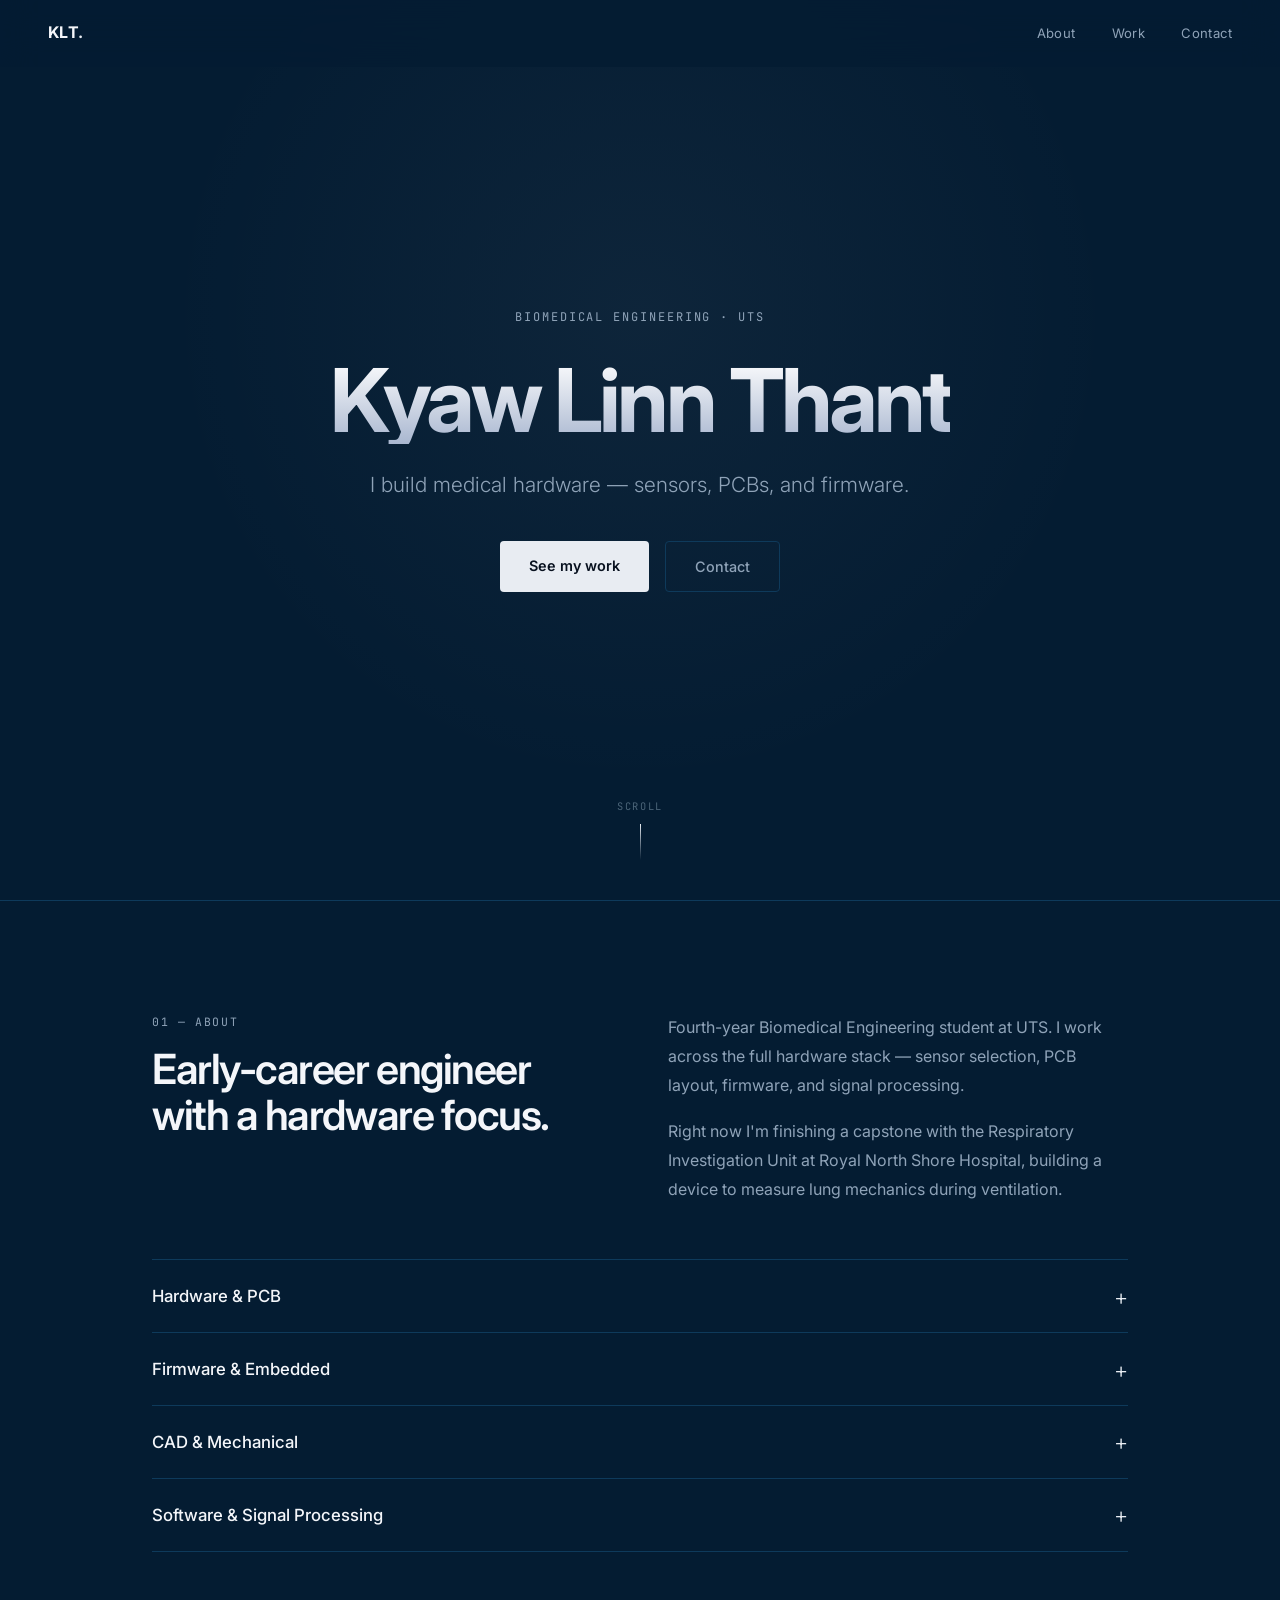
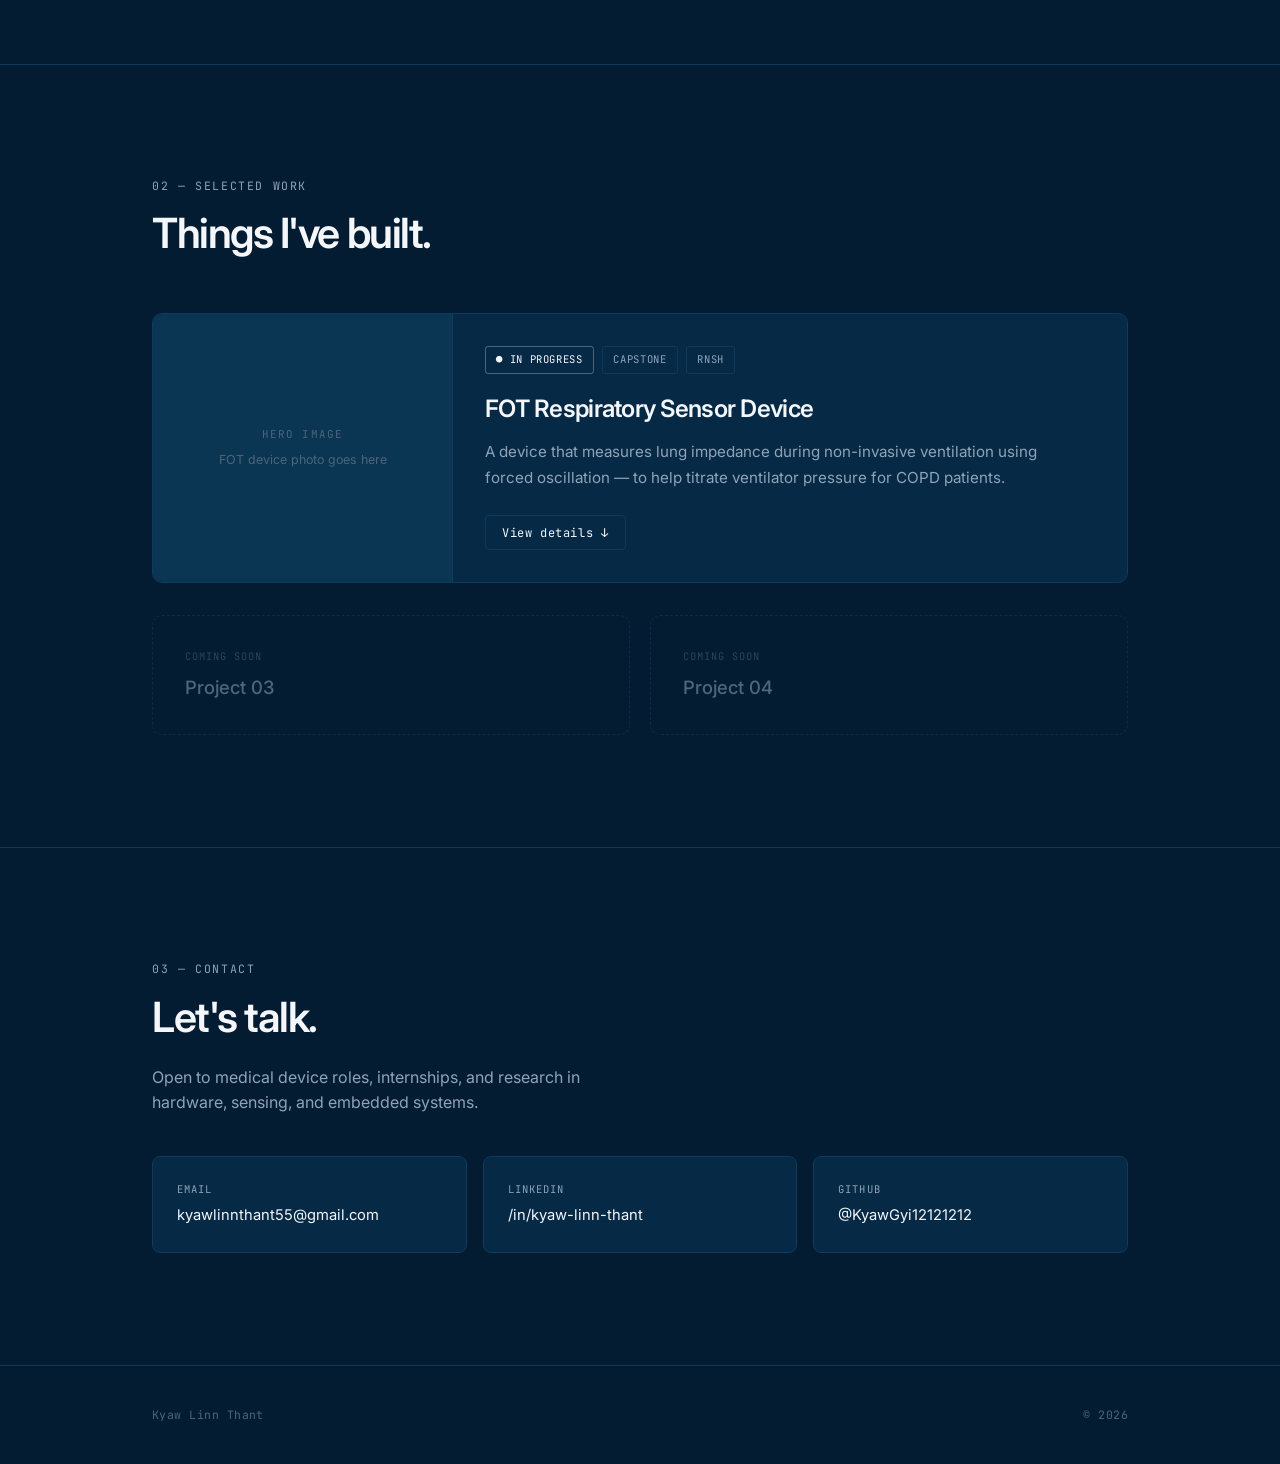
==== index.html @ 83471da7 "updated email and colours" ====
<!DOCTYPE html>
<html lang="en">
<head>
<meta charset="UTF-8">
<meta name="viewport" content="width=device-width, initial-scale=1.0">
<title>Kyaw Linn Thant</title>
<link rel="preconnect" href="https://fonts.googleapis.com">
<link rel="preconnect" href="https://fonts.gstatic.com" crossorigin>
<link href="https://fonts.googleapis.com/css2?family=Inter:wght@300;400;500;600;700&family=JetBrains+Mono:wght@400;500&display=swap" rel="stylesheet">
<link rel="stylesheet" href="style.css">
</head>
<body>

<!-- NAV -->
<nav>
  <span class="nav-name">KLT<span class="nav-dot">.</span></span>
  <ul class="nav-links">
    <li><a href="#about">About</a></li>
    <li><a href="#projects">Work</a></li>
    <li><a href="#contact">Contact</a></li>
  </ul>
</nav>

<!-- HERO -->
<header class="hero">
  <div class="hero-inner">
    <p class="eyebrow">Biomedical Engineering · UTS</p>
    <h1>Kyaw Linn Thant</h1>
    <p class="hero-tagline">I build medical hardware — sensors, PCBs, and firmware.</p>
    <div class="hero-cta">
      <a href="#projects" class="btn-primary">See my work</a>
      <a href="#contact" class="btn-ghost">Contact</a>
    </div>
  </div>
  <div class="scroll-hint">
    <span>Scroll</span>
    <div class="scroll-line"></div>
  </div>
</header>

<!-- ABOUT -->
<section id="about" class="reveal">
  <div class="container">
    <div class="about-flex">
      <div class="about-left">
        <p class="section-label">01 — About</p>
        <h2>Early-career engineer with a hardware focus.</h2>
      </div>
      <div class="about-right">
        <p>Fourth-year Biomedical Engineering student at UTS. I work across the full hardware stack — sensor selection, PCB layout, firmware, and signal processing.</p>
        <p>Right now I'm finishing a capstone with the Respiratory Investigation Unit at Royal North Shore Hospital, building a device to measure lung mechanics during ventilation.</p>
      </div>
    </div>

    <!-- SKILLS as expandable -->
    <div class="accordion">
      <div class="acc-item">
        <button class="acc-head">
          <span class="acc-title">Hardware &amp; PCB</span>
          <span class="acc-icon">+</span>
        </button>
        <div class="acc-body">
          <p>PCB design in EasyEDA Pro · schematic capture · layout &amp; routing · Gerber export · JLCPCB fabrication · sensor selection · analog signal chain design · connector selection.</p>
        </div>
      </div>
      <div class="acc-item">
        <button class="acc-head">
          <span class="acc-title">Firmware &amp; Embedded</span>
          <span class="acc-icon">+</span>
        </button>
        <div class="acc-body">
          <p>Arduino / C++ · hardware timer interrupts · direct register manipulation · phase-locked DAC output · simultaneous ADC sampling · serial protocols.</p>
        </div>
      </div>
      <div class="acc-item">
        <button class="acc-head">
          <span class="acc-title">CAD &amp; Mechanical</span>
          <span class="acc-icon">+</span>
        </button>
        <div class="acc-body">
          <p>SolidWorks · part modelling · tubing junctions · enclosure design · FDM 3D printing · tolerancing for print shrinkage.</p>
        </div>
      </div>
      <div class="acc-item">
        <button class="acc-head">
          <span class="acc-title">Software &amp; Signal Processing</span>
          <span class="acc-icon">+</span>
        </button>
        <div class="acc-body">
          <p>Python · Flask web dashboards · FFT · lock-in / phase-sensitive detection · impedance spectroscopy · LTSpice circuit simulation.</p>
        </div>
      </div>
    </div>
  </div>
</section>

<!-- PROJECTS -->
<section id="projects" class="reveal">
  <div class="container">
    <p class="section-label">02 — Selected Work</p>
    <h2 class="projects-heading">Things I've built.</h2>

    <!-- PROJECT CARD 1 -->
    <article class="pcard">
      <div class="pcard-media">
        <div class="pcard-img-placeholder">
          <span>HERO IMAGE</span>
          <p>FOT device photo goes here</p>
        </div>
      </div>
      <div class="pcard-content">
        <div class="pcard-tags">
          <span class="tag tag-active">● In progress</span>
          <span class="tag">Capstone</span>
          <span class="tag">RNSH</span>
        </div>
        <h3>FOT Respiratory Sensor Device</h3>
        <p class="pcard-desc">A device that measures lung impedance during non-invasive ventilation using forced oscillation — to help titrate ventilator pressure for COPD patients.</p>
        <button class="expand-btn" data-target="proj1">
          <span class="expand-text">View details</span>
          <span class="expand-icon">↓</span>
        </button>
        <div class="expand-panel" id="proj1">
          <div class="expand-inner">
            <div class="spec-row">
              <span class="spec-key">My role</span>
              <span class="spec-val">PCB design · firmware · SolidWorks CAD · sensor selection &amp; analog-vs-ADC analysis · Flask dashboard</span>
            </div>
            <div class="spec-row">
              <span class="spec-key">Sensors</span>
              <span class="spec-val">Dual Honeywell HSC — airway pressure (±10 inH₂O) + flow (±2 inH₂O), analog</span>
            </div>
            <div class="spec-row">
              <span class="spec-key">PCB</span>
              <span class="spec-val">2-layer FR-4, 26×40 mm · JST-XH connector · 0 DRC errors · ordered from JLCPCB</span>
            </div>
            <div class="spec-row">
              <span class="spec-key">Firmware</span>
              <span class="spec-val">Arduino Uno R4 · hardware-timer ISR · phase-locked DAC + dual ADC at 420 Hz</span>
            </div>
            <div class="spec-row">
              <span class="spec-key">Highlight</span>
              <span class="spec-val">Rejected an on-board I²C ADC — sequential reads would corrupt the phase measurement. Analog simultaneous sampling keeps both channels coherent.</span>
            </div>
            <div class="mini-gallery">
              <div class="mini-img"><span>PCB</span></div>
              <div class="mini-img"><span>CAD</span></div>
              <div class="mini-img"><span>Build</span></div>
            </div>
          </div>
        </div>
      </div>
    </article>

    <!-- UPCOMING -->
    <div class="soon-row">
      <div class="soon-card">
        <span class="soon-label">Coming soon</span>
        <h4>Project 03</h4>
      </div>
      <div class="soon-card">
        <span class="soon-label">Coming soon</span>
        <h4>Project 04</h4>
      </div>
    </div>
  </div>
</section>

<!-- CONTACT -->
<section id="contact" class="reveal">
  <div class="container">
    <p class="section-label">03 — Contact</p>
    <h2>Let's talk.</h2>
    <p class="contact-sub">Open to medical device roles, internships, and research in hardware, sensing, and embedded systems.</p>
    <div class="contact-cards">
      <a href="mailto:kyawlinnthant55@gmail.com" class="contact-card">
        <span class="cc-label">Email</span>
        <span class="cc-value">kyawlinnthant55@gmail.com</span>
      </a>
      <a href="https://www.linkedin.com/in/kyaw-linn-thant-ba398a247/" target="_blank" class="contact-card">
        <span class="cc-label">LinkedIn</span>
        <span class="cc-value">/in/kyaw-linn-thant</span>
      </a>
      <a href="https://github.com/KyawGyi12121212" target="_blank" class="contact-card">
        <span class="cc-label">GitHub</span>
        <span class="cc-value">@KyawGyi12121212</span>
      </a>
    </div>
  </div>
</section>

<footer>
  <div class="container footer-inner">
    <span>Kyaw Linn Thant</span>
    <span>© 2026</span>
  </div>
</footer>

<script>
// Accordion (skills)
document.querySelectorAll('.acc-head').forEach(head => {
  head.addEventListener('click', () => {
    const item = head.parentElement;
    item.classList.toggle('open');
  });
});

// Expandable project panels
document.querySelectorAll('.expand-btn').forEach(btn => {
  btn.addEventListener('click', () => {
    const panel = document.getElementById(btn.dataset.target);
    const isOpen = panel.classList.toggle('open');
    btn.classList.toggle('active', isOpen);
    btn.querySelector('.expand-text').textContent = isOpen ? 'Hide details' : 'View details';
  });
});

// Smooth scroll
document.querySelectorAll('a[href^="#"]').forEach(a => {
  a.addEventListener('click', e => {
    e.preventDefault();
    document.querySelector(a.getAttribute('href')).scrollIntoView({ behavior: 'smooth' });
  });
});

// Scroll reveal
const obs = new IntersectionObserver(entries => {
  entries.forEach(en => { if (en.isIntersecting) en.target.classList.add('visible'); });
}, { threshold: 0.12 });
document.querySelectorAll('.reveal').forEach(el => obs.observe(el));

// Nav active state
const secs = document.querySelectorAll('section[id], header[id]');
const links = document.querySelectorAll('.nav-links a');
window.addEventListener('scroll', () => {
  let cur = '';
  document.querySelectorAll('section[id]').forEach(s => {
    if (window.scrollY >= s.offsetTop - 120) cur = s.id;
  });
  links.forEach(a => a.classList.toggle('active', a.getAttribute('href') === '#' + cur));
});
</script>

</body>
</html>
---- style.css ----
*, *::before, *::after { box-sizing: border-box; margin: 0; padding: 0; }

:root {
  --bg: #041C32;
  --surface: #062A46;
  --surface-2: #0A3654;
  --accent: #E8ECF2;
  --accent-soft: rgba(232, 236, 242, 0.08);
  --text: #F4F6FA;
  --text-muted: #8FA3B8;
  --text-dim: #4C6579;
  --border: #0E3A5B;
  --font: 'Inter', sans-serif;
  --mono: 'JetBrains Mono', monospace;
}

html { scroll-behavior: smooth; }

body {
  background: var(--bg);
  color: var(--text);
  font-family: var(--font);
  line-height: 1.6;
  -webkit-font-smoothing: antialiased;
  overflow-x: hidden;
}

.container { max-width: 1040px; margin: 0 auto; padding: 0 2rem; }

/* ===== NAV ===== */
nav {
  position: fixed; top: 0; left: 0; right: 0; z-index: 100;
  display: flex; align-items: center; justify-content: space-between;
  padding: 1.25rem 3rem;
  background: rgba(4, 28, 50, 0.8);
  backdrop-filter: blur(18px);
  border-bottom: 1px solid transparent;
  transition: border-color 0.3s;
}
nav:hover { border-color: var(--border); }
.nav-name { font-weight: 700; font-size: 1rem; letter-spacing: 0.02em; }
.nav-dot { color: var(--accent); }
.nav-links { display: flex; gap: 2.25rem; list-style: none; }
.nav-links a {
  font-size: 0.82rem; color: var(--text-muted); text-decoration: none;
  letter-spacing: 0.03em; transition: color 0.2s; position: relative;
}
.nav-links a::after {
  content: ''; position: absolute; bottom: -4px; left: 0; width: 0; height: 1px;
  background: var(--accent); transition: width 0.25s;
}
.nav-links a:hover, .nav-links a.active { color: var(--text); }
.nav-links a:hover::after, .nav-links a.active::after { width: 100%; }

/* ===== HERO ===== */
.hero {
  min-height: 100vh; display: flex; flex-direction: column;
  align-items: center; justify-content: center; text-align: center;
  position: relative; padding: 6rem 2rem;
  background:
    radial-gradient(circle at 50% 35%, rgba(232,236,242,0.045), transparent 55%),
    var(--bg);
}
.hero-inner { max-width: 640px; }
.eyebrow {
  font-family: var(--mono); font-size: 0.75rem; color: var(--text-muted);
  letter-spacing: 0.16em; text-transform: uppercase; margin-bottom: 1.75rem;
}
h1 {
  font-size: clamp(3rem, 8vw, 5.5rem); font-weight: 700; letter-spacing: -0.045em;
  line-height: 1; margin-bottom: 1.5rem;
  background: linear-gradient(180deg, #FFFFFF 0%, #A9B7D0 100%);
  -webkit-background-clip: text; background-clip: text; -webkit-text-fill-color: transparent;
}
.hero-tagline { font-size: clamp(1.05rem, 2.2vw, 1.3rem); color: var(--text-muted); margin-bottom: 2.5rem; font-weight: 300; }
.hero-cta { display: flex; gap: 1rem; justify-content: center; }
.btn-primary {
  padding: 0.8rem 1.8rem; background: var(--accent); color: #08111F;
  font-size: 0.9rem; font-weight: 600; text-decoration: none; border-radius: 4px;
  transition: transform 0.2s, box-shadow 0.2s;
}
.btn-primary:hover { transform: translateY(-2px); box-shadow: 0 8px 24px rgba(232,236,242,0.15); }
.btn-ghost {
  padding: 0.8rem 1.8rem; border: 1px solid var(--border); color: var(--text-muted);
  font-size: 0.9rem; font-weight: 500; text-decoration: none; border-radius: 4px;
  transition: border-color 0.2s, color 0.2s;
}
.btn-ghost:hover { border-color: var(--accent); color: var(--accent); }
.scroll-hint {
  position: absolute; bottom: 2.5rem; display: flex; flex-direction: column;
  align-items: center; gap: 0.6rem;
}
.scroll-hint span { font-family: var(--mono); font-size: 0.65rem; color: var(--text-dim); letter-spacing: 0.15em; text-transform: uppercase; }
.scroll-line { width: 1px; height: 36px; background: linear-gradient(var(--accent), transparent); animation: scrolldrop 2s infinite; }
@keyframes scrolldrop { 0% { opacity: 0; transform: scaleY(0); transform-origin: top; } 50% { opacity: 1; transform: scaleY(1); transform-origin: top; } 100% { opacity: 0; transform: scaleY(1); transform-origin: bottom; } }

/* ===== SECTIONS ===== */
section { padding: 7rem 0; border-top: 1px solid var(--border); }
.section-label {
  font-family: var(--mono); font-size: 0.72rem; color: var(--text-muted);
  letter-spacing: 0.14em; text-transform: uppercase; margin-bottom: 1rem;
}
h2 {
  font-size: clamp(1.8rem, 4vw, 2.6rem); font-weight: 600; letter-spacing: -0.035em;
  line-height: 1.1; margin-bottom: 1.5rem; max-width: 640px;
}

/* reveal animation */
.reveal { opacity: 0; transform: translateY(24px); transition: opacity 0.7s ease, transform 0.7s ease; }
.reveal.visible { opacity: 1; transform: none; }

/* ===== ABOUT ===== */
.about-flex { display: grid; grid-template-columns: 1fr 1fr; gap: 3.5rem; margin-bottom: 3.5rem; }
.about-right p { color: var(--text-muted); font-size: 1rem; line-height: 1.8; }
.about-right p + p { margin-top: 1.1rem; }

/* accordion */
.accordion { border-top: 1px solid var(--border); }
.acc-item { border-bottom: 1px solid var(--border); }
.acc-head {
  width: 100%; background: none; border: none; cursor: pointer;
  display: flex; align-items: center; justify-content: space-between;
  padding: 1.4rem 0; color: var(--text); font-family: var(--font);
  font-size: 1.05rem; font-weight: 500; text-align: left; transition: color 0.2s;
}
.acc-head:hover { color: var(--accent); }
.acc-icon { font-size: 1.4rem; color: var(--accent); font-weight: 300; transition: transform 0.3s; }
.acc-item.open .acc-icon { transform: rotate(45deg); }
.acc-body { max-height: 0; overflow: hidden; transition: max-height 0.35s ease; }
.acc-item.open .acc-body { max-height: 200px; }
.acc-body p { color: var(--text-muted); font-size: 0.92rem; line-height: 1.75; padding-bottom: 1.4rem; max-width: 720px; }

/* ===== PROJECTS ===== */
.projects-heading { margin-bottom: 3.5rem; }
.pcard {
  display: grid; grid-template-columns: 300px 1fr; gap: 0;
  border: 1px solid var(--border); border-radius: 10px; overflow: hidden;
  margin-bottom: 2rem; background: var(--surface); transition: border-color 0.3s;
}
.pcard:hover { border-color: rgba(232,236,242,0.22); }
.pcard-media { border-right: 1px solid var(--border); }
.pcard-img-placeholder {
  width: 100%; height: 100%; min-height: 260px; background: var(--surface-2);
  display: flex; flex-direction: column; align-items: center; justify-content: center; gap: 0.4rem;
}
.pcard-img-placeholder span { font-family: var(--mono); font-size: 0.68rem; color: var(--text-dim); letter-spacing: 0.1em; }
.pcard-img-placeholder p { font-size: 0.78rem; color: var(--text-dim); }
.pcard-content { padding: 2rem; }
.pcard-tags { display: flex; gap: 0.5rem; margin-bottom: 1rem; flex-wrap: wrap; }
.tag {
  font-family: var(--mono); font-size: 0.66rem; letter-spacing: 0.06em; text-transform: uppercase;
  padding: 0.28rem 0.65rem; border-radius: 3px; border: 1px solid var(--border); color: var(--text-muted);
}
.tag-active { border-color: rgba(232,236,242,0.3); color: var(--text); }
.tag-done { border-color: rgba(74,222,128,0.35); color: #4ade80; }
h3 { font-size: 1.5rem; font-weight: 600; letter-spacing: -0.03em; margin-bottom: 0.7rem; }
.pcard-desc { color: var(--text-muted); font-size: 0.95rem; line-height: 1.7; margin-bottom: 1.5rem; max-width: 560px; }
.expand-btn {
  background: none; border: 1px solid var(--border); color: var(--text); cursor: pointer;
  font-family: var(--mono); font-size: 0.75rem; letter-spacing: 0.05em; padding: 0.55rem 1rem;
  border-radius: 4px; display: inline-flex; align-items: center; gap: 0.5rem; transition: all 0.2s;
}
.expand-btn:hover { border-color: var(--accent); color: var(--accent); }
.expand-icon { transition: transform 0.3s; }
.expand-btn.active .expand-icon { transform: rotate(180deg); }
.expand-panel { max-height: 0; overflow: hidden; transition: max-height 0.4s ease; }
.expand-panel.open { max-height: 800px; }
.expand-inner { padding-top: 1.75rem; }
.spec-row { display: grid; grid-template-columns: 110px 1fr; gap: 1rem; padding: 0.75rem 0; border-bottom: 1px solid var(--border); }
.spec-key { font-family: var(--mono); font-size: 0.68rem; color: var(--text-muted); letter-spacing: 0.06em; text-transform: uppercase; padding-top: 0.1rem; }
.spec-val { font-size: 0.88rem; color: var(--text-muted); line-height: 1.6; }
.mini-gallery { display: grid; grid-template-columns: repeat(3, 1fr); gap: 0.6rem; margin-top: 1.5rem; }
.mini-img {
  aspect-ratio: 4/3; background: var(--surface-2); border: 1px dashed var(--border); border-radius: 5px;
  display: flex; align-items: center; justify-content: center;
}
.mini-img span { font-family: var(--mono); font-size: 0.65rem; color: var(--text-dim); letter-spacing: 0.08em; }

/* upcoming */
.soon-row { display: grid; grid-template-columns: 1fr 1fr; gap: 1.25rem; margin-top: 1rem; }
.soon-card {
  border: 1px dashed var(--border); border-radius: 10px; padding: 2rem;
  display: flex; flex-direction: column; gap: 0.5rem; opacity: 0.55; transition: opacity 0.3s;
}
.soon-card:hover { opacity: 0.8; }
.soon-label { font-family: var(--mono); font-size: 0.65rem; color: var(--text-dim); letter-spacing: 0.1em; text-transform: uppercase; }
.soon-card h4 { font-size: 1.15rem; font-weight: 500; color: var(--text-muted); }

/* ===== CONTACT ===== */
.contact-sub { color: var(--text-muted); font-size: 1rem; max-width: 500px; margin-bottom: 2.5rem; }
.contact-cards { display: grid; grid-template-columns: repeat(3, 1fr); gap: 1rem; }
.contact-card {
  border: 1px solid var(--border); border-radius: 8px; padding: 1.5rem;
  text-decoration: none; display: flex; flex-direction: column; gap: 0.4rem;
  transition: border-color 0.2s, transform 0.2s; background: var(--surface);
}
.contact-card:hover { border-color: var(--accent); transform: translateY(-3px); }
.cc-label { font-family: var(--mono); font-size: 0.66rem; color: var(--text-muted); letter-spacing: 0.1em; text-transform: uppercase; }
.cc-value { font-size: 0.92rem; color: var(--text); }

/* ===== FOOTER ===== */
footer { padding: 2.5rem 0; border-top: 1px solid var(--border); }
.footer-inner { display: flex; justify-content: space-between; align-items: center; }
.footer-inner span { font-family: var(--mono); font-size: 0.72rem; color: var(--text-dim); letter-spacing: 0.04em; }

/* ===== RESPONSIVE ===== */
@media (max-width: 820px) {
  nav { padding: 1rem 1.5rem; }
  .nav-links { gap: 1.5rem; }
  section { padding: 4.5rem 0; }
  .about-flex { grid-template-columns: 1fr; gap: 1.5rem; }
  .pcard { grid-template-columns: 1fr; }
  .pcard-media { border-right: none; border-bottom: 1px solid var(--border); }
  .pcard-img-placeholder { min-height: 180px; }
  .soon-row { grid-template-columns: 1fr; }
  .contact-cards { grid-template-columns: 1fr; }
  .spec-row { grid-template-columns: 1fr; gap: 0.25rem; }
}
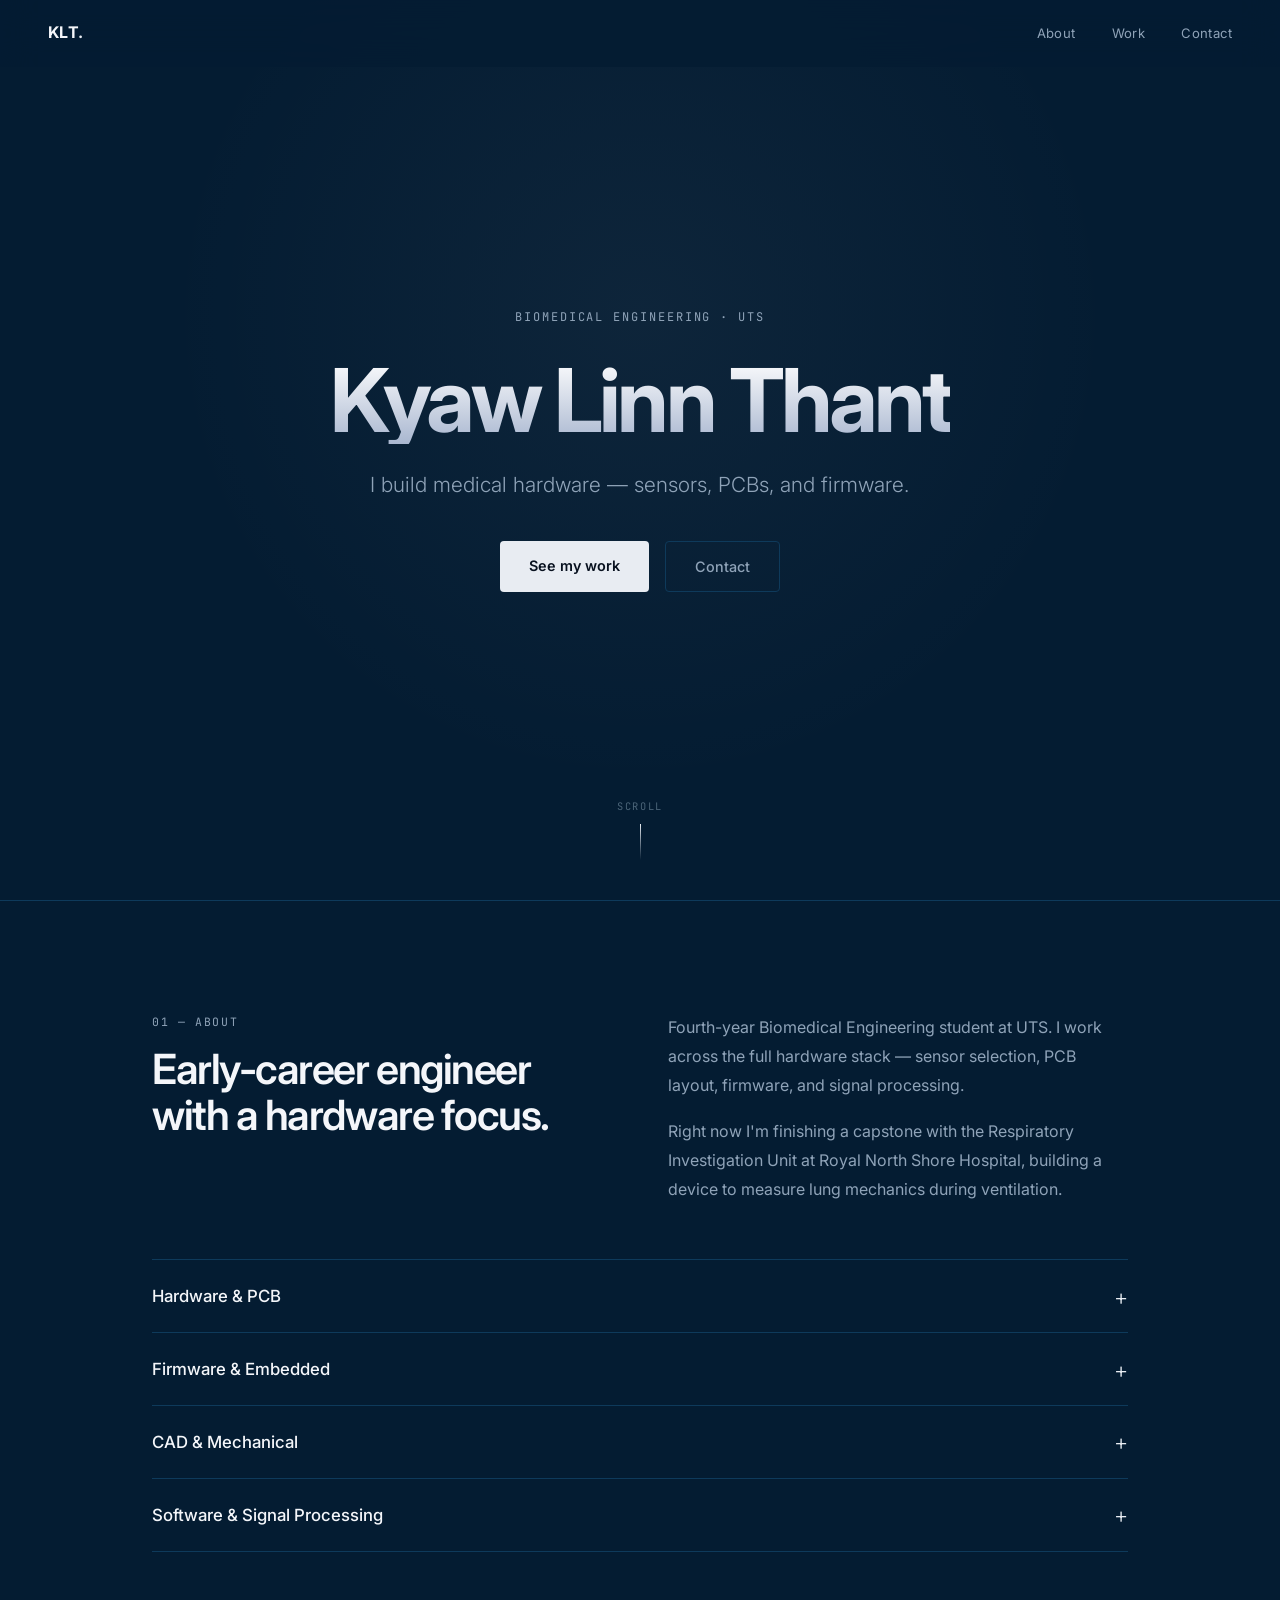
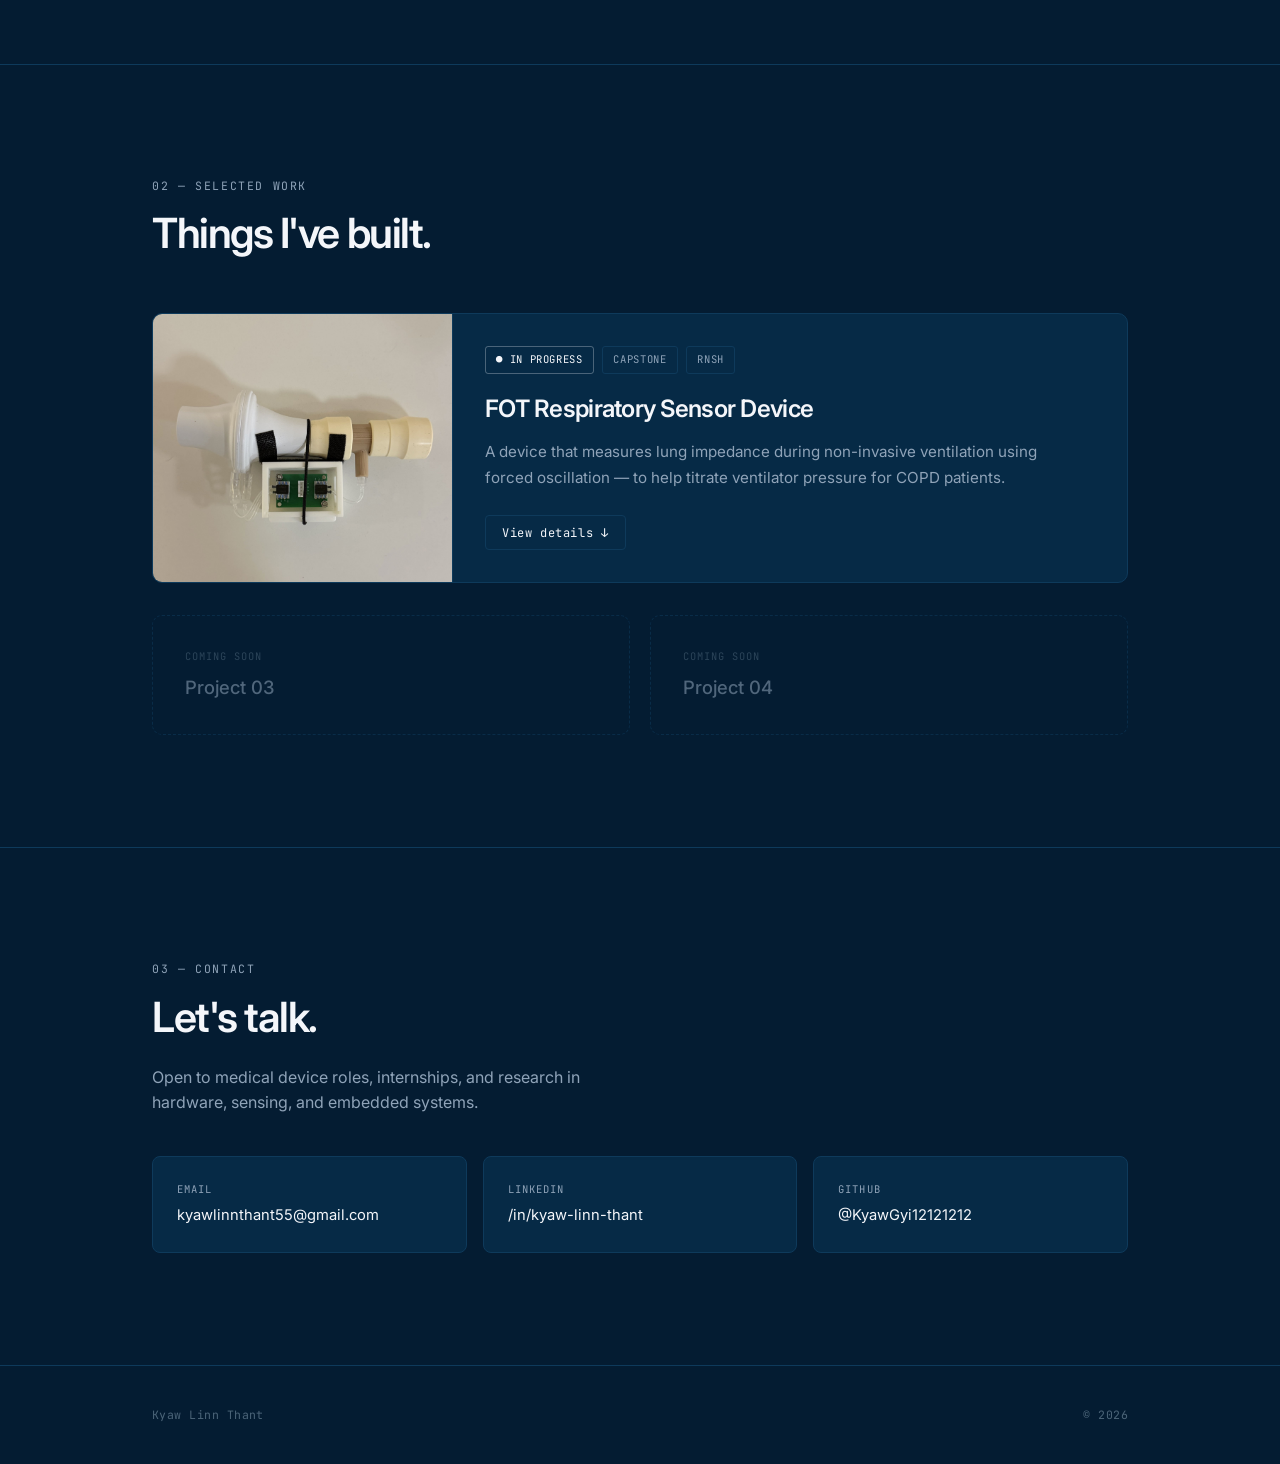
==== commit 7062ee3f: "added FOT project photos" ====
--- a/index.html
+++ b/index.html
@@ -103,10 +103,7 @@
     <!-- PROJECT CARD 1 -->
     <article class="pcard">
       <div class="pcard-media">
-        <div class="pcard-img-placeholder">
-          <span>HERO IMAGE</span>
-          <p>FOT device photo goes here</p>
-        </div>
+        <img src="images/sensor.jpg" alt="FOT sensor PCB mounted in 3D-printed housing" class="pcard-img">
       </div>
       <div class="pcard-content">
         <div class="pcard-tags">
@@ -143,8 +140,8 @@
               <span class="spec-val">Rejected an on-board I²C ADC — sequential reads would corrupt the phase measurement. Analog simultaneous sampling keeps both channels coherent.</span>
             </div>
             <div class="mini-gallery">
-              <div class="mini-img"><span>PCB</span></div>
-              <div class="mini-img"><span>CAD</span></div>
+              <div class="mini-img"><img src="images/sensor.jpg" alt="Sensor PCB and housing"></div>
+              <div class="mini-img"><img src="images/cad.jpg" alt="Speaker and equalizer tube setup"></div>
               <div class="mini-img"><span>Build</span></div>
             </div>
           </div>
--- a/style.css
+++ b/style.css
@@ -145,6 +145,7 @@
 }
 .pcard-img-placeholder span { font-family: var(--mono); font-size: 0.68rem; color: var(--text-dim); letter-spacing: 0.1em; }
 .pcard-img-placeholder p { font-size: 0.78rem; color: var(--text-dim); }
+.pcard-img { display: block; width: 100%; height: 100%; min-height: 260px; max-width: 100%; object-fit: cover; }
 .pcard-content { padding: 2rem; }
 .pcard-tags { display: flex; gap: 0.5rem; margin-bottom: 1rem; flex-wrap: wrap; }
 .tag {
@@ -175,6 +176,7 @@
   display: flex; align-items: center; justify-content: center;
 }
 .mini-img span { font-family: var(--mono); font-size: 0.65rem; color: var(--text-dim); letter-spacing: 0.08em; }
+.mini-img img { display: block; width: 100%; height: 100%; max-width: 100%; object-fit: cover; border-radius: 5px; }
 
 /* upcoming */
 .soon-row { display: grid; grid-template-columns: 1fr 1fr; gap: 1.25rem; margin-top: 1rem; }
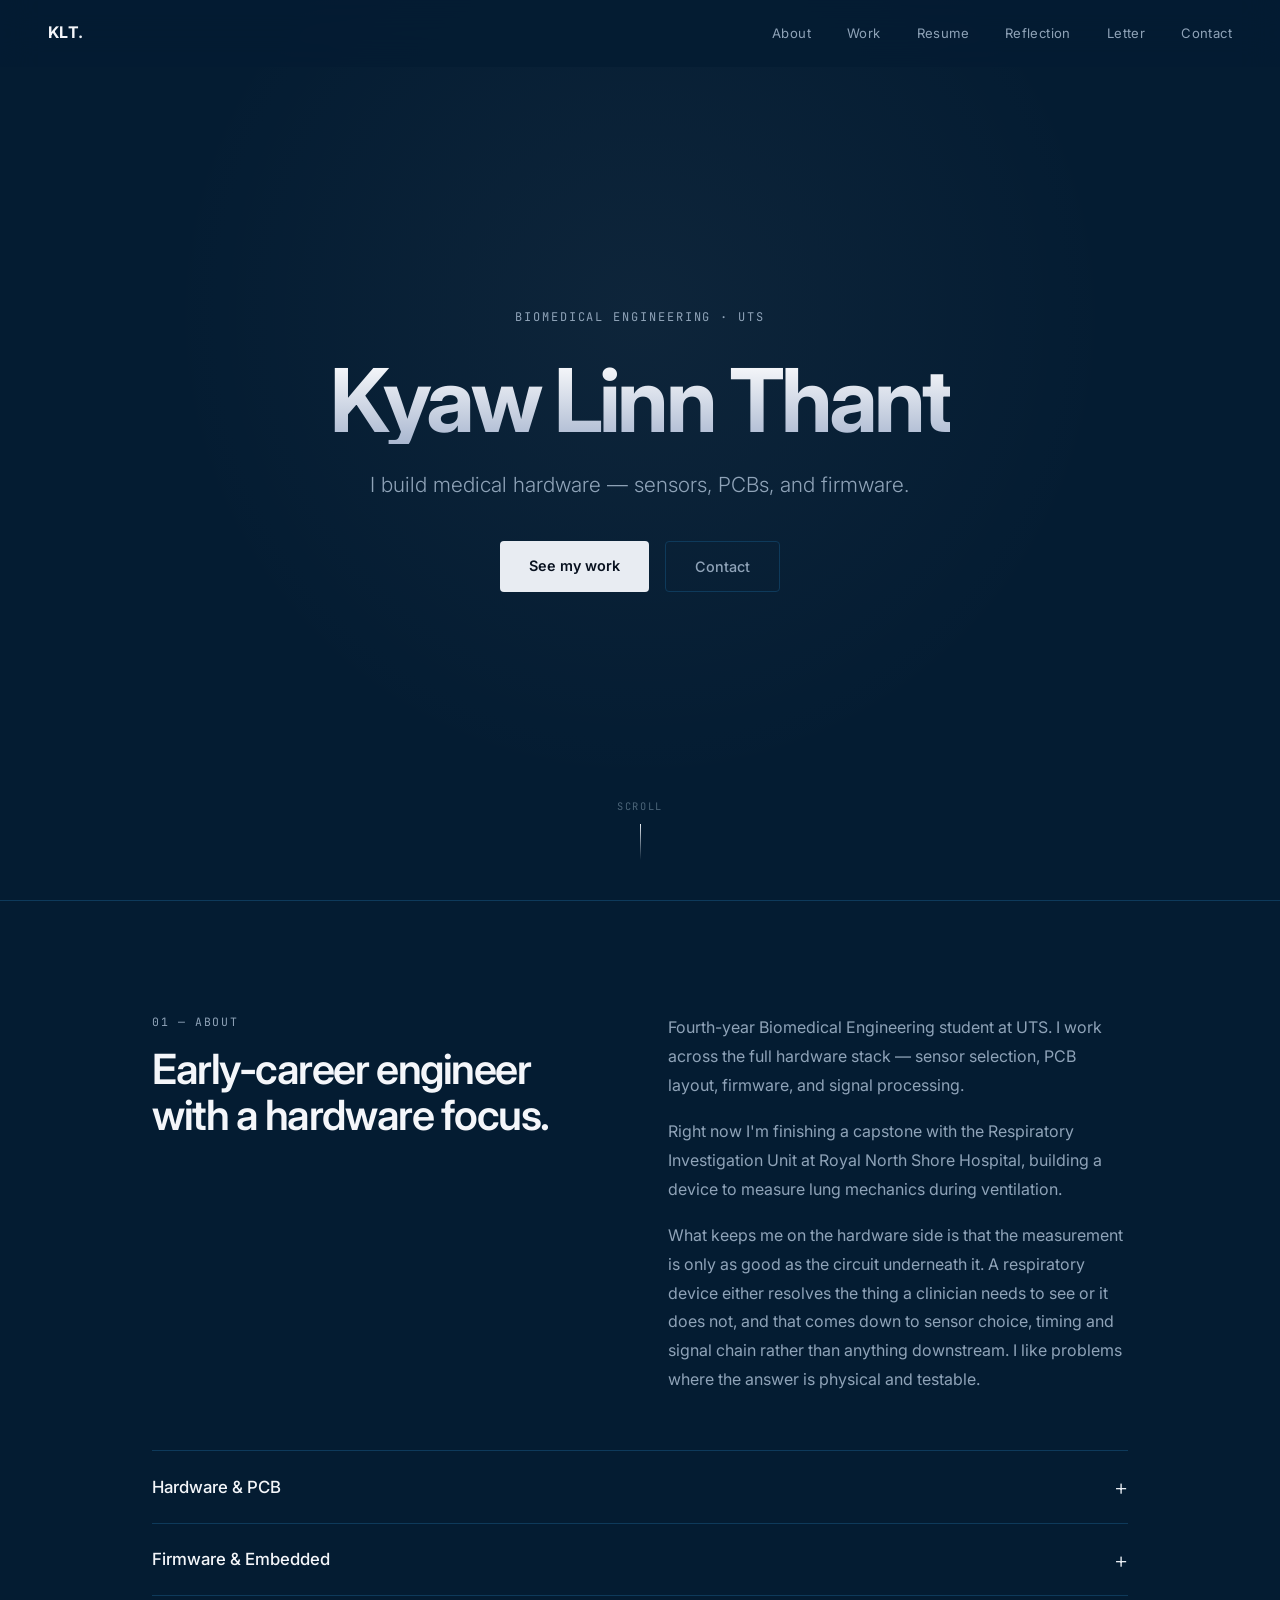
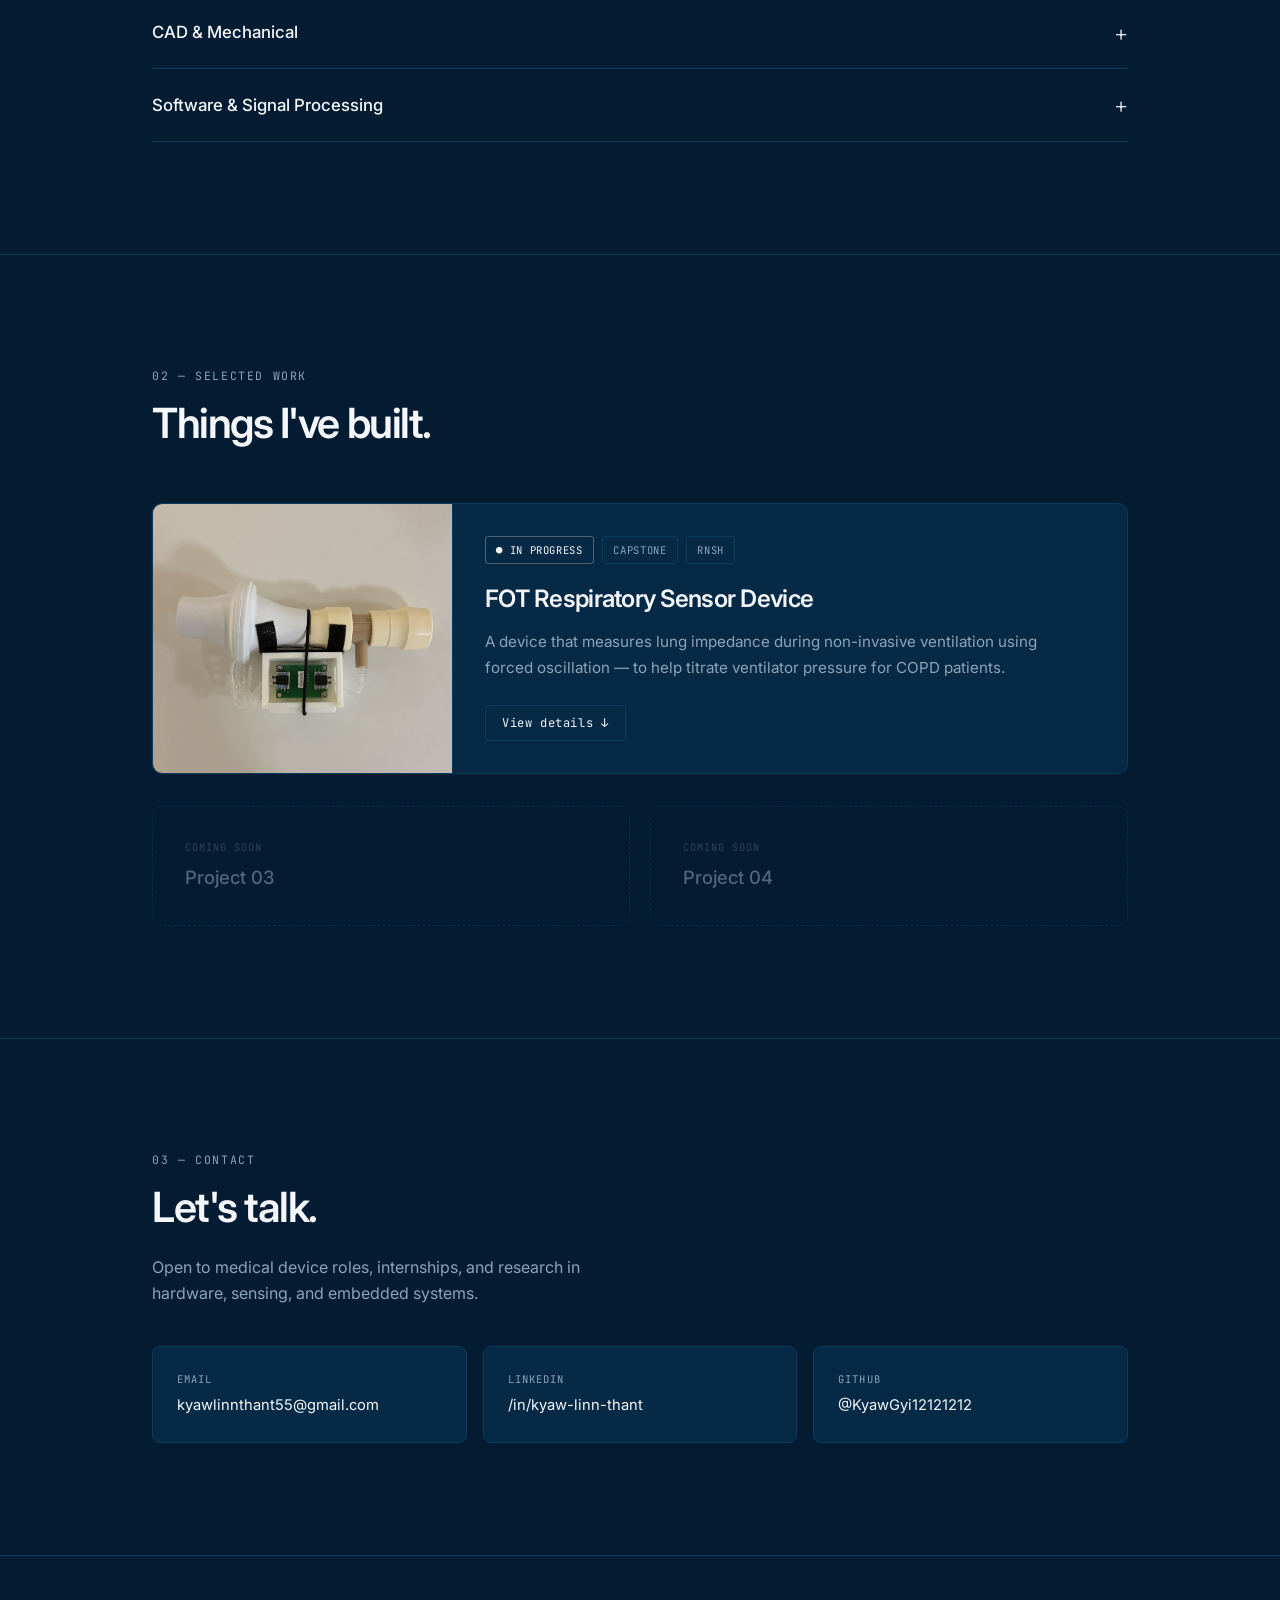
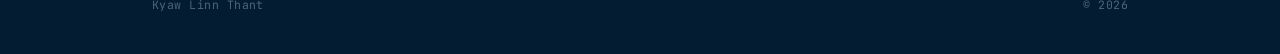
==== commit 5ba7c0f3: "Finalise ePortfolio: resume, reflection and cover letter pages resume.html is a placeholder pending " ====
--- a/index.html
+++ b/index.html
@@ -13,10 +13,13 @@
 
 <!-- NAV -->
 <nav>
-  <span class="nav-name">KLT<span class="nav-dot">.</span></span>
+  <a href="index.html" class="nav-name" style="text-decoration:none;color:inherit">KLT<span class="nav-dot">.</span></a>
   <ul class="nav-links">
     <li><a href="#about">About</a></li>
     <li><a href="#projects">Work</a></li>
+    <li><a href="resume.html">Resume</a></li>
+    <li><a href="reflection.html">Reflection</a></li>
+    <li><a href="letter.html">Letter</a></li>
     <li><a href="#contact">Contact</a></li>
   </ul>
 </nav>
@@ -49,6 +52,11 @@
       <div class="about-right">
         <p>Fourth-year Biomedical Engineering student at UTS. I work across the full hardware stack — sensor selection, PCB layout, firmware, and signal processing.</p>
         <p>Right now I'm finishing a capstone with the Respiratory Investigation Unit at Royal North Shore Hospital, building a device to measure lung mechanics during ventilation.</p>
+        <p>What keeps me on the hardware side is that the measurement is only as good as the
+circuit underneath it. A respiratory device either resolves the thing a clinician needs
+to see or it does not, and that comes down to sensor choice, timing and signal chain
+rather than anything downstream. I like problems where the answer is physical and
+testable.</p>
       </div>
     </div>
 
--- a/style.css
+++ b/style.css
@@ -218,3 +218,8 @@
   .contact-cards { grid-template-columns: 1fr; }
   .spec-row { grid-template-columns: 1fr; gap: 0.25rem; }
 }
+@media (max-width: 430px) {
+  nav { padding: 1rem 1.1rem; }
+  .nav-links { gap: 0.85rem; }
+  .nav-links a { font-size: 0.72rem; }
+}
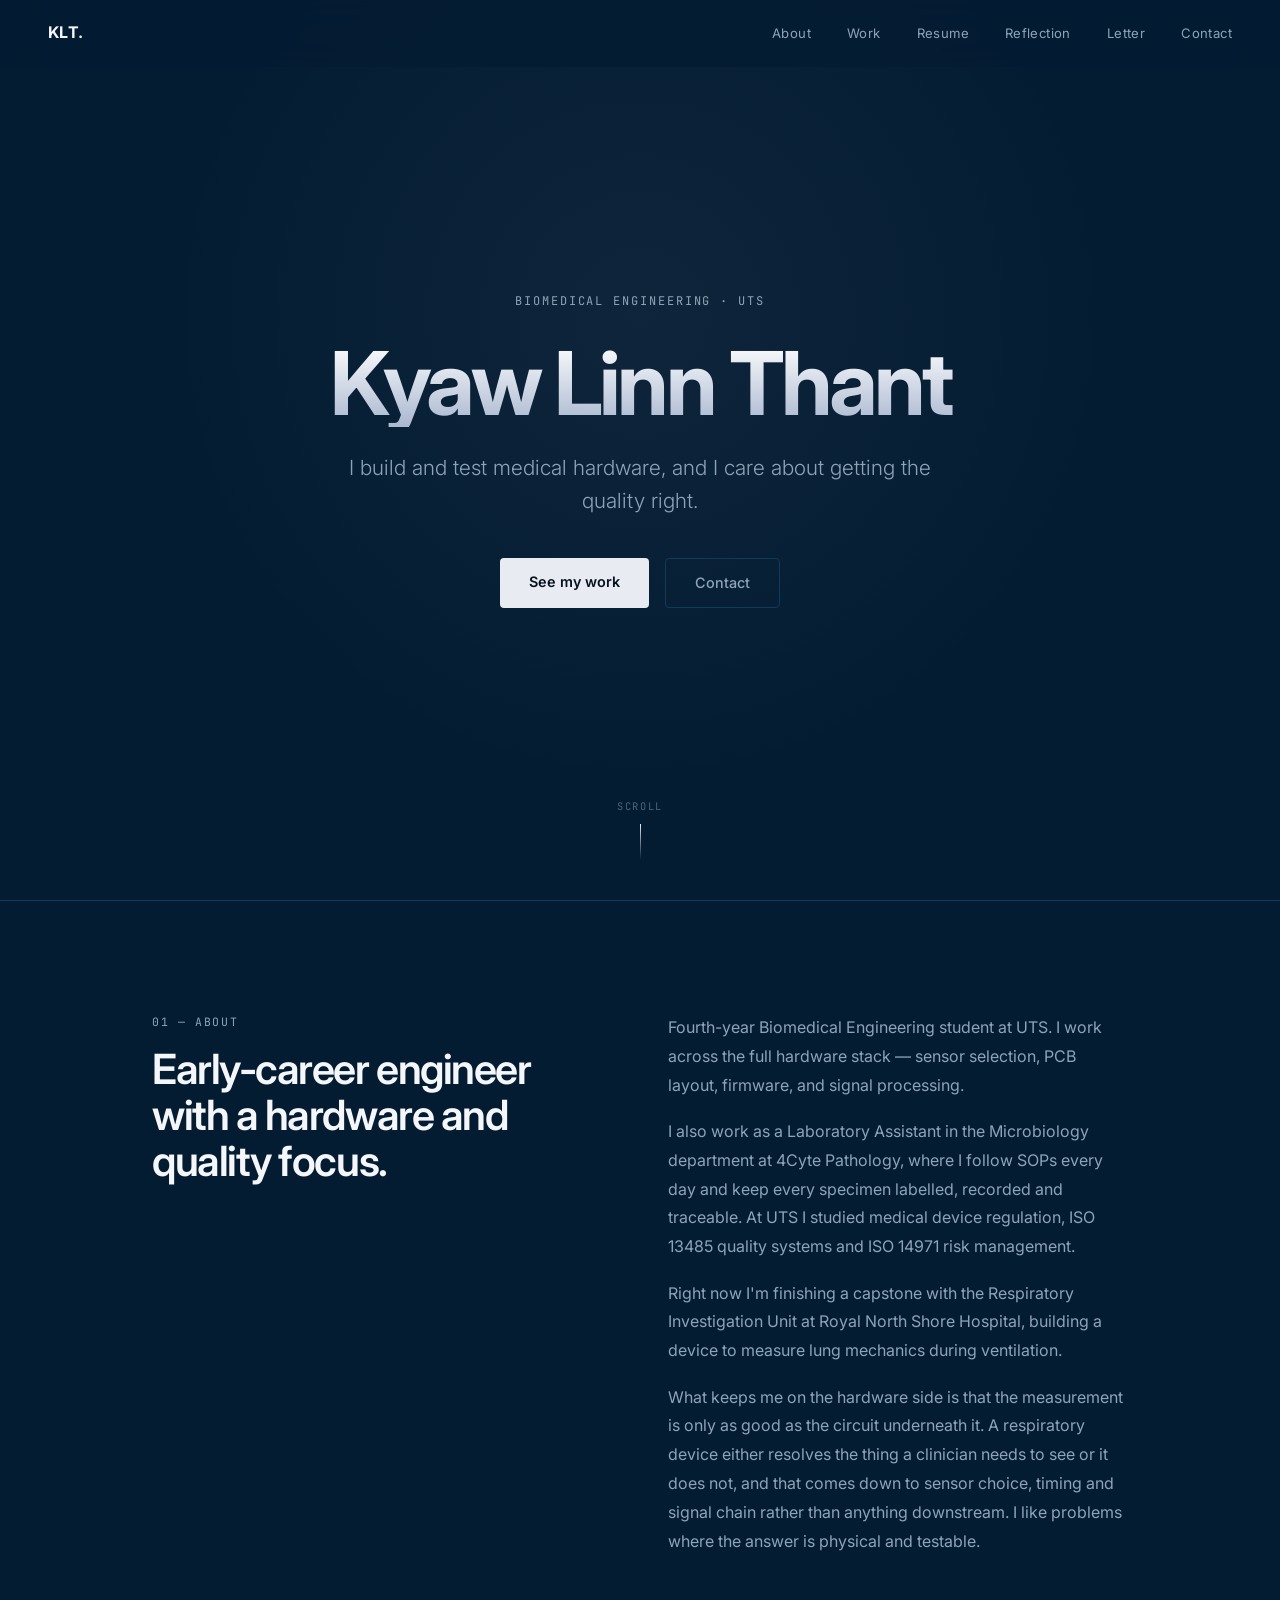
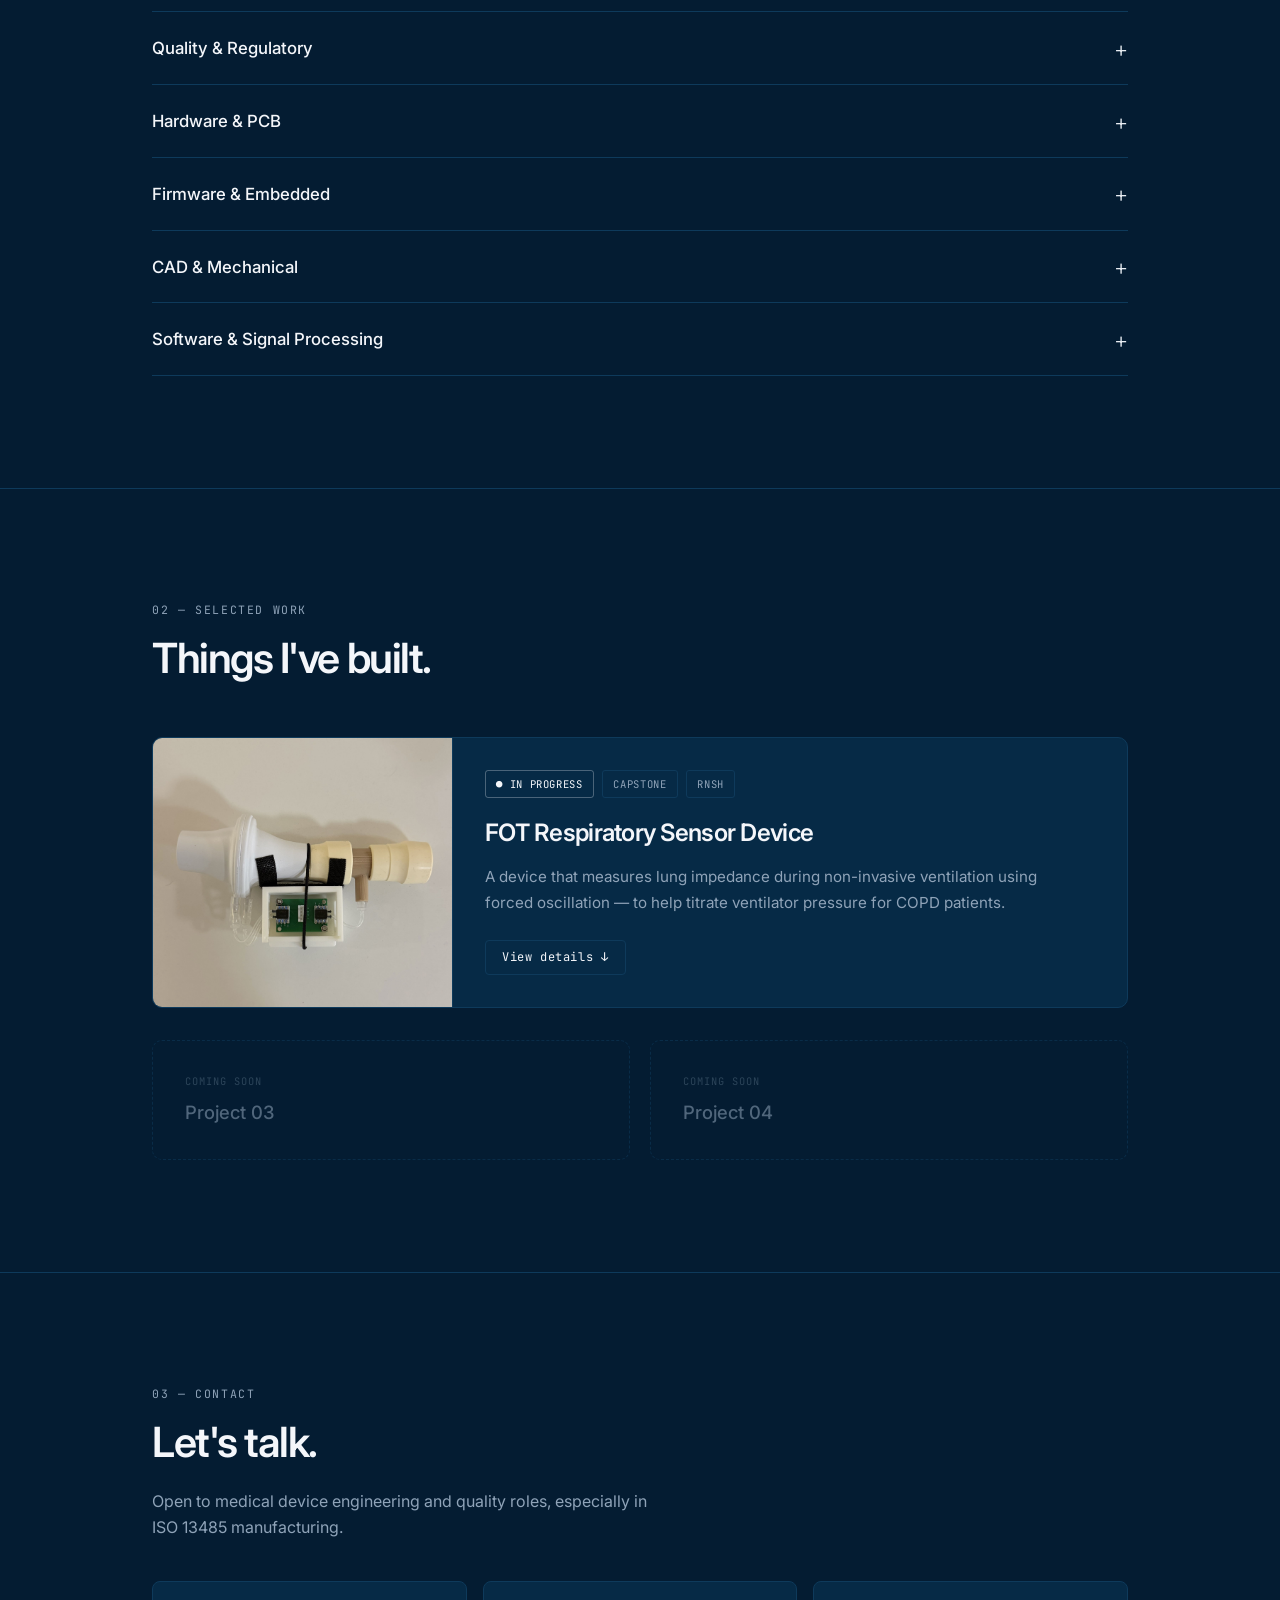
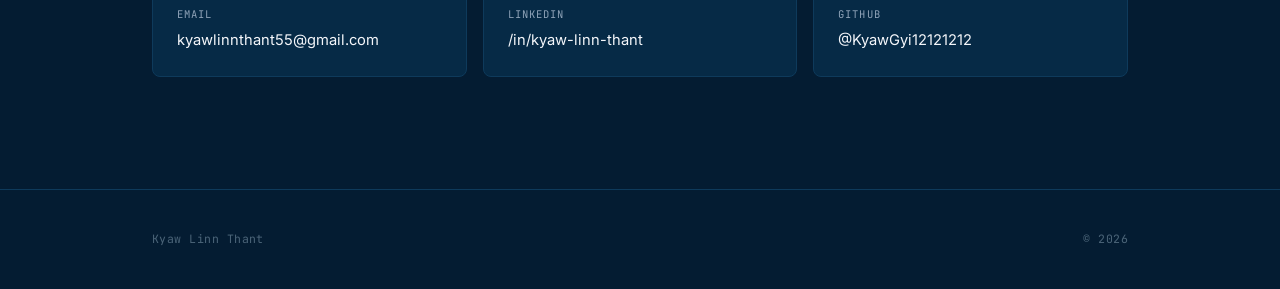
==== commit bdb76edf: "Add 4Cyte role and ISO 13485 quality skills Co-Authored-By: Claude Opus 5.5 <noreply@anthropic.com>" ====
--- a/index.html
+++ b/index.html
@@ -29,7 +29,7 @@
   <div class="hero-inner">
     <p class="eyebrow">Biomedical Engineering · UTS</p>
     <h1>Kyaw Linn Thant</h1>
-    <p class="hero-tagline">I build medical hardware — sensors, PCBs, and firmware.</p>
+    <p class="hero-tagline">I build and test medical hardware, and I care about getting the quality right.</p>
     <div class="hero-cta">
       <a href="#projects" class="btn-primary">See my work</a>
       <a href="#contact" class="btn-ghost">Contact</a>
@@ -47,10 +47,11 @@
     <div class="about-flex">
       <div class="about-left">
         <p class="section-label">01 — About</p>
-        <h2>Early-career engineer with a hardware focus.</h2>
+        <h2>Early-career engineer with a hardware and quality focus.</h2>
       </div>
       <div class="about-right">
         <p>Fourth-year Biomedical Engineering student at UTS. I work across the full hardware stack — sensor selection, PCB layout, firmware, and signal processing.</p>
+        <p>I also work as a Laboratory Assistant in the Microbiology department at 4Cyte Pathology, where I follow SOPs every day and keep every specimen labelled, recorded and traceable. At UTS I studied medical device regulation, ISO 13485 quality systems and ISO 14971 risk management.</p>
         <p>Right now I'm finishing a capstone with the Respiratory Investigation Unit at Royal North Shore Hospital, building a device to measure lung mechanics during ventilation.</p>
         <p>What keeps me on the hardware side is that the measurement is only as good as the
 circuit underneath it. A respiratory device either resolves the thing a clinician needs
@@ -64,6 +65,15 @@
     <div class="accordion">
       <div class="acc-item">
         <button class="acc-head">
+          <span class="acc-title">Quality &amp; Regulatory</span>
+          <span class="acc-icon">+</span>
+        </button>
+        <div class="acc-body">
+          <p>ISO 13485 quality systems · ISO 14971 risk management (FMEA, RPN) · TGA device classification · working to SOPs and work instructions · inspection and leak testing · traceability and accurate records.</p>
+        </div>
+      </div>
+      <div class="acc-item">
+        <button class="acc-head">
           <span class="acc-title">Hardware &amp; PCB</span>
           <span class="acc-icon">+</span>
         </button>
@@ -176,7 +186,7 @@
   <div class="container">
     <p class="section-label">03 — Contact</p>
     <h2>Let's talk.</h2>
-    <p class="contact-sub">Open to medical device roles, internships, and research in hardware, sensing, and embedded systems.</p>
+    <p class="contact-sub">Open to medical device engineering and quality roles, especially in ISO 13485 manufacturing.</p>
     <div class="contact-cards">
       <a href="mailto:kyawlinnthant55@gmail.com" class="contact-card">
         <span class="cc-label">Email</span>
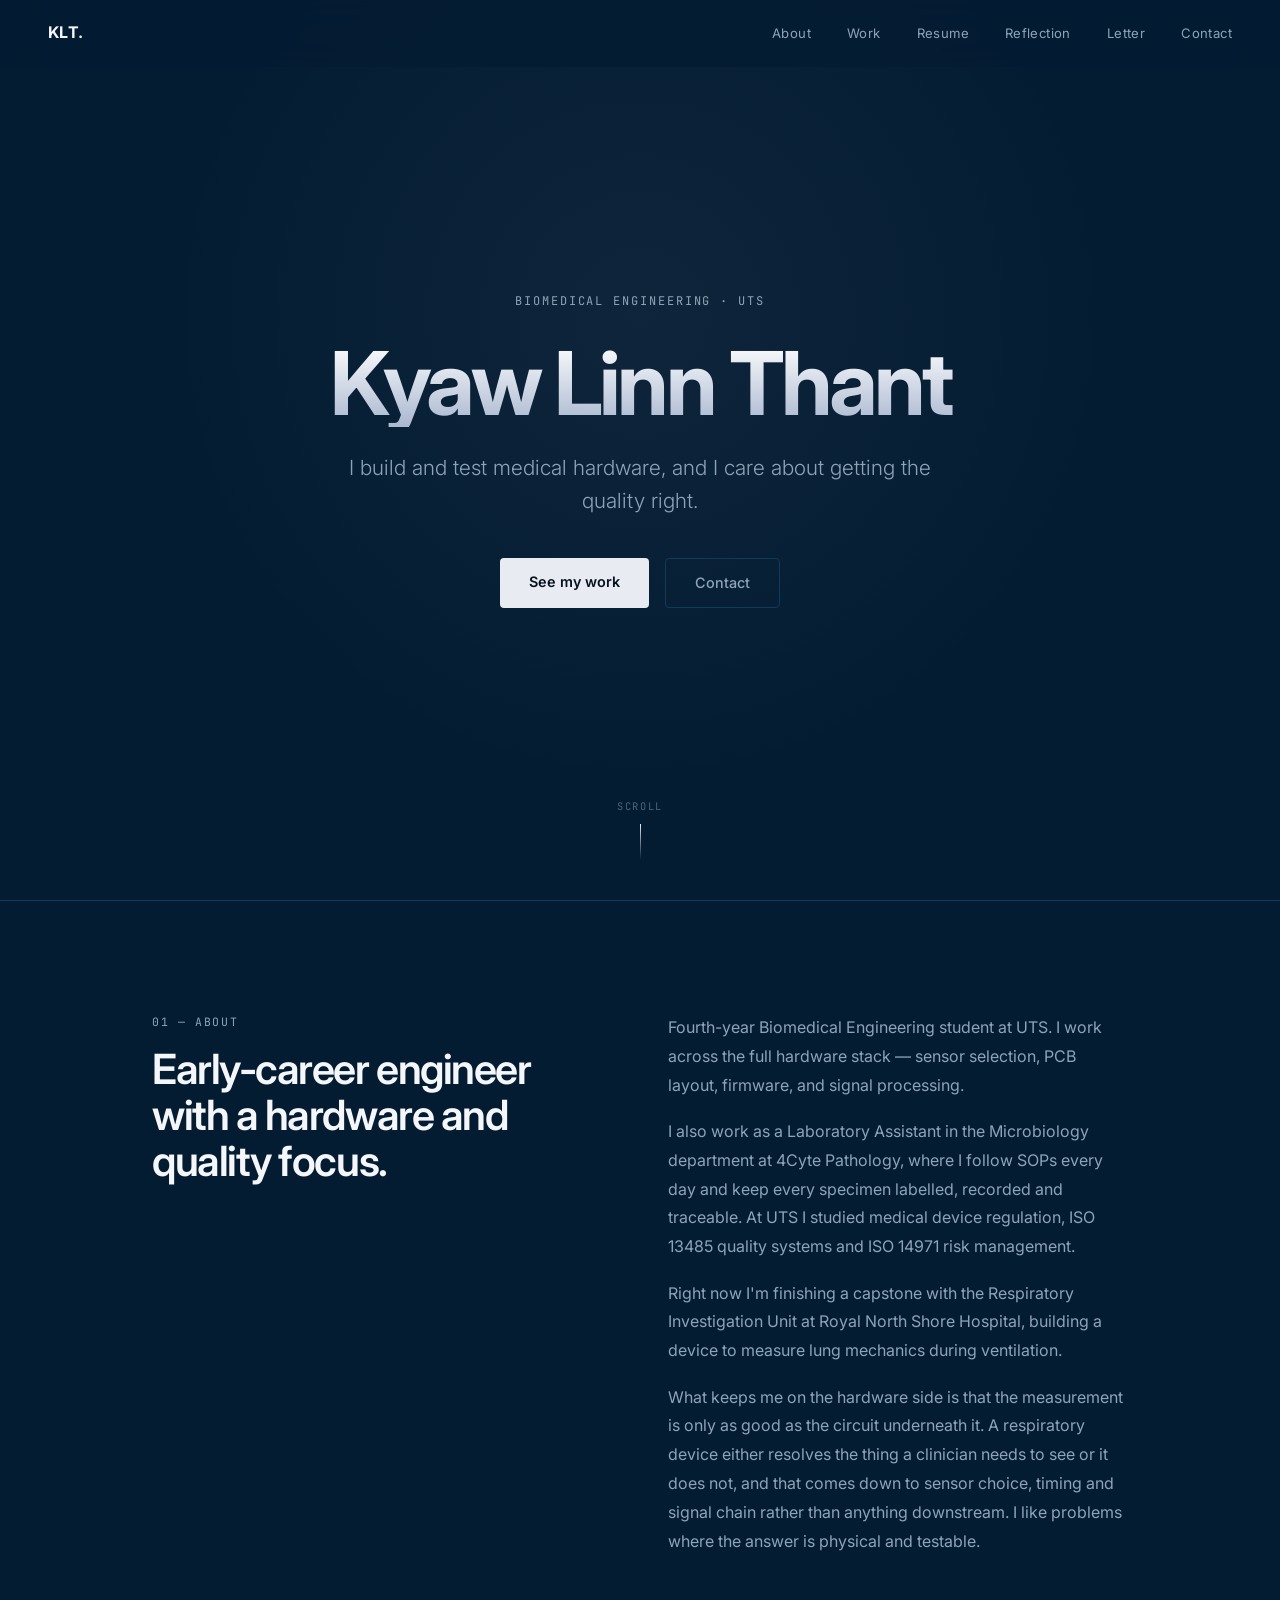
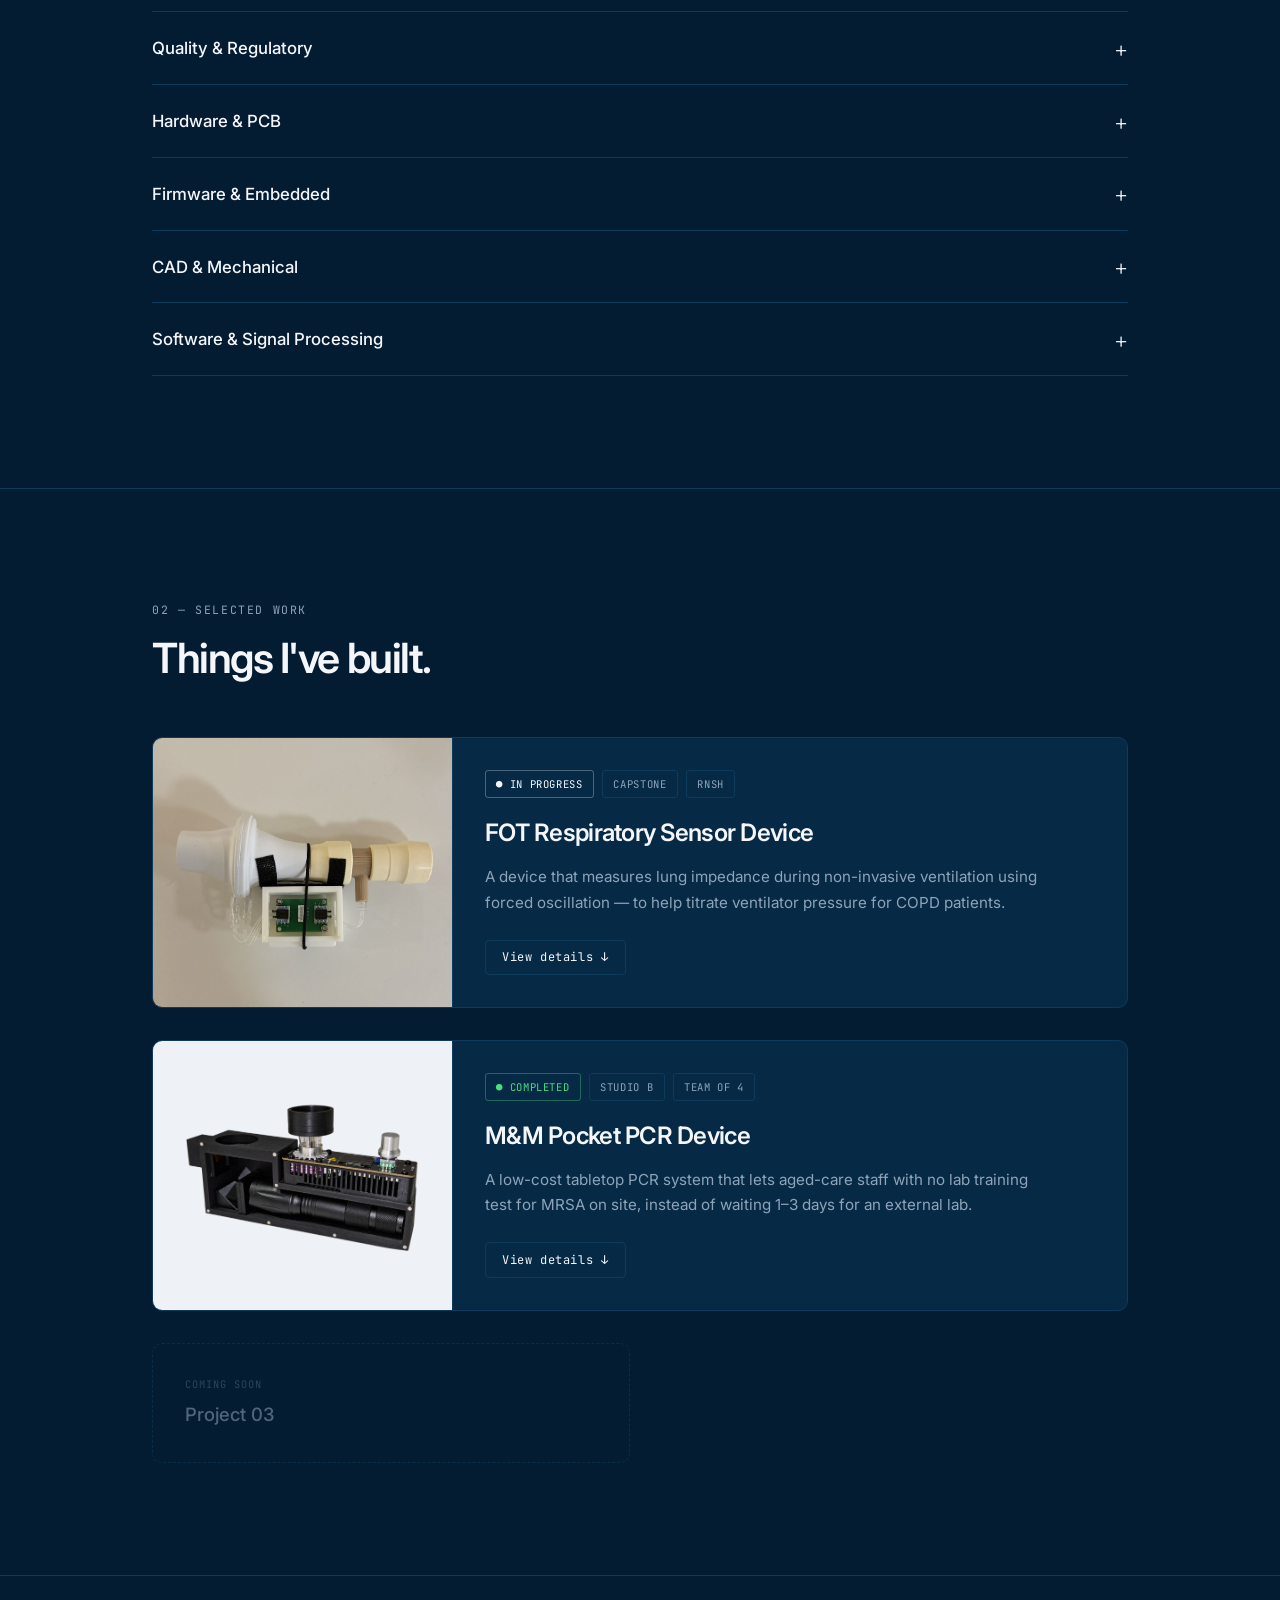
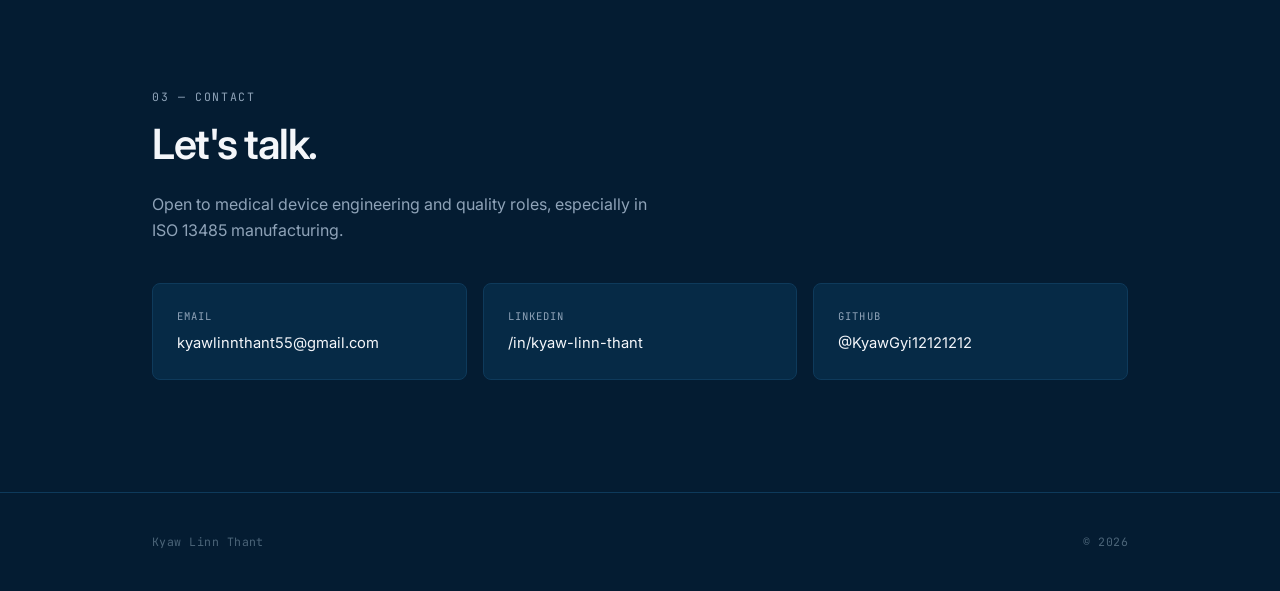
==== commit e5eef60c: "Add M&M Pocket PCR project Co-Authored-By: Claude Opus 5.5 <noreply@anthropic.com>" ====
--- a/index.html
+++ b/index.html
@@ -167,15 +167,68 @@
       </div>
     </article>
 
+    <!-- PROJECT CARD 2 -->
+    <article class="pcard">
+      <div class="pcard-media">
+        <img src="images/pcr-device.png" alt="M&amp;M PCR device: PocketPCR in a vented case beside the Glowscope enclosure" class="pcard-img" style="background:#eef1f5;object-fit:contain;padding:1rem">
+      </div>
+      <div class="pcard-content">
+        <div class="pcard-tags">
+          <span class="tag tag-done">● Completed</span>
+          <span class="tag">Studio B</span>
+          <span class="tag">Team of 4</span>
+        </div>
+        <h3>M&amp;M Pocket PCR Device</h3>
+        <p class="pcard-desc">A low-cost tabletop PCR system that lets aged-care staff with no lab training test for MRSA on site, instead of waiting 1–3 days for an external lab.</p>
+        <button class="expand-btn" data-target="proj2">
+          <span class="expand-text">View details</span>
+          <span class="expand-icon">↓</span>
+        </button>
+        <div class="expand-panel" id="proj2">
+          <div class="expand-inner">
+            <div class="spec-row">
+              <span class="spec-key">Project</span>
+              <span class="spec-val">Adapted the open-source GaudiLabs PocketPCR and the Glowscope into one system that detects the MRSA mecA gene, with a vented case, a faster fan and a 3D-printed viewing enclosure.</span>
+            </div>
+            <div class="spec-row">
+              <span class="spec-key">My role</span>
+              <span class="spec-val">Firmware and user interface (C++ / Arduino on an Adafruit Feather M0)</span>
+            </div>
+            <div class="spec-row">
+              <span class="spec-key">What I built</span>
+              <span class="spec-val">A preset system: five saved, nameable PCR programs on a single knob. Switching tests went from re-entering up to 11 values to 3 knob presses. Presets have their own flash storage, so they survive power-off and never overwrite the original settings.</span>
+            </div>
+            <div class="spec-row">
+              <span class="spec-key">Safety</span>
+              <span class="spec-val">Left all heater, PID and thermistor code byte-identical to the original, and confirmed it with a direct file comparison, so the UI changes could not affect temperature control.</span>
+            </div>
+            <div class="spec-row">
+              <span class="spec-key">Testing</span>
+              <span class="spec-val">Built an Arduino Uno test rig in the Wokwi simulator and found and fixed two bugs before touching the real device. Then ran a full heating cycle on the hardware. All changes tracked in Git.</span>
+            </div>
+            <div class="spec-row">
+              <span class="spec-key">Results</span>
+              <span class="spec-val">Team runtime cut from 640 s to 355 s. All 11 users with no PCR experience ran the device on their own and correctly identified positive and negative samples, rating the interface 5/5. About $190 in materials per unit.</span>
+            </div>
+            <div class="spec-row">
+              <span class="spec-key">Next steps</span>
+              <span class="spec-val">TGA IVD classification, and quality and risk documentation to ISO 13485, ISO 14971 and ISO 20916.</span>
+            </div>
+            <div class="mini-gallery">
+              <div class="mini-img"><img src="images/pcr-device.png" alt="Assembled device" style="background:#eef1f5;object-fit:contain;padding:0.4rem"></div>
+              <div class="mini-img"><img src="images/pcr-cad.png" alt="CAD model of the Glowscope enclosure" style="background:#eef1f5;object-fit:contain;padding:0.4rem"></div>
+              <div class="mini-img"><img src="images/pcr-ui.jpg" alt="Preset interface screens running in the Wokwi simulator"></div>
+            </div>
+          </div>
+        </div>
+      </div>
+    </article>
+
     <!-- UPCOMING -->
     <div class="soon-row">
       <div class="soon-card">
         <span class="soon-label">Coming soon</span>
         <h4>Project 03</h4>
-      </div>
-      <div class="soon-card">
-        <span class="soon-label">Coming soon</span>
-        <h4>Project 04</h4>
       </div>
     </div>
   </div>
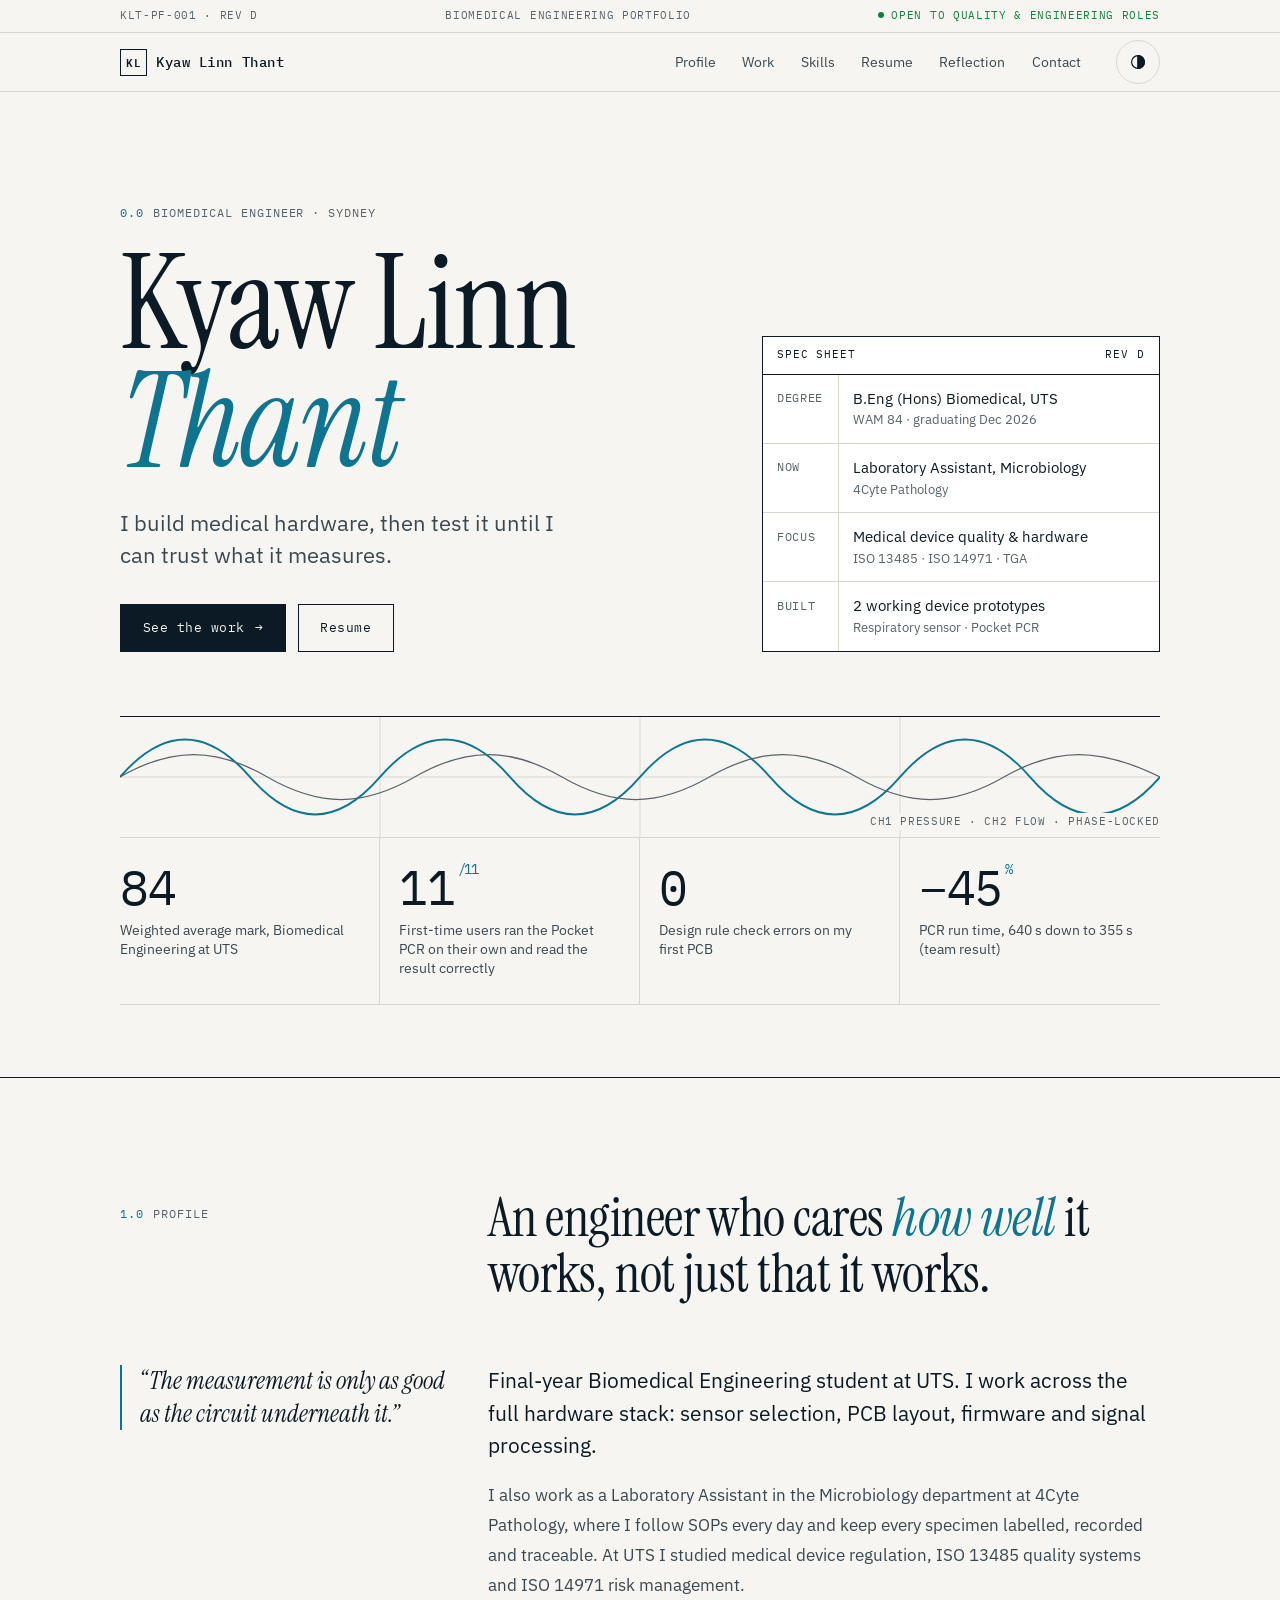
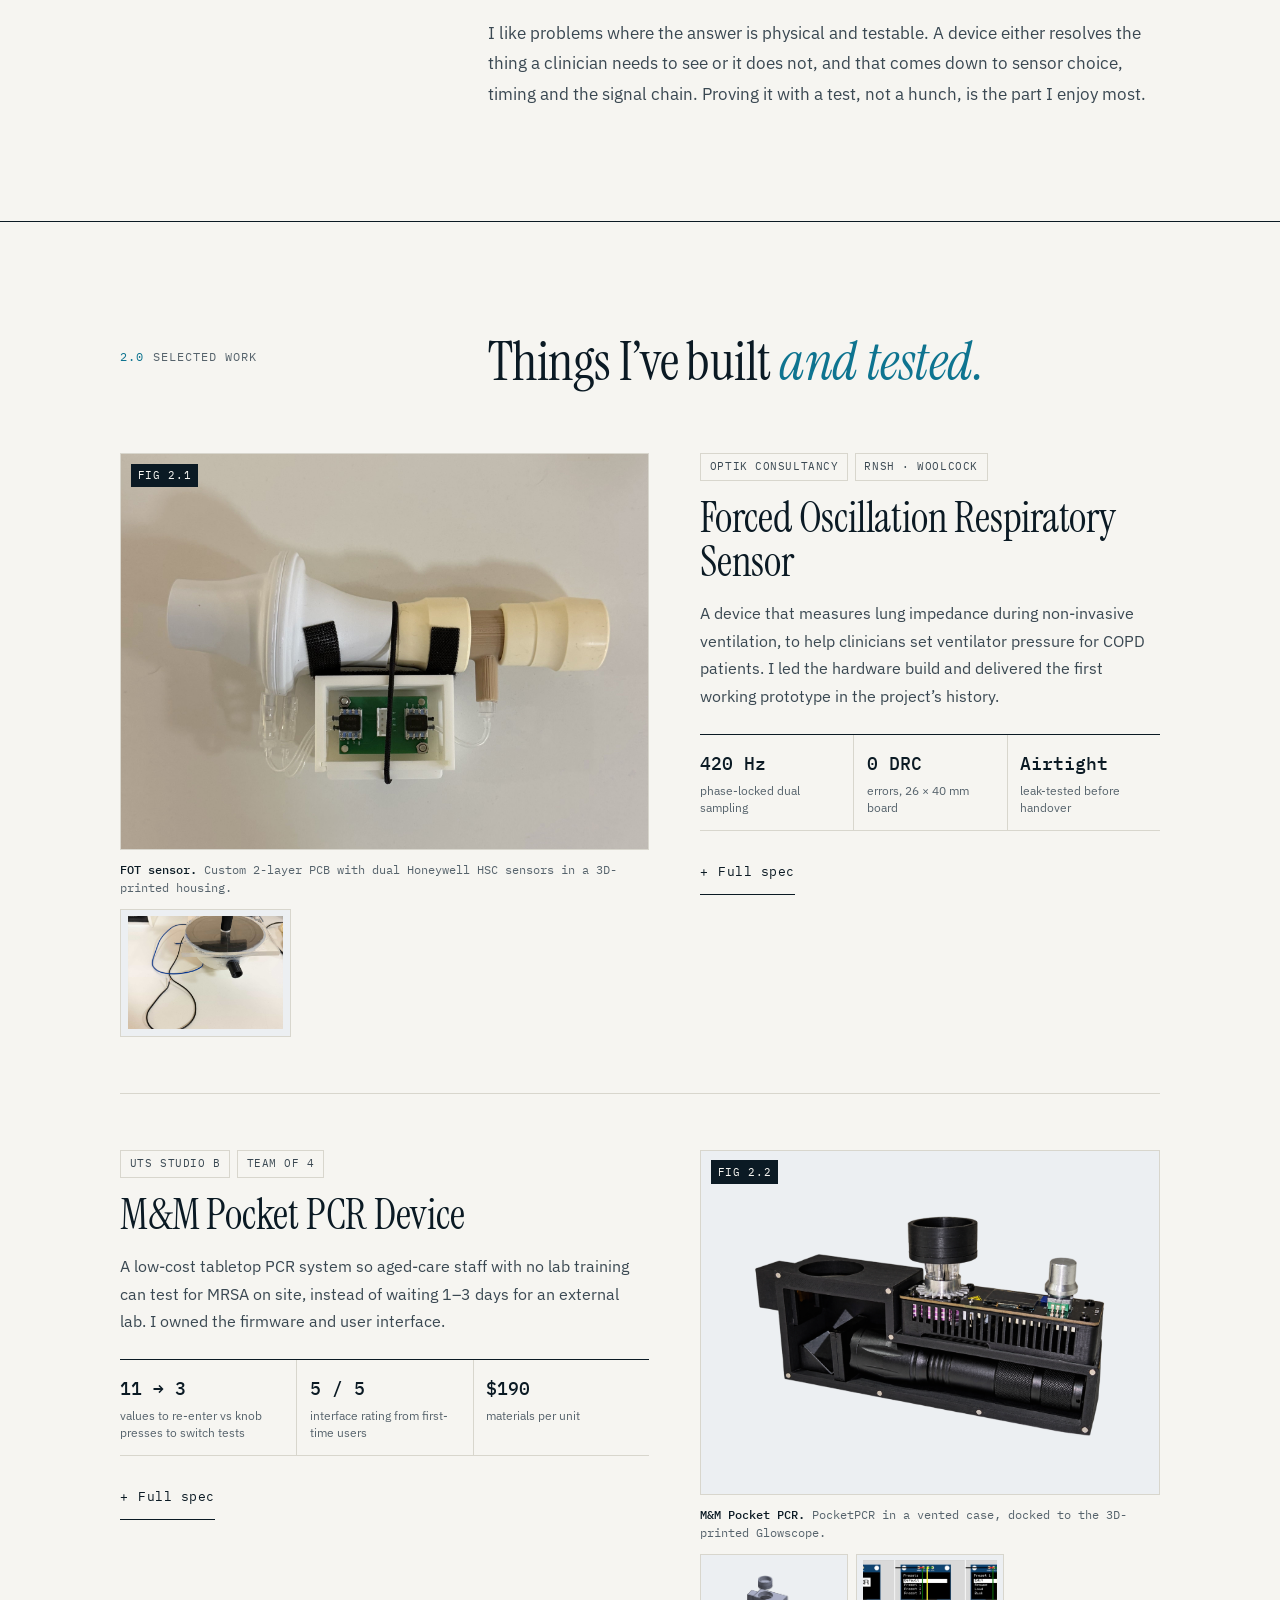
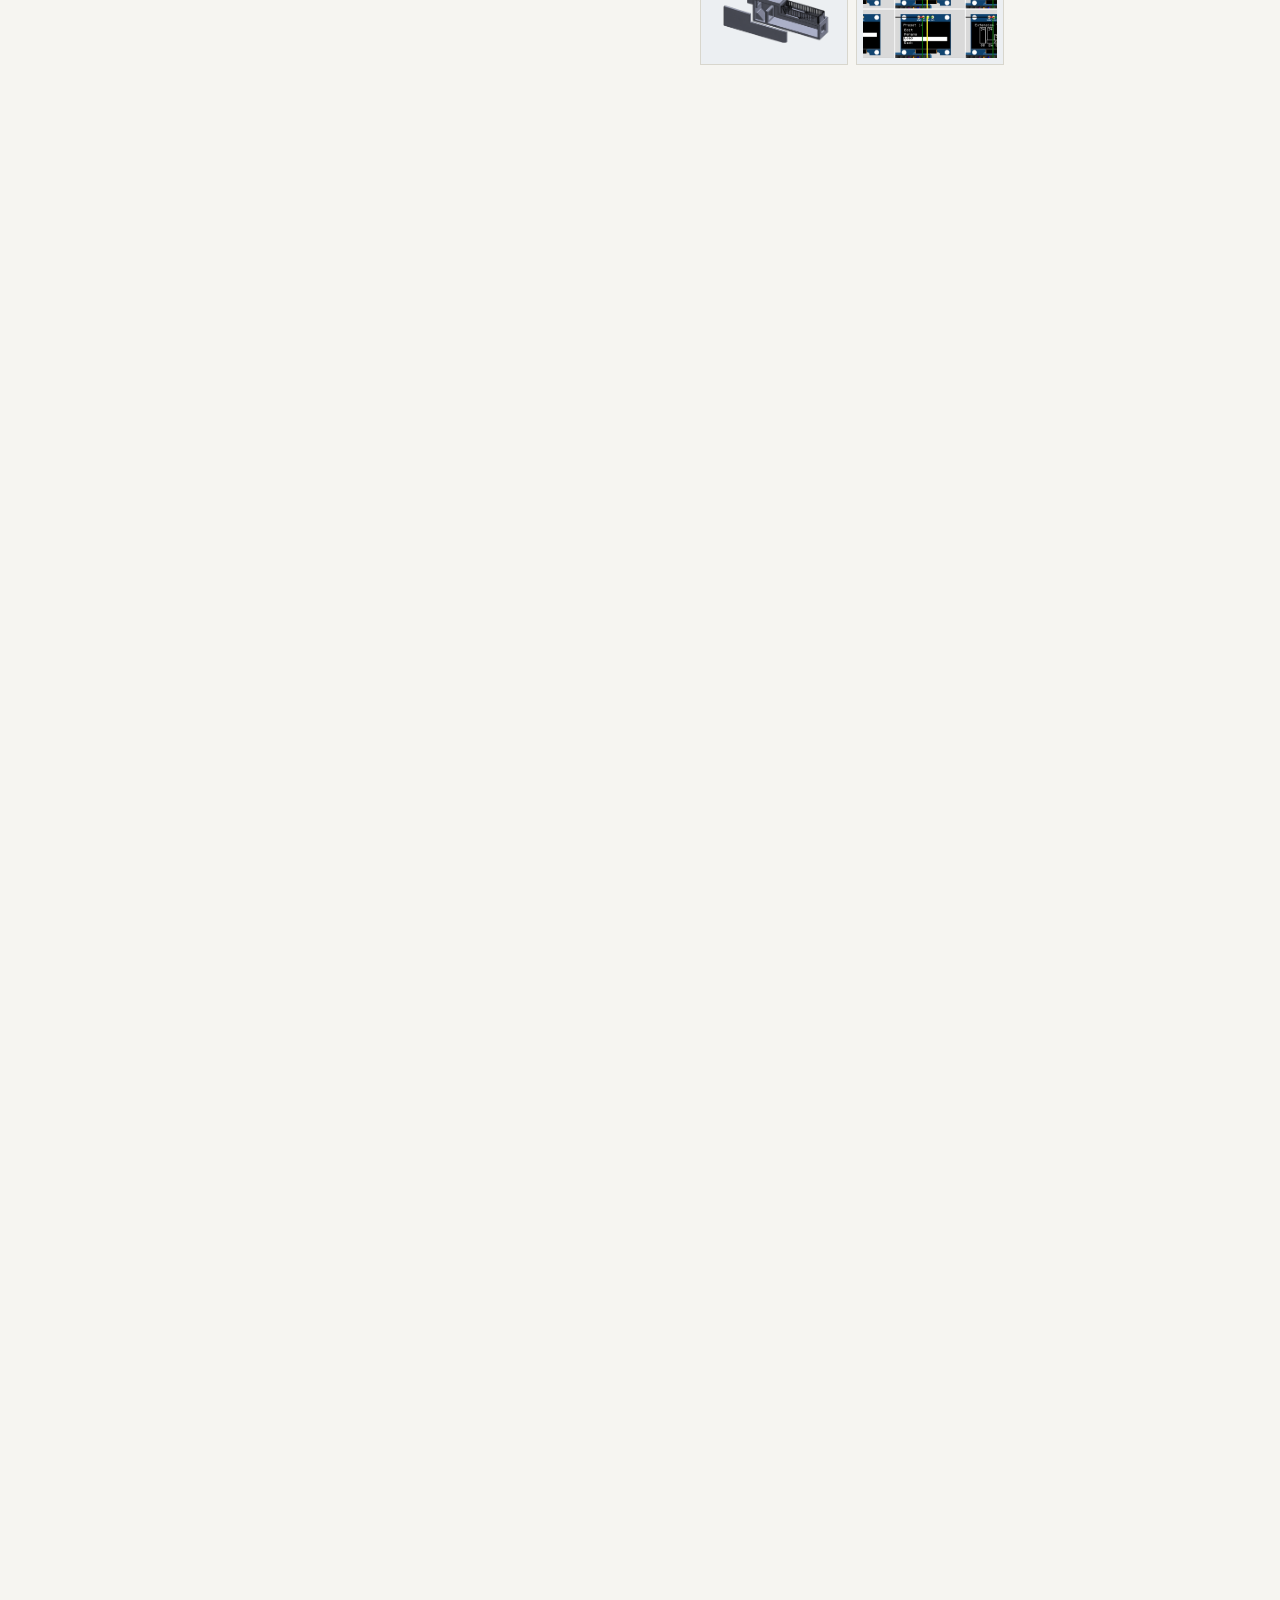
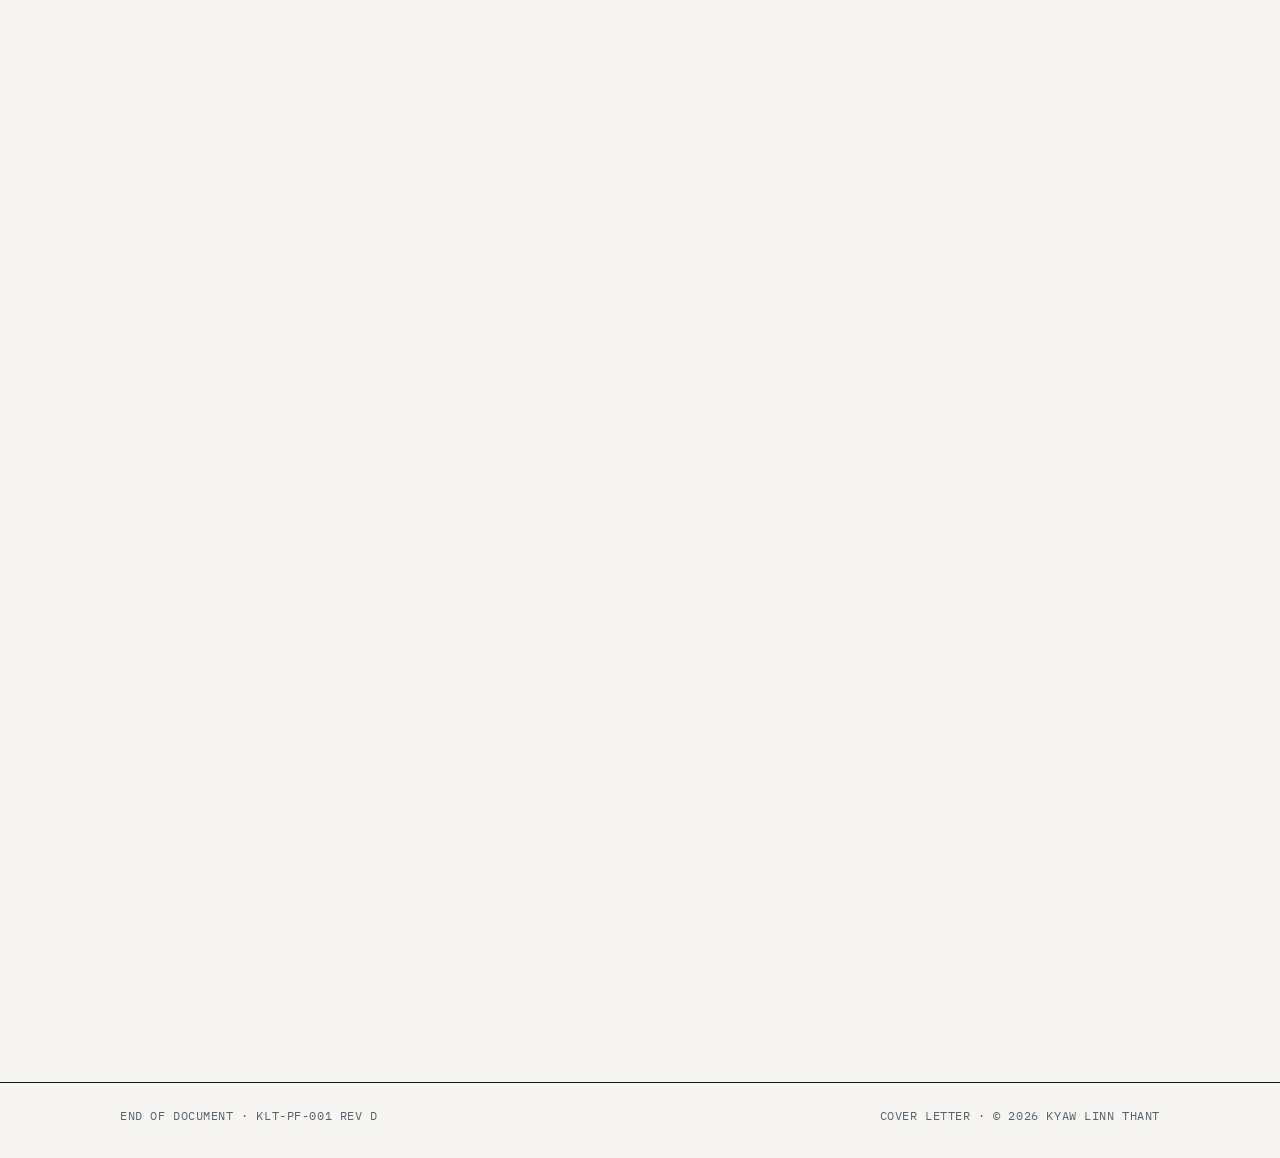
==== commit 808e2096: "Redesign site as an engineering controlled-document style Co-Authored-By: Claude Opus 5.5 <noreply@a" ====
--- a/index.html
+++ b/index.html
@@ -1,313 +1,336 @@
 <!DOCTYPE html>
-<html lang="en">
+<html lang="en" class="no-js">
 <head>
 <meta charset="UTF-8">
 <meta name="viewport" content="width=device-width, initial-scale=1.0">
-<title>Kyaw Linn Thant</title>
+<title>Kyaw Linn Thant | Biomedical Engineer</title>
+<meta name="description" content="Kyaw Linn Thant: biomedical engineer in Sydney. Medical device hardware, firmware and quality (ISO 13485, ISO 14971).">
 <link rel="preconnect" href="https://fonts.googleapis.com">
 <link rel="preconnect" href="https://fonts.gstatic.com" crossorigin>
-<link href="https://fonts.googleapis.com/css2?family=Inter:wght@300;400;500;600;700&family=JetBrains+Mono:wght@400;500&display=swap" rel="stylesheet">
+<link href="https://fonts.googleapis.com/css2?family=IBM+Plex+Mono:wght@400;500&family=IBM+Plex+Sans:wght@400;500;600&family=Instrument+Serif:ital@0;1&display=swap" rel="stylesheet">
 <link rel="stylesheet" href="style.css">
+<script>
+  document.documentElement.classList.remove('no-js');
+  try { var t = localStorage.getItem('theme'); if (t) document.documentElement.dataset.theme = t; } catch (e) {}
+</script>
 </head>
 <body>
 
-<!-- NAV -->
-<nav>
-  <a href="index.html" class="nav-name" style="text-decoration:none;color:inherit">KLT<span class="nav-dot">.</span></a>
-  <ul class="nav-links">
-    <li><a href="#about">About</a></li>
-    <li><a href="#projects">Work</a></li>
-    <li><a href="resume.html">Resume</a></li>
-    <li><a href="reflection.html">Reflection</a></li>
-    <li><a href="letter.html">Letter</a></li>
-    <li><a href="#contact">Contact</a></li>
-  </ul>
+<div class="doc-strip" aria-hidden="true">
+  <div class="container">
+    <span>KLT-PF-001 · Rev D</span>
+    <span class="hide-sm">Biomedical engineering portfolio</span>
+    <span class="status">Open to quality &amp; engineering roles</span>
+  </div>
+</div>
+
+<nav class="site-nav" aria-label="Main">
+  <div class="container">
+    <a href="index.html" class="brand"><span class="brand-mark">KL</span><span class="brand-text">Kyaw Linn Thant</span></a>
+    <ul class="nav-links">
+      <li><a href="#profile">Profile</a></li>
+      <li><a href="#work">Work</a></li>
+      <li><a href="#capability">Skills</a></li>
+      <li><a href="resume.html">Resume</a></li>
+      <li><a href="reflection.html">Reflection</a></li>
+      <li><a href="#contact">Contact</a></li>
+    </ul>
+    <button class="theme-btn" type="button" aria-label="Switch light or dark theme">
+      <svg viewBox="0 0 24 24" fill="none" stroke="currentColor" stroke-width="1.6" aria-hidden="true"><circle cx="12" cy="12" r="8.5"/><path d="M12 3.5v17" /><path d="M12 3.5a8.5 8.5 0 0 1 0 17z" fill="currentColor"/></svg>
+    </button>
+  </div>
 </nav>
 
+<main>
 <!-- HERO -->
 <header class="hero">
-  <div class="hero-inner">
-    <p class="eyebrow">Biomedical Engineering · UTS</p>
-    <h1>Kyaw Linn Thant</h1>
-    <p class="hero-tagline">I build and test medical hardware, and I care about getting the quality right.</p>
-    <div class="hero-cta">
-      <a href="#projects" class="btn-primary">See my work</a>
-      <a href="#contact" class="btn-ghost">Contact</a>
-    </div>
-  </div>
-  <div class="scroll-hint">
-    <span>Scroll</span>
-    <div class="scroll-line"></div>
+  <div class="container">
+    <div class="hero-grid">
+      <div>
+        <p class="label"><span class="num">0.0</span>Biomedical Engineer · Sydney</p>
+        <h1><span class="line">Kyaw Linn</span><span class="line"><em>Thant</em></span></h1>
+        <p class="hero-lede">I build medical hardware, then test it until I can trust what it measures.</p>
+        <div class="hero-cta">
+          <a href="#work" class="btn btn-solid">See the work <span class="arr" aria-hidden="true">→</span></a>
+          <a href="resume.html" class="btn btn-line">Resume</a>
+        </div>
+      </div>
+
+      <aside class="spec-sheet" aria-label="Summary">
+        <div class="spec-sheet-head"><span>Spec sheet</span><span>Rev D</span></div>
+        <dl>
+          <dt>Degree</dt><dd>B.Eng (Hons) Biomedical, UTS<small>WAM 84 · graduating Dec 2026</small></dd>
+          <dt>Now</dt><dd>Laboratory Assistant, Microbiology<small>4Cyte Pathology</small></dd>
+          <dt>Focus</dt><dd>Medical device quality &amp; hardware<small>ISO 13485 · ISO 14971 · TGA</small></dd>
+          <dt>Built</dt><dd>2 working device prototypes<small>Respiratory sensor · Pocket PCR</small></dd>
+        </dl>
+      </aside>
+    </div>
+
+    <div class="trace" aria-hidden="true">
+      <svg viewBox="0 0 1200 120" preserveAspectRatio="none">
+        <line class="grid-line" x1="0" y1="60" x2="1200" y2="60"/>
+        <line class="grid-line" x1="300" y1="0" x2="300" y2="120"/>
+        <line class="grid-line" x1="600" y1="0" x2="600" y2="120"/>
+        <line class="grid-line" x1="900" y1="0" x2="900" y2="120"/>
+        <path class="wave" d="M0 60 C 50 10, 100 10, 150 60 S 250 110, 300 60 S 400 10, 450 60 S 550 110, 600 60 S 700 10, 750 60 S 850 110, 900 60 S 1000 10, 1050 60 S 1150 110, 1200 60"/>
+        <path class="wave-2" d="M0 60 C 60 30, 110 30, 170 60 S 280 90, 340 60 S 450 30, 510 60 S 620 90, 680 60 S 790 30, 850 60 S 960 90, 1020 60 S 1130 30, 1200 60"/>
+      </svg>
+      <span class="trace-cap">Ch1 pressure · Ch2 flow · phase-locked</span>
+    </div>
+
+    <div class="metrics">
+      <div class="metric"><div class="metric-val">84</div><div class="metric-lbl">Weighted average mark, Biomedical Engineering at UTS</div></div>
+      <div class="metric"><div class="metric-val">11<sup>/11</sup></div><div class="metric-lbl">First-time users ran the Pocket PCR on their own and read the result correctly</div></div>
+      <div class="metric"><div class="metric-val">0</div><div class="metric-lbl">Design rule check errors on my first PCB</div></div>
+      <div class="metric"><div class="metric-val">−45<sup>%</sup></div><div class="metric-lbl">PCR run time, 640 s down to 355 s (team result)</div></div>
+    </div>
   </div>
 </header>
 
-<!-- ABOUT -->
-<section id="about" class="reveal">
-  <div class="container">
-    <div class="about-flex">
-      <div class="about-left">
-        <p class="section-label">01 — About</p>
-        <h2>Early-career engineer with a hardware and quality focus.</h2>
-      </div>
-      <div class="about-right">
-        <p>Fourth-year Biomedical Engineering student at UTS. I work across the full hardware stack — sensor selection, PCB layout, firmware, and signal processing.</p>
+<!-- 1.0 PROFILE -->
+<section id="profile" class="section reveal">
+  <div class="container">
+    <div class="section-head">
+      <p class="label"><span class="num">1.0</span>Profile</p>
+      <h2>An engineer who cares <em>how well</em> it works, not just that it works.</h2>
+    </div>
+    <div class="profile-body">
+      <p class="pull">“The measurement is only as good as the circuit underneath it.”</p>
+      <div class="prose">
+        <p>Final-year Biomedical Engineering student at UTS. I work across the full hardware stack: sensor selection, PCB layout, firmware and signal processing.</p>
         <p>I also work as a Laboratory Assistant in the Microbiology department at 4Cyte Pathology, where I follow SOPs every day and keep every specimen labelled, recorded and traceable. At UTS I studied medical device regulation, ISO 13485 quality systems and ISO 14971 risk management.</p>
-        <p>Right now I'm finishing a capstone with the Respiratory Investigation Unit at Royal North Shore Hospital, building a device to measure lung mechanics during ventilation.</p>
-        <p>What keeps me on the hardware side is that the measurement is only as good as the
-circuit underneath it. A respiratory device either resolves the thing a clinician needs
-to see or it does not, and that comes down to sensor choice, timing and signal chain
-rather than anything downstream. I like problems where the answer is physical and
-testable.</p>
-      </div>
-    </div>
-
-    <!-- SKILLS as expandable -->
-    <div class="accordion">
-      <div class="acc-item">
-        <button class="acc-head">
-          <span class="acc-title">Quality &amp; Regulatory</span>
-          <span class="acc-icon">+</span>
-        </button>
-        <div class="acc-body">
-          <p>ISO 13485 quality systems · ISO 14971 risk management (FMEA, RPN) · TGA device classification · working to SOPs and work instructions · inspection and leak testing · traceability and accurate records.</p>
-        </div>
-      </div>
-      <div class="acc-item">
-        <button class="acc-head">
-          <span class="acc-title">Hardware &amp; PCB</span>
-          <span class="acc-icon">+</span>
-        </button>
-        <div class="acc-body">
-          <p>PCB design in EasyEDA Pro · schematic capture · layout &amp; routing · Gerber export · JLCPCB fabrication · sensor selection · analog signal chain design · connector selection.</p>
-        </div>
-      </div>
-      <div class="acc-item">
-        <button class="acc-head">
-          <span class="acc-title">Firmware &amp; Embedded</span>
-          <span class="acc-icon">+</span>
-        </button>
-        <div class="acc-body">
-          <p>Arduino / C++ · hardware timer interrupts · direct register manipulation · phase-locked DAC output · simultaneous ADC sampling · serial protocols.</p>
-        </div>
-      </div>
-      <div class="acc-item">
-        <button class="acc-head">
-          <span class="acc-title">CAD &amp; Mechanical</span>
-          <span class="acc-icon">+</span>
-        </button>
-        <div class="acc-body">
-          <p>SolidWorks · part modelling · tubing junctions · enclosure design · FDM 3D printing · tolerancing for print shrinkage.</p>
-        </div>
-      </div>
-      <div class="acc-item">
-        <button class="acc-head">
-          <span class="acc-title">Software &amp; Signal Processing</span>
-          <span class="acc-icon">+</span>
-        </button>
-        <div class="acc-body">
-          <p>Python · Flask web dashboards · FFT · lock-in / phase-sensitive detection · impedance spectroscopy · LTSpice circuit simulation.</p>
-        </div>
-      </div>
-    </div>
-  </div>
-</section>
-
-<!-- PROJECTS -->
-<section id="projects" class="reveal">
-  <div class="container">
-    <p class="section-label">02 — Selected Work</p>
-    <h2 class="projects-heading">Things I've built.</h2>
-
-    <!-- PROJECT CARD 1 -->
-    <article class="pcard">
-      <div class="pcard-media">
-        <img src="images/sensor.jpg" alt="FOT sensor PCB mounted in 3D-printed housing" class="pcard-img">
-      </div>
-      <div class="pcard-content">
-        <div class="pcard-tags">
-          <span class="tag tag-active">● In progress</span>
-          <span class="tag">Capstone</span>
-          <span class="tag">RNSH</span>
-        </div>
-        <h3>FOT Respiratory Sensor Device</h3>
-        <p class="pcard-desc">A device that measures lung impedance during non-invasive ventilation using forced oscillation — to help titrate ventilator pressure for COPD patients.</p>
-        <button class="expand-btn" data-target="proj1">
-          <span class="expand-text">View details</span>
-          <span class="expand-icon">↓</span>
-        </button>
-        <div class="expand-panel" id="proj1">
-          <div class="expand-inner">
-            <div class="spec-row">
-              <span class="spec-key">My role</span>
-              <span class="spec-val">PCB design · firmware · SolidWorks CAD · sensor selection &amp; analog-vs-ADC analysis · Flask dashboard</span>
-            </div>
-            <div class="spec-row">
-              <span class="spec-key">Sensors</span>
-              <span class="spec-val">Dual Honeywell HSC — airway pressure (±10 inH₂O) + flow (±2 inH₂O), analog</span>
-            </div>
-            <div class="spec-row">
-              <span class="spec-key">PCB</span>
-              <span class="spec-val">2-layer FR-4, 26×40 mm · JST-XH connector · 0 DRC errors · ordered from JLCPCB</span>
-            </div>
-            <div class="spec-row">
-              <span class="spec-key">Firmware</span>
-              <span class="spec-val">Arduino Uno R4 · hardware-timer ISR · phase-locked DAC + dual ADC at 420 Hz</span>
-            </div>
-            <div class="spec-row">
-              <span class="spec-key">Highlight</span>
-              <span class="spec-val">Rejected an on-board I²C ADC — sequential reads would corrupt the phase measurement. Analog simultaneous sampling keeps both channels coherent.</span>
-            </div>
-            <div class="mini-gallery">
-              <div class="mini-img"><img src="images/sensor.jpg" alt="Sensor PCB and housing"></div>
-              <div class="mini-img"><img src="images/cad.jpg" alt="Speaker and equalizer tube setup"></div>
-              <div class="mini-img"><span>Build</span></div>
-            </div>
+        <p>I like problems where the answer is physical and testable. A device either resolves the thing a clinician needs to see or it does not, and that comes down to sensor choice, timing and the signal chain. Proving it with a test, not a hunch, is the part I enjoy most.</p>
+      </div>
+    </div>
+  </div>
+</section>
+
+<!-- 2.0 WORK -->
+<section id="work" class="section reveal">
+  <div class="container">
+    <div class="section-head">
+      <p class="label"><span class="num">2.0</span>Selected work</p>
+      <h2>Things I’ve built <em>and tested.</em></h2>
+    </div>
+
+    <!-- 2.1 FOT -->
+    <article class="project">
+      <figure class="project-fig">
+        <div class="fig-frame cover"><span class="corner">FIG 2.1</span><img src="images/sensor.jpg" alt="FOT sensor PCB mounted in its 3D-printed housing" loading="lazy" width="1200" height="900"></div>
+        <figcaption><b>FOT sensor.</b> Custom 2-layer PCB with dual Honeywell HSC sensors in a 3D-printed housing.</figcaption>
+        <div class="thumbs">
+          <div class="fig-frame cover"><img src="images/cad.jpg" alt="Speaker and equaliser tube test set-up" loading="lazy"></div>
+        </div>
+      </figure>
+      <div>
+        <div class="project-meta"><span class="chip">Optik Consultancy</span><span class="chip">RNSH · Woolcock</span></div>
+        <h3>Forced Oscillation Respiratory Sensor</h3>
+        <p class="project-desc">A device that measures lung impedance during non-invasive ventilation, to help clinicians set ventilator pressure for COPD patients. I led the hardware build and delivered the first working prototype in the project’s history.</p>
+        <div class="kpis">
+          <div class="kpi"><div class="kpi-val">420 Hz</div><div class="kpi-lbl">phase-locked dual sampling</div></div>
+          <div class="kpi"><div class="kpi-val">0 DRC</div><div class="kpi-lbl">errors, 26 × 40 mm board</div></div>
+          <div class="kpi"><div class="kpi-val">Airtight</div><div class="kpi-lbl">leak-tested before handover</div></div>
+        </div>
+        <details class="spec">
+          <summary><span class="plus" aria-hidden="true">+</span> Full spec</summary>
+          <div class="spec-rows">
+            <div class="spec-row"><span class="spec-key">My role</span><span class="spec-val">Team lead · PCB design · firmware · SolidWorks CAD · sensor selection · Flask dashboard</span></div>
+            <div class="spec-row"><span class="spec-key">Sensors</span><span class="spec-val">Dual Honeywell HSC: airway pressure (±10 inH₂O) and flow (±2 inH₂O), analog</span></div>
+            <div class="spec-row"><span class="spec-key">PCB</span><span class="spec-val">2-layer FR-4, 26 × 40 mm · JST-XH connector · 0 DRC errors · made by JLCPCB</span></div>
+            <div class="spec-row"><span class="spec-key">Firmware</span><span class="spec-val">Arduino Uno R4 · hardware-timer ISR · phase-locked DAC + dual ADC at 420 Hz</span></div>
+            <div class="spec-row"><span class="spec-key">Key call</span><span class="spec-val">Rejected an on-board I²C ADC because sequential reads would corrupt the phase measurement. Simultaneous analog sampling keeps both channels in step.</span></div>
+            <div class="spec-row"><span class="spec-key">Quality</span><span class="spec-val">Sealed and leak-tested the full pneumatic path, and documented test results and limits for handover.</span></div>
           </div>
-        </div>
+        </details>
       </div>
     </article>
 
-    <!-- PROJECT CARD 2 -->
-    <article class="pcard">
-      <div class="pcard-media">
-        <img src="images/pcr-device.png" alt="M&amp;M PCR device: PocketPCR in a vented case beside the Glowscope enclosure" class="pcard-img" style="background:#eef1f5;object-fit:contain;padding:1rem">
-      </div>
-      <div class="pcard-content">
-        <div class="pcard-tags">
-          <span class="tag tag-done">● Completed</span>
-          <span class="tag">Studio B</span>
-          <span class="tag">Team of 4</span>
-        </div>
+    <!-- 2.2 PCR -->
+    <article class="project flip">
+      <figure class="project-fig">
+        <div class="fig-frame"><span class="corner">FIG 2.2</span><img src="images/pcr-device.png" alt="M&amp;M PCR device: PocketPCR in a vented case beside the Glowscope enclosure" loading="lazy" width="1200" height="720"></div>
+        <figcaption><b>M&amp;M Pocket PCR.</b> PocketPCR in a vented case, docked to the 3D-printed Glowscope.</figcaption>
+        <div class="thumbs">
+          <div class="fig-frame"><img src="images/pcr-cad.png" alt="CAD model of the Glowscope enclosure" loading="lazy"></div>
+          <div class="fig-frame cover"><img src="images/pcr-ui.jpg" alt="Preset menu screens running in the Wokwi simulator" loading="lazy"></div>
+        </div>
+      </figure>
+      <div>
+        <div class="project-meta"><span class="chip">UTS Studio B</span><span class="chip">Team of 4</span></div>
         <h3>M&amp;M Pocket PCR Device</h3>
-        <p class="pcard-desc">A low-cost tabletop PCR system that lets aged-care staff with no lab training test for MRSA on site, instead of waiting 1–3 days for an external lab.</p>
-        <button class="expand-btn" data-target="proj2">
-          <span class="expand-text">View details</span>
-          <span class="expand-icon">↓</span>
-        </button>
-        <div class="expand-panel" id="proj2">
-          <div class="expand-inner">
-            <div class="spec-row">
-              <span class="spec-key">Project</span>
-              <span class="spec-val">Adapted the open-source GaudiLabs PocketPCR and the Glowscope into one system that detects the MRSA mecA gene, with a vented case, a faster fan and a 3D-printed viewing enclosure.</span>
-            </div>
-            <div class="spec-row">
-              <span class="spec-key">My role</span>
-              <span class="spec-val">Firmware and user interface (C++ / Arduino on an Adafruit Feather M0)</span>
-            </div>
-            <div class="spec-row">
-              <span class="spec-key">What I built</span>
-              <span class="spec-val">A preset system: five saved, nameable PCR programs on a single knob. Switching tests went from re-entering up to 11 values to 3 knob presses. Presets have their own flash storage, so they survive power-off and never overwrite the original settings.</span>
-            </div>
-            <div class="spec-row">
-              <span class="spec-key">Safety</span>
-              <span class="spec-val">Left all heater, PID and thermistor code byte-identical to the original, and confirmed it with a direct file comparison, so the UI changes could not affect temperature control.</span>
-            </div>
-            <div class="spec-row">
-              <span class="spec-key">Testing</span>
-              <span class="spec-val">Built an Arduino Uno test rig in the Wokwi simulator and found and fixed two bugs before touching the real device. Then ran a full heating cycle on the hardware. All changes tracked in Git.</span>
-            </div>
-            <div class="spec-row">
-              <span class="spec-key">Results</span>
-              <span class="spec-val">Team runtime cut from 640 s to 355 s. All 11 users with no PCR experience ran the device on their own and correctly identified positive and negative samples, rating the interface 5/5. About $190 in materials per unit.</span>
-            </div>
-            <div class="spec-row">
-              <span class="spec-key">Next steps</span>
-              <span class="spec-val">TGA IVD classification, and quality and risk documentation to ISO 13485, ISO 14971 and ISO 20916.</span>
-            </div>
-            <div class="mini-gallery">
-              <div class="mini-img"><img src="images/pcr-device.png" alt="Assembled device" style="background:#eef1f5;object-fit:contain;padding:0.4rem"></div>
-              <div class="mini-img"><img src="images/pcr-cad.png" alt="CAD model of the Glowscope enclosure" style="background:#eef1f5;object-fit:contain;padding:0.4rem"></div>
-              <div class="mini-img"><img src="images/pcr-ui.jpg" alt="Preset interface screens running in the Wokwi simulator"></div>
-            </div>
+        <p class="project-desc">A low-cost tabletop PCR system so aged-care staff with no lab training can test for MRSA on site, instead of waiting 1–3 days for an external lab. I owned the firmware and user interface.</p>
+        <div class="kpis">
+          <div class="kpi"><div class="kpi-val">11 → 3</div><div class="kpi-lbl">values to re-enter vs knob presses to switch tests</div></div>
+          <div class="kpi"><div class="kpi-val">5 / 5</div><div class="kpi-lbl">interface rating from first-time users</div></div>
+          <div class="kpi"><div class="kpi-val">$190</div><div class="kpi-lbl">materials per unit</div></div>
+        </div>
+        <details class="spec">
+          <summary><span class="plus" aria-hidden="true">+</span> Full spec</summary>
+          <div class="spec-rows">
+            <div class="spec-row"><span class="spec-key">Project</span><span class="spec-val">Adapted the open-source GaudiLabs PocketPCR and the Glowscope into one system that detects the MRSA mecA gene, with a vented case, a faster fan and a 3D-printed viewing enclosure.</span></div>
+            <div class="spec-row"><span class="spec-key">My role</span><span class="spec-val">Firmware and user interface (C++ / Arduino on an Adafruit Feather M0)</span></div>
+            <div class="spec-row"><span class="spec-key">Built</span><span class="spec-val">Five saved, nameable PCR presets on a single knob, with their own flash storage so they survive power-off and never overwrite the original settings.</span></div>
+            <div class="spec-row"><span class="spec-key">Safety</span><span class="spec-val">Left all heater, PID and thermistor code byte-identical to the original and confirmed it by direct file comparison, so UI changes could not affect temperature control.</span></div>
+            <div class="spec-row"><span class="spec-key">Testing</span><span class="spec-val">Built an Arduino Uno test rig in the Wokwi simulator and fixed two bugs before touching the real device, then ran a full heating cycle on hardware. Changes tracked in Git.</span></div>
+            <div class="spec-row"><span class="spec-key">Results</span><span class="spec-val">Team run time cut from 640 s to 355 s. All 11 users with no PCR experience ran it on their own and correctly identified positive and negative samples.</span></div>
+            <div class="spec-row"><span class="spec-key">Next</span><span class="spec-val">TGA IVD classification, and quality and risk documentation to ISO 13485, ISO 14971 and ISO 20916.</span></div>
           </div>
-        </div>
+        </details>
       </div>
     </article>
-
-    <!-- UPCOMING -->
-    <div class="soon-row">
-      <div class="soon-card">
-        <span class="soon-label">Coming soon</span>
-        <h4>Project 03</h4>
-      </div>
-    </div>
-  </div>
-</section>
-
-<!-- CONTACT -->
-<section id="contact" class="reveal">
-  <div class="container">
-    <p class="section-label">03 — Contact</p>
-    <h2>Let's talk.</h2>
+  </div>
+</section>
+
+<!-- 3.0 CAPABILITY -->
+<section id="capability" class="section reveal">
+  <div class="container">
+    <div class="section-head">
+      <p class="label"><span class="num">3.0</span>Capability</p>
+      <h2>From the <em>standard</em> to the solder joint.</h2>
+    </div>
+    <div class="matrix">
+      <div class="cap feature">
+        <span class="cap-id">3.1</span>
+        <h3>Quality &amp; Regulatory</h3>
+        <ul>
+          <li>ISO 13485 quality systems</li>
+          <li>ISO 14971 risk management (FMEA, RPN)</li>
+          <li>TGA device classification</li>
+          <li>SOPs, work instructions, traceability</li>
+          <li>Inspection and leak testing</li>
+        </ul>
+      </div>
+      <div class="cap">
+        <span class="cap-id">3.2</span>
+        <h3>Laboratory</h3>
+        <ul>
+          <li>Specimen handling and labelling</li>
+          <li>Laboratory information system data entry</li>
+          <li>Equipment set-up and routine checks</li>
+          <li>Safe handling of biohazards</li>
+          <li>Stock control</li>
+        </ul>
+      </div>
+      <div class="cap">
+        <span class="cap-id">3.3</span>
+        <h3>Hardware &amp; PCB</h3>
+        <ul>
+          <li>EasyEDA Pro schematic and layout</li>
+          <li>Gerber export, JLCPCB fabrication</li>
+          <li>Sensor selection</li>
+          <li>Analog signal chain design</li>
+        </ul>
+      </div>
+      <div class="cap">
+        <span class="cap-id">3.4</span>
+        <h3>Firmware &amp; Embedded</h3>
+        <ul>
+          <li>Arduino / C++, state-machine UIs</li>
+          <li>Hardware timer interrupts</li>
+          <li>Flash storage on SAMD21</li>
+          <li>Wokwi simulation, Git</li>
+        </ul>
+      </div>
+      <div class="cap">
+        <span class="cap-id">3.5</span>
+        <h3>CAD &amp; Mechanical</h3>
+        <ul>
+          <li>SolidWorks part modelling</li>
+          <li>Enclosure and tubing design</li>
+          <li>FDM 3D printing and tolerancing</li>
+          <li>FEA</li>
+        </ul>
+      </div>
+      <div class="cap">
+        <span class="cap-id">3.6</span>
+        <h3>Software &amp; Signals</h3>
+        <ul>
+          <li>Python, MATLAB, Flask dashboards</li>
+          <li>FFT, phase-sensitive detection</li>
+          <li>Impedance measurement</li>
+          <li>LTspice simulation</li>
+        </ul>
+      </div>
+    </div>
+  </div>
+</section>
+
+<!-- 4.0 REVISION HISTORY -->
+<section id="history" class="section reveal">
+  <div class="container">
+    <div class="section-head">
+      <p class="label"><span class="num">4.0</span>Revision history</p>
+      <h2>Every role, <em>logged</em> like a controlled document.</h2>
+    </div>
+    <table class="rev-table">
+      <thead><tr><th scope="col">Rev</th><th scope="col">Date</th><th scope="col">Change</th></tr></thead>
+      <tbody>
+        <tr class="current"><td class="rev">D</td><td class="date">Oct 2026 – now</td><td class="what"><b>Laboratory Assistant, Microbiology · 4Cyte Pathology</b><span>Specimen processing, laboratory information system data entry and QC activities in a regulated pathology lab.</span></td></tr>
+        <tr><td class="rev">C</td><td class="date">2026 · Sem 2</td><td class="what"><b>Firmware &amp; UI · M&amp;M Pocket PCR (UTS)</b><span>Preset system for an MRSA test device. All 11 first-time users ran it on their own.</span></td></tr>
+        <tr><td class="rev">B</td><td class="date">May – Aug 2026</td><td class="what"><b>Biomedical Engineering Team Lead · Optik Consultancy</b><span>Led the hardware build of the forced oscillation device for Royal North Shore Hospital and the Woolcock Institute.</span></td></tr>
+        <tr><td class="rev">A</td><td class="date">2024 · Sem 1</td><td class="what"><b>Biomedical Industry Frameworks · UTS</b><span>Class IIa device taken through TGA classification and an ISO 13485 quality plan, with an ISO 14971 risk assessment.</span></td></tr>
+      </tbody>
+    </table>
+  </div>
+</section>
+
+<!-- 5.0 CONTACT -->
+<section id="contact" class="section contact reveal">
+  <div class="container">
+    <p class="label"><span class="num">5.0</span>Contact</p>
+    <h2 style="margin-top:1rem">Let’s <em>talk.</em></h2>
     <p class="contact-sub">Open to medical device engineering and quality roles, especially in ISO 13485 manufacturing.</p>
-    <div class="contact-cards">
-      <a href="mailto:kyawlinnthant55@gmail.com" class="contact-card">
-        <span class="cc-label">Email</span>
-        <span class="cc-value">kyawlinnthant55@gmail.com</span>
-      </a>
-      <a href="https://www.linkedin.com/in/kyaw-linn-thant-ba398a247/" target="_blank" class="contact-card">
-        <span class="cc-label">LinkedIn</span>
-        <span class="cc-value">/in/kyaw-linn-thant</span>
-      </a>
-      <a href="https://github.com/KyawGyi12121212" target="_blank" class="contact-card">
-        <span class="cc-label">GitHub</span>
-        <span class="cc-value">@KyawGyi12121212</span>
-      </a>
-    </div>
-  </div>
-</section>
-
-<footer>
-  <div class="container footer-inner">
-    <span>Kyaw Linn Thant</span>
-    <span>© 2026</span>
+    <div class="contact-list">
+      <a href="mailto:kyawlinnthant55@gmail.com" class="contact-row"><span class="k">Email</span><span class="v">kyawlinnthant55@gmail.com</span><span class="arr" aria-hidden="true">→</span></a>
+      <a href="https://www.linkedin.com/in/kyaw-linn-thant-ba398a247/" target="_blank" rel="noopener" class="contact-row"><span class="k">LinkedIn</span><span class="v">/in/kyaw-linn-thant</span><span class="arr" aria-hidden="true">↗</span></a>
+      <a href="https://github.com/KyawGyi12121212" target="_blank" rel="noopener" class="contact-row"><span class="k">GitHub</span><span class="v">@KyawGyi12121212</span><span class="arr" aria-hidden="true">↗</span></a>
+    </div>
+  </div>
+</section>
+</main>
+
+<footer class="site-foot">
+  <div class="container">
+    <span>End of document · KLT-PF-001 Rev D</span>
+    <span><a href="letter.html" style="text-decoration:none">Cover letter</a> · © 2026 Kyaw Linn Thant</span>
   </div>
 </footer>
 
 <script>
-// Accordion (skills)
-document.querySelectorAll('.acc-head').forEach(head => {
-  head.addEventListener('click', () => {
-    const item = head.parentElement;
-    item.classList.toggle('open');
+// Theme toggle
+(function () {
+  var btn = document.querySelector('.theme-btn');
+  if (!btn) return;
+  btn.addEventListener('click', function () {
+    var root = document.documentElement;
+    var cur = root.dataset.theme || (matchMedia('(prefers-color-scheme: dark)').matches ? 'dark' : 'light');
+    var next = cur === 'dark' ? 'light' : 'dark';
+    root.dataset.theme = next;
+    try { localStorage.setItem('theme', next); } catch (e) {}
   });
-});
-
-// Expandable project panels
-document.querySelectorAll('.expand-btn').forEach(btn => {
-  btn.addEventListener('click', () => {
-    const panel = document.getElementById(btn.dataset.target);
-    const isOpen = panel.classList.toggle('open');
-    btn.classList.toggle('active', isOpen);
-    btn.querySelector('.expand-text').textContent = isOpen ? 'Hide details' : 'View details';
-  });
-});
-
-// Smooth scroll
-document.querySelectorAll('a[href^="#"]').forEach(a => {
-  a.addEventListener('click', e => {
-    e.preventDefault();
-    document.querySelector(a.getAttribute('href')).scrollIntoView({ behavior: 'smooth' });
-  });
-});
+})();
 
 // Scroll reveal
-const obs = new IntersectionObserver(entries => {
-  entries.forEach(en => { if (en.isIntersecting) en.target.classList.add('visible'); });
-}, { threshold: 0.12 });
-document.querySelectorAll('.reveal').forEach(el => obs.observe(el));
-
-// Nav active state
-const secs = document.querySelectorAll('section[id], header[id]');
-const links = document.querySelectorAll('.nav-links a');
-window.addEventListener('scroll', () => {
-  let cur = '';
-  document.querySelectorAll('section[id]').forEach(s => {
-    if (window.scrollY >= s.offsetTop - 120) cur = s.id;
-  });
-  links.forEach(a => a.classList.toggle('active', a.getAttribute('href') === '#' + cur));
-});
+(function () {
+  var els = document.querySelectorAll('.reveal');
+  if (!('IntersectionObserver' in window)) { els.forEach(function (el) { el.classList.add('visible'); }); return; }
+  var obs = new IntersectionObserver(function (entries) {
+    entries.forEach(function (en) { if (en.isIntersecting) { en.target.classList.add('visible'); obs.unobserve(en.target); } });
+  }, { threshold: 0.08 });
+  els.forEach(function (el) { obs.observe(el); });
+})();
+
+// Active nav link
+(function () {
+  var links = document.querySelectorAll('.nav-links a[href^="#"]');
+  var secs = document.querySelectorAll('main section[id]');
+  window.addEventListener('scroll', function () {
+    var cur = '';
+    secs.forEach(function (s) { if (window.scrollY >= s.offsetTop - 140) cur = s.id; });
+    links.forEach(function (a) { a.classList.toggle('active', a.getAttribute('href') === '#' + cur); });
+  }, { passive: true });
+})();
 </script>
-
 </body>
 </html>
--- a/style.css
+++ b/style.css
@@ -1,225 +1,311 @@
+/* =========================================================
+   KLT portfolio — "controlled document" design system
+   Editorial grid × engineering datasheet.
+   Palette: clinical teal on paper (ui-ux-pro-max: medical clinic)
+   Type: Instrument Serif (display) · IBM Plex Sans · IBM Plex Mono
+   ========================================================= */
+
 *, *::before, *::after { box-sizing: border-box; margin: 0; padding: 0; }
 
 :root {
-  --bg: #041C32;
-  --surface: #062A46;
-  --surface-2: #0A3654;
-  --accent: #E8ECF2;
-  --accent-soft: rgba(232, 236, 242, 0.08);
-  --text: #F4F6FA;
-  --text-muted: #8FA3B8;
-  --text-dim: #4C6579;
-  --border: #0E3A5B;
-  --font: 'Inter', sans-serif;
-  --mono: 'JetBrains Mono', monospace;
-}
-
-html { scroll-behavior: smooth; }
-
+  --bg: #F6F5F1;
+  --surface: #FFFFFF;
+  --surface-2: #EEEDE7;
+  --figure-bg: #ECEFF2;
+  --text: #0B1A24;
+  --text-muted: #3A4852;
+  --text-dim: #56636C;
+  --border: #D8D6CD;
+  --rule: #0B1A24;
+  --accent: #0E7490;
+  --accent-ink: #FFFFFF;
+  --accent-soft: rgba(14, 116, 144, 0.09);
+  --ok: #15803D;
+
+  --serif: 'Instrument Serif', Georgia, 'Times New Roman', serif;
+  --font: 'IBM Plex Sans', system-ui, sans-serif;
+  --mono: 'IBM Plex Mono', ui-monospace, monospace;
+
+  --gutter: clamp(1rem, 4vw, 2.5rem);
+  --ease: cubic-bezier(0.2, 0.7, 0.2, 1);
+  color-scheme: light;
+}
+
+@media (prefers-color-scheme: dark) {
+  :root:not([data-theme="light"]) {
+    --bg: #0B1419; --surface: #111D24; --surface-2: #16252E; --figure-bg: #DCE3E8;
+    --text: #E8EEF0; --text-muted: #B3C0C6; --text-dim: #8D9CA4;
+    --border: #24363F; --rule: #E8EEF0;
+    --accent: #5FD0E6; --accent-ink: #062530; --accent-soft: rgba(95, 208, 230, 0.1);
+    --ok: #4ADE80; color-scheme: dark;
+  }
+}
+:root[data-theme="dark"] {
+  --bg: #0B1419; --surface: #111D24; --surface-2: #16252E; --figure-bg: #DCE3E8;
+  --text: #E8EEF0; --text-muted: #B3C0C6; --text-dim: #8D9CA4;
+  --border: #24363F; --rule: #E8EEF0;
+  --accent: #5FD0E6; --accent-ink: #062530; --accent-soft: rgba(95, 208, 230, 0.1);
+  --ok: #4ADE80; color-scheme: dark;
+}
+
+html { scroll-behavior: smooth; scroll-padding-top: 5rem; }
 body {
-  background: var(--bg);
-  color: var(--text);
-  font-family: var(--font);
-  line-height: 1.6;
-  -webkit-font-smoothing: antialiased;
-  overflow-x: hidden;
-}
-
-.container { max-width: 1040px; margin: 0 auto; padding: 0 2rem; }
-
-/* ===== NAV ===== */
-nav {
-  position: fixed; top: 0; left: 0; right: 0; z-index: 100;
-  display: flex; align-items: center; justify-content: space-between;
-  padding: 1.25rem 3rem;
-  background: rgba(4, 28, 50, 0.8);
-  backdrop-filter: blur(18px);
-  border-bottom: 1px solid transparent;
-  transition: border-color 0.3s;
-}
-nav:hover { border-color: var(--border); }
-.nav-name { font-weight: 700; font-size: 1rem; letter-spacing: 0.02em; }
-.nav-dot { color: var(--accent); }
-.nav-links { display: flex; gap: 2.25rem; list-style: none; }
+  background: var(--bg); color: var(--text);
+  font-family: var(--font); font-size: 1rem; line-height: 1.6;
+  -webkit-font-smoothing: antialiased; overflow-x: hidden;
+}
+img { max-width: 100%; display: block; }
+a { color: inherit; }
+:focus-visible { outline: 2px solid var(--accent); outline-offset: 3px; border-radius: 2px; }
+::selection { background: var(--accent); color: var(--accent-ink); }
+
+.container { max-width: 1120px; margin: 0 auto; padding: 0 var(--gutter); }
+.mono { font-family: var(--mono); }
+
+/* ===== DOCUMENT STRIP + NAV ===== */
+.doc-strip {
+  border-bottom: 1px solid var(--border);
+  font-family: var(--mono); font-size: 0.7rem; letter-spacing: 0.06em; text-transform: uppercase;
+  color: var(--text-dim);
+}
+.doc-strip .container { display: flex; min-width: 0; overflow: hidden; white-space: nowrap; gap: 1.5rem; justify-content: space-between; padding-top: 0.45rem; padding-bottom: 0.45rem; }
+.doc-strip .status { color: var(--ok); }
+.doc-strip .status::before { content: ''; display: inline-block; width: 6px; height: 6px; border-radius: 50%; background: currentColor; margin-right: 0.45rem; vertical-align: 1px; }
+
+nav.site-nav {
+  position: sticky; top: 0; z-index: 50;
+  background: color-mix(in srgb, var(--bg) 88%, transparent);
+  backdrop-filter: blur(12px); -webkit-backdrop-filter: blur(12px);
+  border-bottom: 1px solid var(--border);
+}
+.site-nav .container { display: flex; align-items: center; gap: 1.5rem; min-height: 3.6rem; }
+.brand {
+  font-family: var(--mono); font-weight: 500; font-size: 0.88rem; letter-spacing: 0.04em;
+  text-decoration: none; display: inline-flex; align-items: center; gap: 0.55rem; white-space: nowrap;
+}
+.brand-mark {
+  display: inline-grid; place-items: center; width: 1.7rem; height: 1.7rem;
+  border: 1.5px solid var(--text); font-size: 0.7rem; font-weight: 600;
+}
+.nav-links {
+  display: flex; gap: 0.25rem; list-style: none; margin-left: auto; min-width: 0;
+  overflow-x: auto; scrollbar-width: none;
+}
+.nav-links::-webkit-scrollbar { display: none; }
 .nav-links a {
-  font-size: 0.82rem; color: var(--text-muted); text-decoration: none;
-  letter-spacing: 0.03em; transition: color 0.2s; position: relative;
-}
-.nav-links a::after {
-  content: ''; position: absolute; bottom: -4px; left: 0; width: 0; height: 1px;
-  background: var(--accent); transition: width 0.25s;
-}
-.nav-links a:hover, .nav-links a.active { color: var(--text); }
-.nav-links a:hover::after, .nav-links a.active::after { width: 100%; }
+  display: inline-flex; align-items: center; min-height: 44px; padding: 0 0.7rem;
+  font-size: 0.86rem; color: var(--text-muted); text-decoration: none; white-space: nowrap;
+  transition: color 0.2s var(--ease);
+}
+.nav-links a:hover { color: var(--text); }
+.nav-links a.active { color: var(--text); box-shadow: inset 0 -2px 0 var(--accent); }
+.theme-btn {
+  flex: none; width: 44px; height: 44px; border: 1px solid var(--border); background: transparent;
+  color: var(--text); cursor: pointer; display: grid; place-items: center; border-radius: 50%;
+  transition: border-color 0.2s var(--ease);
+}
+.theme-btn:hover { border-color: var(--text); }
+.theme-btn svg { width: 18px; height: 18px; }
+
+/* ===== TYPE ===== */
+.label {
+  font-family: var(--mono); font-size: 0.74rem; letter-spacing: 0.08em; text-transform: uppercase;
+  color: var(--text-dim);
+}
+.label .num { color: var(--accent); margin-right: 0.6rem; }
+h1, h2 { font-family: var(--serif); font-weight: 400; letter-spacing: -0.01em; }
+h2 { font-size: clamp(2.1rem, 4.6vw, 3.4rem); line-height: 1.02; }
+h2 em, h1 em { font-style: italic; color: var(--accent); }
+h3 { font-family: var(--font); font-weight: 600; font-size: 1.3rem; letter-spacing: -0.01em; line-height: 1.25; }
+p { max-width: 68ch; }
 
 /* ===== HERO ===== */
-.hero {
-  min-height: 100vh; display: flex; flex-direction: column;
-  align-items: center; justify-content: center; text-align: center;
-  position: relative; padding: 6rem 2rem;
-  background:
-    radial-gradient(circle at 50% 35%, rgba(232,236,242,0.045), transparent 55%),
-    var(--bg);
-}
-.hero-inner { max-width: 640px; }
-.eyebrow {
-  font-family: var(--mono); font-size: 0.75rem; color: var(--text-muted);
-  letter-spacing: 0.16em; text-transform: uppercase; margin-bottom: 1.75rem;
-}
-h1 {
-  font-size: clamp(3rem, 8vw, 5.5rem); font-weight: 700; letter-spacing: -0.045em;
-  line-height: 1; margin-bottom: 1.5rem;
-  background: linear-gradient(180deg, #FFFFFF 0%, #A9B7D0 100%);
-  -webkit-background-clip: text; background-clip: text; -webkit-text-fill-color: transparent;
-}
-.hero-tagline { font-size: clamp(1.05rem, 2.2vw, 1.3rem); color: var(--text-muted); margin-bottom: 2.5rem; font-weight: 300; }
-.hero-cta { display: flex; gap: 1rem; justify-content: center; }
-.btn-primary {
-  padding: 0.8rem 1.8rem; background: var(--accent); color: #08111F;
-  font-size: 0.9rem; font-weight: 600; text-decoration: none; border-radius: 4px;
-  transition: transform 0.2s, box-shadow 0.2s;
-}
-.btn-primary:hover { transform: translateY(-2px); box-shadow: 0 8px 24px rgba(232,236,242,0.15); }
-.btn-ghost {
-  padding: 0.8rem 1.8rem; border: 1px solid var(--border); color: var(--text-muted);
-  font-size: 0.9rem; font-weight: 500; text-decoration: none; border-radius: 4px;
-  transition: border-color 0.2s, color 0.2s;
-}
-.btn-ghost:hover { border-color: var(--accent); color: var(--accent); }
-.scroll-hint {
-  position: absolute; bottom: 2.5rem; display: flex; flex-direction: column;
-  align-items: center; gap: 0.6rem;
-}
-.scroll-hint span { font-family: var(--mono); font-size: 0.65rem; color: var(--text-dim); letter-spacing: 0.15em; text-transform: uppercase; }
-.scroll-line { width: 1px; height: 36px; background: linear-gradient(var(--accent), transparent); animation: scrolldrop 2s infinite; }
-@keyframes scrolldrop { 0% { opacity: 0; transform: scaleY(0); transform-origin: top; } 50% { opacity: 1; transform: scaleY(1); transform-origin: top; } 100% { opacity: 0; transform: scaleY(1); transform-origin: bottom; } }
+.hero { padding: clamp(3rem, 9vw, 7rem) 0 clamp(2.5rem, 6vw, 4.5rem); position: relative; }
+.hero-grid { display: grid; grid-template-columns: minmax(0, 1.45fr) minmax(0, 1fr); gap: clamp(2rem, 5vw, 4.5rem); align-items: end; }
+.hero h1 {
+  font-size: clamp(3.4rem, 10.5vw, 8.2rem); line-height: 0.9; margin: 1.4rem 0 1.6rem;
+}
+.hero h1 .line { display: block; }
+.hero-lede { font-size: clamp(1.1rem, 2vw, 1.35rem); color: var(--text-muted); line-height: 1.5; max-width: 34ch; }
+.hero-cta { display: flex; flex-wrap: wrap; gap: 0.75rem; margin-top: 2rem; }
+.btn {
+  display: inline-flex; align-items: center; gap: 0.6rem; min-height: 48px; padding: 0 1.35rem;
+  font-family: var(--mono); font-size: 0.82rem; letter-spacing: 0.04em; text-decoration: none;
+  border: 1.5px solid var(--text); transition: background 0.2s var(--ease), color 0.2s var(--ease), transform 0.2s var(--ease);
+}
+.btn-solid { background: var(--text); color: var(--bg); }
+.btn-solid:hover { background: var(--accent); border-color: var(--accent); color: var(--accent-ink); }
+.btn-line { color: var(--text); }
+.btn-line:hover { background: var(--text); color: var(--bg); }
+.btn .arr { transition: transform 0.2s var(--ease); }
+.btn:hover .arr { transform: translateX(3px); }
+
+/* spec sheet */
+.spec-sheet { border: 1.5px solid var(--rule); background: var(--surface); }
+.spec-sheet-head {
+  display: flex; justify-content: space-between; padding: 0.6rem 0.9rem;
+  border-bottom: 1.5px solid var(--rule); font-family: var(--mono); font-size: 0.7rem;
+  letter-spacing: 0.08em; text-transform: uppercase;
+}
+.spec-sheet dl { display: grid; grid-template-columns: auto 1fr; }
+.spec-sheet dt, .spec-sheet dd { padding: 0.75rem 0.9rem; border-bottom: 1px solid var(--border); }
+.spec-sheet dt { font-family: var(--mono); font-size: 0.72rem; letter-spacing: 0.06em; text-transform: uppercase; color: var(--text-dim); border-right: 1px solid var(--border); padding-top: 0.9rem; }
+.spec-sheet dd { font-size: 0.93rem; color: var(--text); }
+.spec-sheet dd small { display: block; color: var(--text-dim); font-size: 0.8rem; }
+.spec-sheet dl > :nth-last-child(-n+2) { border-bottom: 0; }
+
+/* oscilloscope trace */
+.trace { margin-top: clamp(2.5rem, 6vw, 4rem); border-top: 1.5px solid var(--rule); border-bottom: 1px solid var(--border); position: relative; }
+.trace svg { width: 100%; height: clamp(70px, 10vw, 120px); display: block; }
+.trace .grid-line { stroke: var(--border); stroke-width: 1; }
+.trace .wave { fill: none; stroke: var(--accent); stroke-width: 2; stroke-dasharray: 2400; stroke-dashoffset: 2400; animation: draw 3.2s var(--ease) 0.3s forwards; }
+.trace .wave-2 { fill: none; stroke: var(--text-dim); stroke-width: 1.25; stroke-dasharray: 2400; stroke-dashoffset: 2400; animation: draw 3.2s var(--ease) 0.7s forwards; }
+.trace-cap { position: absolute; right: 0; bottom: 0.4rem; font-family: var(--mono); font-size: 0.66rem; letter-spacing: 0.06em; color: var(--text-dim); text-transform: uppercase; background: var(--bg); padding-left: 0.5rem; }
+@keyframes draw { to { stroke-dashoffset: 0; } }
+
+/* ===== METRICS ===== */
+.metrics { display: grid; grid-template-columns: repeat(4, 1fr); border-bottom: 1px solid var(--border); }
+.metric { padding: 1.6rem 1.2rem 1.6rem 0; border-right: 1px solid var(--border); }
+.metric + .metric { padding-left: 1.2rem; }
+.metric:last-child { border-right: 0; }
+.metric-val { font-family: var(--mono); font-weight: 400; font-size: clamp(2rem, 4.4vw, 3rem); line-height: 1; letter-spacing: -0.03em; }
+.metric-val sup { font-family: var(--mono); font-size: 0.85rem; color: var(--accent); vertical-align: top; margin-left: 0.2rem; }
+.metric-lbl { margin-top: 0.6rem; font-size: 0.86rem; color: var(--text-muted); line-height: 1.4; }
 
 /* ===== SECTIONS ===== */
-section { padding: 7rem 0; border-top: 1px solid var(--border); }
-.section-label {
-  font-family: var(--mono); font-size: 0.72rem; color: var(--text-muted);
-  letter-spacing: 0.14em; text-transform: uppercase; margin-bottom: 1rem;
-}
-h2 {
-  font-size: clamp(1.8rem, 4vw, 2.6rem); font-weight: 600; letter-spacing: -0.035em;
-  line-height: 1.1; margin-bottom: 1.5rem; max-width: 640px;
-}
-
-/* reveal animation */
-.reveal { opacity: 0; transform: translateY(24px); transition: opacity 0.7s ease, transform 0.7s ease; }
+.section { padding: clamp(4rem, 9vw, 7rem) 0; border-top: 1.5px solid var(--rule); }
+.section-head { display: grid; grid-template-columns: minmax(0, 1fr) minmax(0, 2fr); gap: 2rem; margin-bottom: clamp(2.5rem, 5vw, 4rem); align-items: start; }
+.section-head .label { padding-top: 0.9rem; }
+
+/* profile */
+.profile-body { display: grid; grid-template-columns: minmax(0, 1fr) minmax(0, 2fr); gap: 2rem; }
+.profile-body .prose p { font-size: 1.08rem; color: var(--text-muted); line-height: 1.75; }
+.profile-body .prose p + p { margin-top: 1.1rem; }
+.profile-body .prose p:first-child { font-size: 1.3rem; color: var(--text); line-height: 1.55; }
+.pull {
+  font-family: var(--serif); font-style: italic; font-size: 1.55rem; line-height: 1.3;
+  border-left: 2px solid var(--accent); padding-left: 1.1rem; color: var(--text); align-self: start;
+}
+
+/* ===== WORK ===== */
+.project { display: grid; grid-template-columns: minmax(0, 1.15fr) minmax(0, 1fr); gap: clamp(1.75rem, 4vw, 3.5rem); padding: clamp(2.5rem, 5vw, 3.5rem) 0; border-top: 1px solid var(--border); }
+.project:first-of-type { border-top: 0; padding-top: 0; }
+.project.flip .project-fig { order: 2; }
+.project-fig { margin: 0; }
+.fig-frame { background: var(--figure-bg); border: 1px solid var(--border); aspect-ratio: 4 / 3; overflow: hidden; position: relative; }
+.fig-frame img { width: 100%; height: 100%; object-fit: contain; padding: 6%; transition: transform 0.6s var(--ease); }
+.fig-frame.cover img { object-fit: cover; padding: 0; }
+.project:hover .fig-frame img { transform: scale(1.025); }
+.fig-frame .corner { position: absolute; top: 0.6rem; left: 0.6rem; font-family: var(--mono); font-size: 0.66rem; letter-spacing: 0.06em; background: var(--text); color: var(--bg); padding: 0.2rem 0.45rem; }
+figcaption { margin-top: 0.7rem; font-family: var(--mono); font-size: 0.74rem; color: var(--text-dim); line-height: 1.5; }
+figcaption b { color: var(--text); font-weight: 500; }
+.thumbs { display: grid; grid-template-columns: repeat(3, 1fr); gap: 0.5rem; margin-top: 0.75rem; }
+.thumbs .fig-frame { aspect-ratio: 4 / 3; }
+.thumbs .fig-frame img { padding: 4%; }
+
+.project-meta { display: flex; flex-wrap: wrap; gap: 0.4rem; margin-bottom: 1rem; }
+.chip { font-family: var(--mono); font-size: 0.7rem; letter-spacing: 0.05em; text-transform: uppercase; padding: 0.25rem 0.55rem; border: 1px solid var(--border); color: var(--text-muted); }
+.chip.live { border-color: var(--accent); color: var(--accent); }
+.chip.done { border-color: var(--ok); color: var(--ok); }
+.project h3 { font-family: var(--serif); font-weight: 400; font-size: clamp(1.9rem, 3.6vw, 2.6rem); line-height: 1.05; letter-spacing: -0.005em; }
+.project-desc { margin-top: 0.9rem; color: var(--text-muted); font-size: 1.02rem; line-height: 1.7; }
+.kpis { display: grid; grid-template-columns: repeat(3, 1fr); margin-top: 1.5rem; border-top: 1.5px solid var(--rule); border-bottom: 1px solid var(--border); }
+.kpi { padding: 0.9rem 0.6rem 0.9rem 0; }
+.kpi + .kpi { padding-left: 0.8rem; border-left: 1px solid var(--border); }
+.kpi-val { font-family: var(--mono); font-size: 1.15rem; font-weight: 500; color: var(--text); }
+.kpi-lbl { font-size: 0.78rem; color: var(--text-dim); line-height: 1.35; margin-top: 0.2rem; }
+
+details.spec { margin-top: 1.25rem; }
+details.spec summary {
+  list-style: none; cursor: pointer; display: inline-flex; align-items: center; gap: 0.6rem; min-height: 44px;
+  font-family: var(--mono); font-size: 0.8rem; letter-spacing: 0.04em; color: var(--text);
+  border-bottom: 1.5px solid var(--text);
+}
+details.spec summary::-webkit-details-marker { display: none; }
+details.spec summary .plus { transition: transform 0.25s var(--ease); display: inline-block; }
+details.spec[open] summary .plus { transform: rotate(45deg); }
+details.spec summary:hover { color: var(--accent); border-color: var(--accent); }
+.spec-rows { margin-top: 0.9rem; }
+.spec-row { display: grid; grid-template-columns: 7.5rem 1fr; gap: 1rem; padding: 0.75rem 0; border-bottom: 1px solid var(--border); }
+.spec-key { font-family: var(--mono); font-size: 0.7rem; color: var(--text-dim); letter-spacing: 0.06em; text-transform: uppercase; padding-top: 0.15rem; }
+.spec-val { font-size: 0.92rem; color: var(--text-muted); line-height: 1.6; }
+
+/* ===== CAPABILITY MATRIX ===== */
+.matrix { display: grid; grid-template-columns: repeat(3, 1fr); border-top: 1.5px solid var(--rule); border-left: 1px solid var(--border); }
+.cap { padding: 1.6rem 1.4rem 1.8rem; border-right: 1px solid var(--border); border-bottom: 1px solid var(--border); background: var(--bg); transition: background 0.25s var(--ease); }
+.cap:hover { background: var(--surface); }
+.cap.feature { background: var(--accent-soft); }
+.cap-id { font-family: var(--mono); font-size: 0.72rem; color: var(--accent); letter-spacing: 0.06em; }
+.cap h3 { font-size: 1.08rem; margin: 0.5rem 0 0.8rem; }
+.cap ul { list-style: none; }
+.cap li { font-size: 0.9rem; color: var(--text-muted); padding: 0.3rem 0; border-top: 1px dashed var(--border); line-height: 1.45; }
+.cap li:first-child { border-top: 0; }
+
+/* ===== REVISION HISTORY ===== */
+.rev-table { width: 100%; border-collapse: collapse; border-top: 1.5px solid var(--rule); }
+.rev-table th { text-align: left; font-family: var(--mono); font-weight: 500; font-size: 0.7rem; letter-spacing: 0.08em; text-transform: uppercase; color: var(--text-dim); padding: 0.7rem 1rem 0.7rem 0; border-bottom: 1px solid var(--border); }
+.rev-table td { padding: 1.15rem 1rem 1.15rem 0; border-bottom: 1px solid var(--border); vertical-align: top; }
+.rev-table .rev { font-family: var(--mono); font-size: 0.9rem; color: var(--accent); width: 4.5rem; }
+.rev-table .date { font-family: var(--mono); font-size: 0.8rem; color: var(--text-dim); white-space: nowrap; width: 10rem; }
+.rev-table .what b { display: block; font-weight: 600; }
+.rev-table .what span { color: var(--text-muted); font-size: 0.93rem; }
+.rev-table tr.current .rev::after { content: ' ●'; color: var(--ok); font-size: 0.7rem; }
+
+/* ===== CONTACT ===== */
+.contact h2 { font-size: clamp(3rem, 9vw, 6.5rem); line-height: 0.95; }
+.contact-sub { margin-top: 1.2rem; color: var(--text-muted); font-size: 1.1rem; }
+.contact-list { margin-top: 2.5rem; border-top: 1.5px solid var(--rule); }
+.contact-row {
+  display: grid; grid-template-columns: 9rem 1fr auto; gap: 1rem; align-items: center;
+  padding: 1.2rem 0; border-bottom: 1px solid var(--border); text-decoration: none; min-height: 44px;
+  transition: padding 0.25s var(--ease), color 0.2s var(--ease);
+}
+.contact-row:hover { padding-left: 0.6rem; color: var(--accent); }
+.contact-row .k { font-family: var(--mono); font-size: 0.74rem; letter-spacing: 0.08em; text-transform: uppercase; color: var(--text-dim); }
+.contact-row .v { font-size: clamp(1rem, 2.4vw, 1.35rem); overflow-wrap: anywhere; }
+.contact-row .arr { font-family: var(--mono); }
+
+/* ===== FOOTER ===== */
+footer.site-foot { border-top: 1.5px solid var(--rule); padding: 1.5rem 0 2rem; }
+.site-foot .container { display: flex; flex-wrap: wrap; gap: 0.75rem 2rem; justify-content: space-between; font-family: var(--mono); font-size: 0.72rem; letter-spacing: 0.05em; text-transform: uppercase; color: var(--text-dim); }
+
+/* ===== REVEAL ===== */
+.reveal { opacity: 0; transform: translateY(18px); transition: opacity 0.7s var(--ease), transform 0.7s var(--ease); }
 .reveal.visible { opacity: 1; transform: none; }
-
-/* ===== ABOUT ===== */
-.about-flex { display: grid; grid-template-columns: 1fr 1fr; gap: 3.5rem; margin-bottom: 3.5rem; }
-.about-right p { color: var(--text-muted); font-size: 1rem; line-height: 1.8; }
-.about-right p + p { margin-top: 1.1rem; }
-
-/* accordion */
-.accordion { border-top: 1px solid var(--border); }
-.acc-item { border-bottom: 1px solid var(--border); }
-.acc-head {
-  width: 100%; background: none; border: none; cursor: pointer;
-  display: flex; align-items: center; justify-content: space-between;
-  padding: 1.4rem 0; color: var(--text); font-family: var(--font);
-  font-size: 1.05rem; font-weight: 500; text-align: left; transition: color 0.2s;
-}
-.acc-head:hover { color: var(--accent); }
-.acc-icon { font-size: 1.4rem; color: var(--accent); font-weight: 300; transition: transform 0.3s; }
-.acc-item.open .acc-icon { transform: rotate(45deg); }
-.acc-body { max-height: 0; overflow: hidden; transition: max-height 0.35s ease; }
-.acc-item.open .acc-body { max-height: 200px; }
-.acc-body p { color: var(--text-muted); font-size: 0.92rem; line-height: 1.75; padding-bottom: 1.4rem; max-width: 720px; }
-
-/* ===== PROJECTS ===== */
-.projects-heading { margin-bottom: 3.5rem; }
-.pcard {
-  display: grid; grid-template-columns: 300px 1fr; gap: 0;
-  border: 1px solid var(--border); border-radius: 10px; overflow: hidden;
-  margin-bottom: 2rem; background: var(--surface); transition: border-color 0.3s;
-}
-.pcard:hover { border-color: rgba(232,236,242,0.22); }
-.pcard-media { border-right: 1px solid var(--border); }
-.pcard-img-placeholder {
-  width: 100%; height: 100%; min-height: 260px; background: var(--surface-2);
-  display: flex; flex-direction: column; align-items: center; justify-content: center; gap: 0.4rem;
-}
-.pcard-img-placeholder span { font-family: var(--mono); font-size: 0.68rem; color: var(--text-dim); letter-spacing: 0.1em; }
-.pcard-img-placeholder p { font-size: 0.78rem; color: var(--text-dim); }
-.pcard-img { display: block; width: 100%; height: 100%; min-height: 260px; max-width: 100%; object-fit: cover; }
-.pcard-content { padding: 2rem; }
-.pcard-tags { display: flex; gap: 0.5rem; margin-bottom: 1rem; flex-wrap: wrap; }
-.tag {
-  font-family: var(--mono); font-size: 0.66rem; letter-spacing: 0.06em; text-transform: uppercase;
-  padding: 0.28rem 0.65rem; border-radius: 3px; border: 1px solid var(--border); color: var(--text-muted);
-}
-.tag-active { border-color: rgba(232,236,242,0.3); color: var(--text); }
-.tag-done { border-color: rgba(74,222,128,0.35); color: #4ade80; }
-h3 { font-size: 1.5rem; font-weight: 600; letter-spacing: -0.03em; margin-bottom: 0.7rem; }
-.pcard-desc { color: var(--text-muted); font-size: 0.95rem; line-height: 1.7; margin-bottom: 1.5rem; max-width: 560px; }
-.expand-btn {
-  background: none; border: 1px solid var(--border); color: var(--text); cursor: pointer;
-  font-family: var(--mono); font-size: 0.75rem; letter-spacing: 0.05em; padding: 0.55rem 1rem;
-  border-radius: 4px; display: inline-flex; align-items: center; gap: 0.5rem; transition: all 0.2s;
-}
-.expand-btn:hover { border-color: var(--accent); color: var(--accent); }
-.expand-icon { transition: transform 0.3s; }
-.expand-btn.active .expand-icon { transform: rotate(180deg); }
-.expand-panel { max-height: 0; overflow: hidden; transition: max-height 0.4s ease; }
-.expand-panel.open { max-height: 800px; }
-.expand-inner { padding-top: 1.75rem; }
-.spec-row { display: grid; grid-template-columns: 110px 1fr; gap: 1rem; padding: 0.75rem 0; border-bottom: 1px solid var(--border); }
-.spec-key { font-family: var(--mono); font-size: 0.68rem; color: var(--text-muted); letter-spacing: 0.06em; text-transform: uppercase; padding-top: 0.1rem; }
-.spec-val { font-size: 0.88rem; color: var(--text-muted); line-height: 1.6; }
-.mini-gallery { display: grid; grid-template-columns: repeat(3, 1fr); gap: 0.6rem; margin-top: 1.5rem; }
-.mini-img {
-  aspect-ratio: 4/3; background: var(--surface-2); border: 1px dashed var(--border); border-radius: 5px;
-  display: flex; align-items: center; justify-content: center;
-}
-.mini-img span { font-family: var(--mono); font-size: 0.65rem; color: var(--text-dim); letter-spacing: 0.08em; }
-.mini-img img { display: block; width: 100%; height: 100%; max-width: 100%; object-fit: cover; border-radius: 5px; }
-
-/* upcoming */
-.soon-row { display: grid; grid-template-columns: 1fr 1fr; gap: 1.25rem; margin-top: 1rem; }
-.soon-card {
-  border: 1px dashed var(--border); border-radius: 10px; padding: 2rem;
-  display: flex; flex-direction: column; gap: 0.5rem; opacity: 0.55; transition: opacity 0.3s;
-}
-.soon-card:hover { opacity: 0.8; }
-.soon-label { font-family: var(--mono); font-size: 0.65rem; color: var(--text-dim); letter-spacing: 0.1em; text-transform: uppercase; }
-.soon-card h4 { font-size: 1.15rem; font-weight: 500; color: var(--text-muted); }
-
-/* ===== CONTACT ===== */
-.contact-sub { color: var(--text-muted); font-size: 1rem; max-width: 500px; margin-bottom: 2.5rem; }
-.contact-cards { display: grid; grid-template-columns: repeat(3, 1fr); gap: 1rem; }
-.contact-card {
-  border: 1px solid var(--border); border-radius: 8px; padding: 1.5rem;
-  text-decoration: none; display: flex; flex-direction: column; gap: 0.4rem;
-  transition: border-color 0.2s, transform 0.2s; background: var(--surface);
-}
-.contact-card:hover { border-color: var(--accent); transform: translateY(-3px); }
-.cc-label { font-family: var(--mono); font-size: 0.66rem; color: var(--text-muted); letter-spacing: 0.1em; text-transform: uppercase; }
-.cc-value { font-size: 0.92rem; color: var(--text); }
-
-/* ===== FOOTER ===== */
-footer { padding: 2.5rem 0; border-top: 1px solid var(--border); }
-.footer-inner { display: flex; justify-content: space-between; align-items: center; }
-.footer-inner span { font-family: var(--mono); font-size: 0.72rem; color: var(--text-dim); letter-spacing: 0.04em; }
+.no-js .reveal { opacity: 1; transform: none; }
+@media (prefers-reduced-motion: reduce) {
+  html { scroll-behavior: auto; }
+  .reveal { opacity: 1; transform: none; transition: none; }
+  .trace .wave, .trace .wave-2 { animation: none; stroke-dashoffset: 0; }
+  * { transition-duration: 0.01ms !important; }
+}
 
 /* ===== RESPONSIVE ===== */
-@media (max-width: 820px) {
-  nav { padding: 1rem 1.5rem; }
-  .nav-links { gap: 1.5rem; }
-  section { padding: 4.5rem 0; }
-  .about-flex { grid-template-columns: 1fr; gap: 1.5rem; }
-  .pcard { grid-template-columns: 1fr; }
-  .pcard-media { border-right: none; border-bottom: 1px solid var(--border); }
-  .pcard-img-placeholder { min-height: 180px; }
-  .soon-row { grid-template-columns: 1fr; }
-  .contact-cards { grid-template-columns: 1fr; }
-  .spec-row { grid-template-columns: 1fr; gap: 0.25rem; }
-}
-@media (max-width: 430px) {
-  nav { padding: 1rem 1.1rem; }
-  .nav-links { gap: 0.85rem; }
-  .nav-links a { font-size: 0.72rem; }
-}
+@media (max-width: 900px) {
+  .hero-grid, .section-head, .profile-body, .project { grid-template-columns: 1fr; }
+  .project.flip .project-fig { order: 0; }
+  .section-head { gap: 0.75rem; }
+  .section-head .label { padding-top: 0; }
+  .matrix { grid-template-columns: 1fr 1fr; }
+  .metrics { grid-template-columns: 1fr 1fr; }
+  .metric:nth-child(2) { border-right: 0; }
+  .metric:nth-child(-n+2) { border-bottom: 1px solid var(--border); }
+  .metric:nth-child(3) { padding-left: 0; }
+}
+@media (max-width: 600px) {
+  .doc-strip .hide-sm, .doc-strip span:first-child { display: none; }
+  .doc-strip .container { justify-content: flex-start; }
+  .brand-text { display: none; }
+  .site-nav .container { gap: 0.5rem; }
+  .nav-links a { padding: 0 0.5rem; font-size: 0.82rem; }
+  .matrix { grid-template-columns: 1fr; }
+  .kpis { grid-template-columns: 1fr; }
+  .kpi + .kpi { padding-left: 0; border-left: 0; border-top: 1px solid var(--border); }
+  .spec-row { grid-template-columns: 1fr; gap: 0.2rem; }
+  .rev-table thead { display: none; }
+  .rev-table tr { display: grid; grid-template-columns: auto 1fr; gap: 0 1rem; border-bottom: 1px solid var(--border); padding: 1rem 0; }
+  .rev-table td { border: 0; padding: 0; width: auto !important; }
+  .rev-table td.what { grid-column: 1 / -1; margin-top: 0.4rem; }
+  .contact-row { grid-template-columns: 1fr auto; }
+  .contact-row .k { grid-column: 1 / -1; }
+}
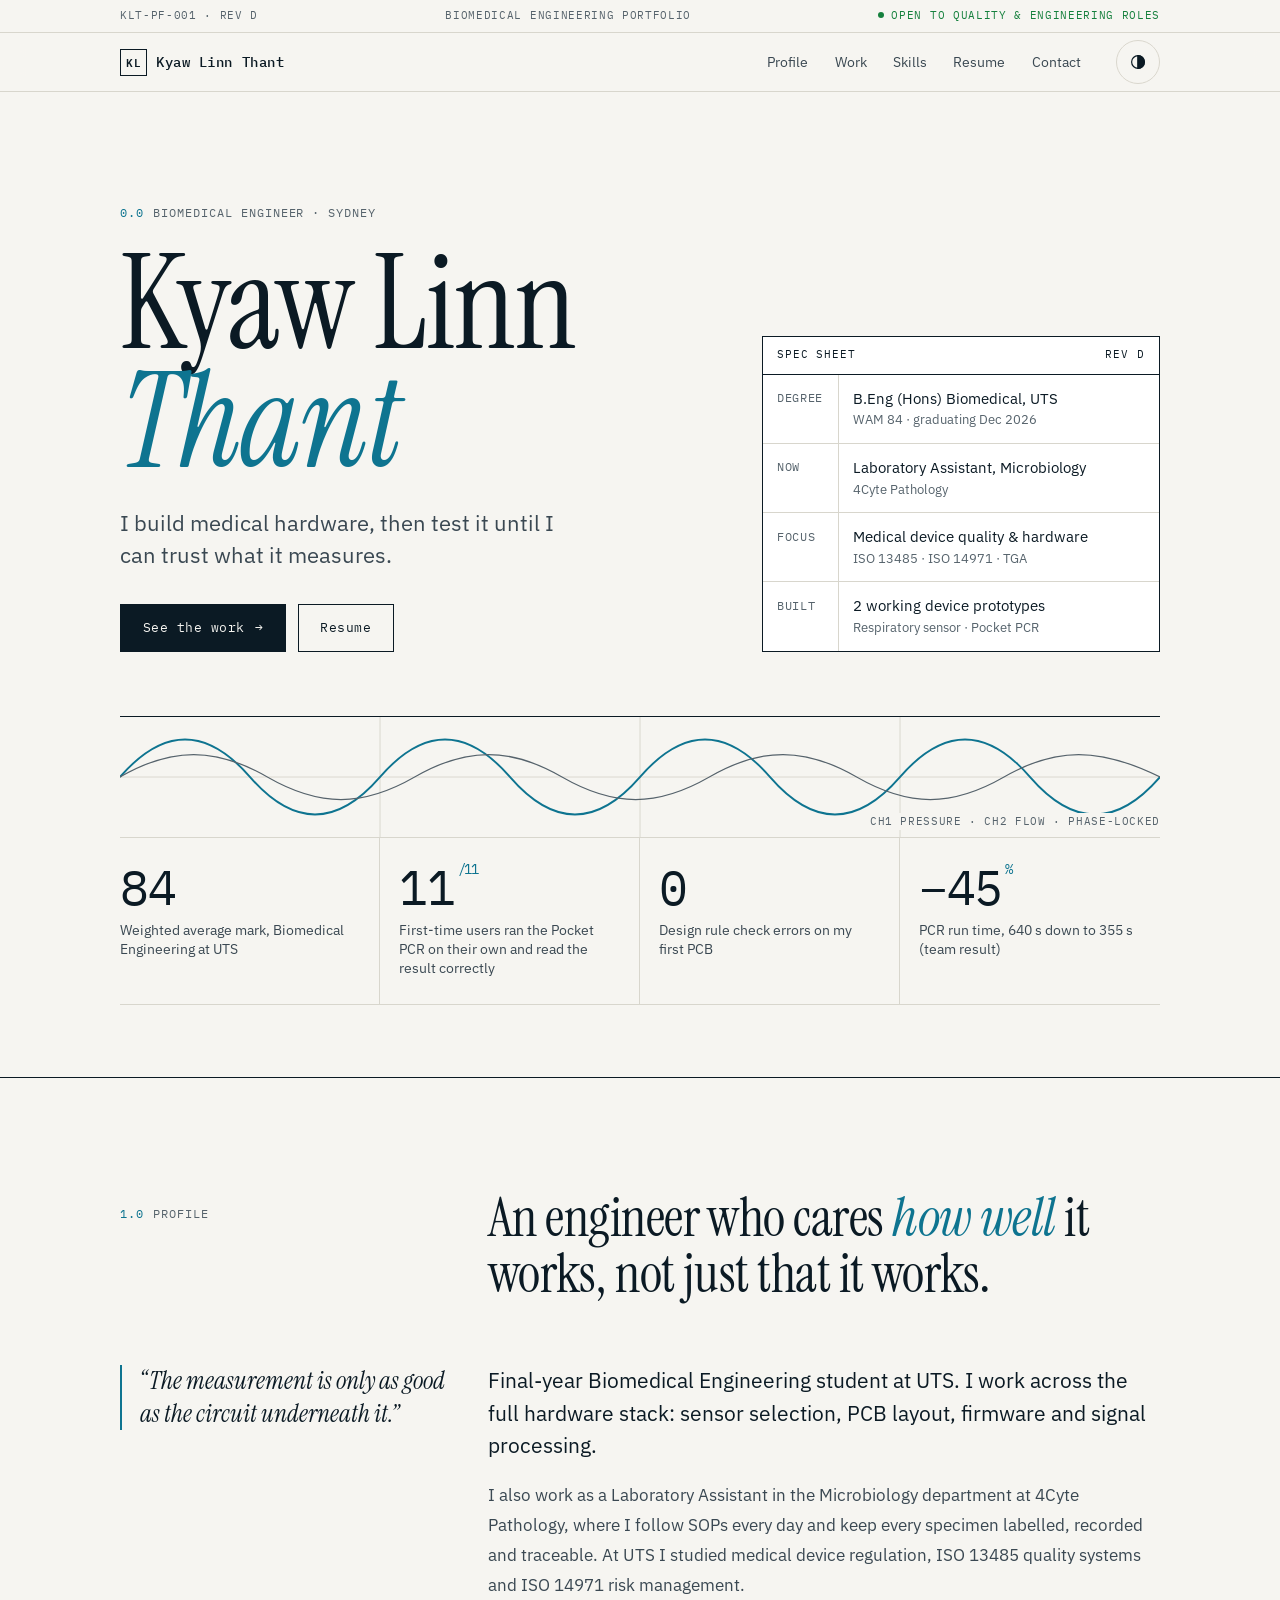
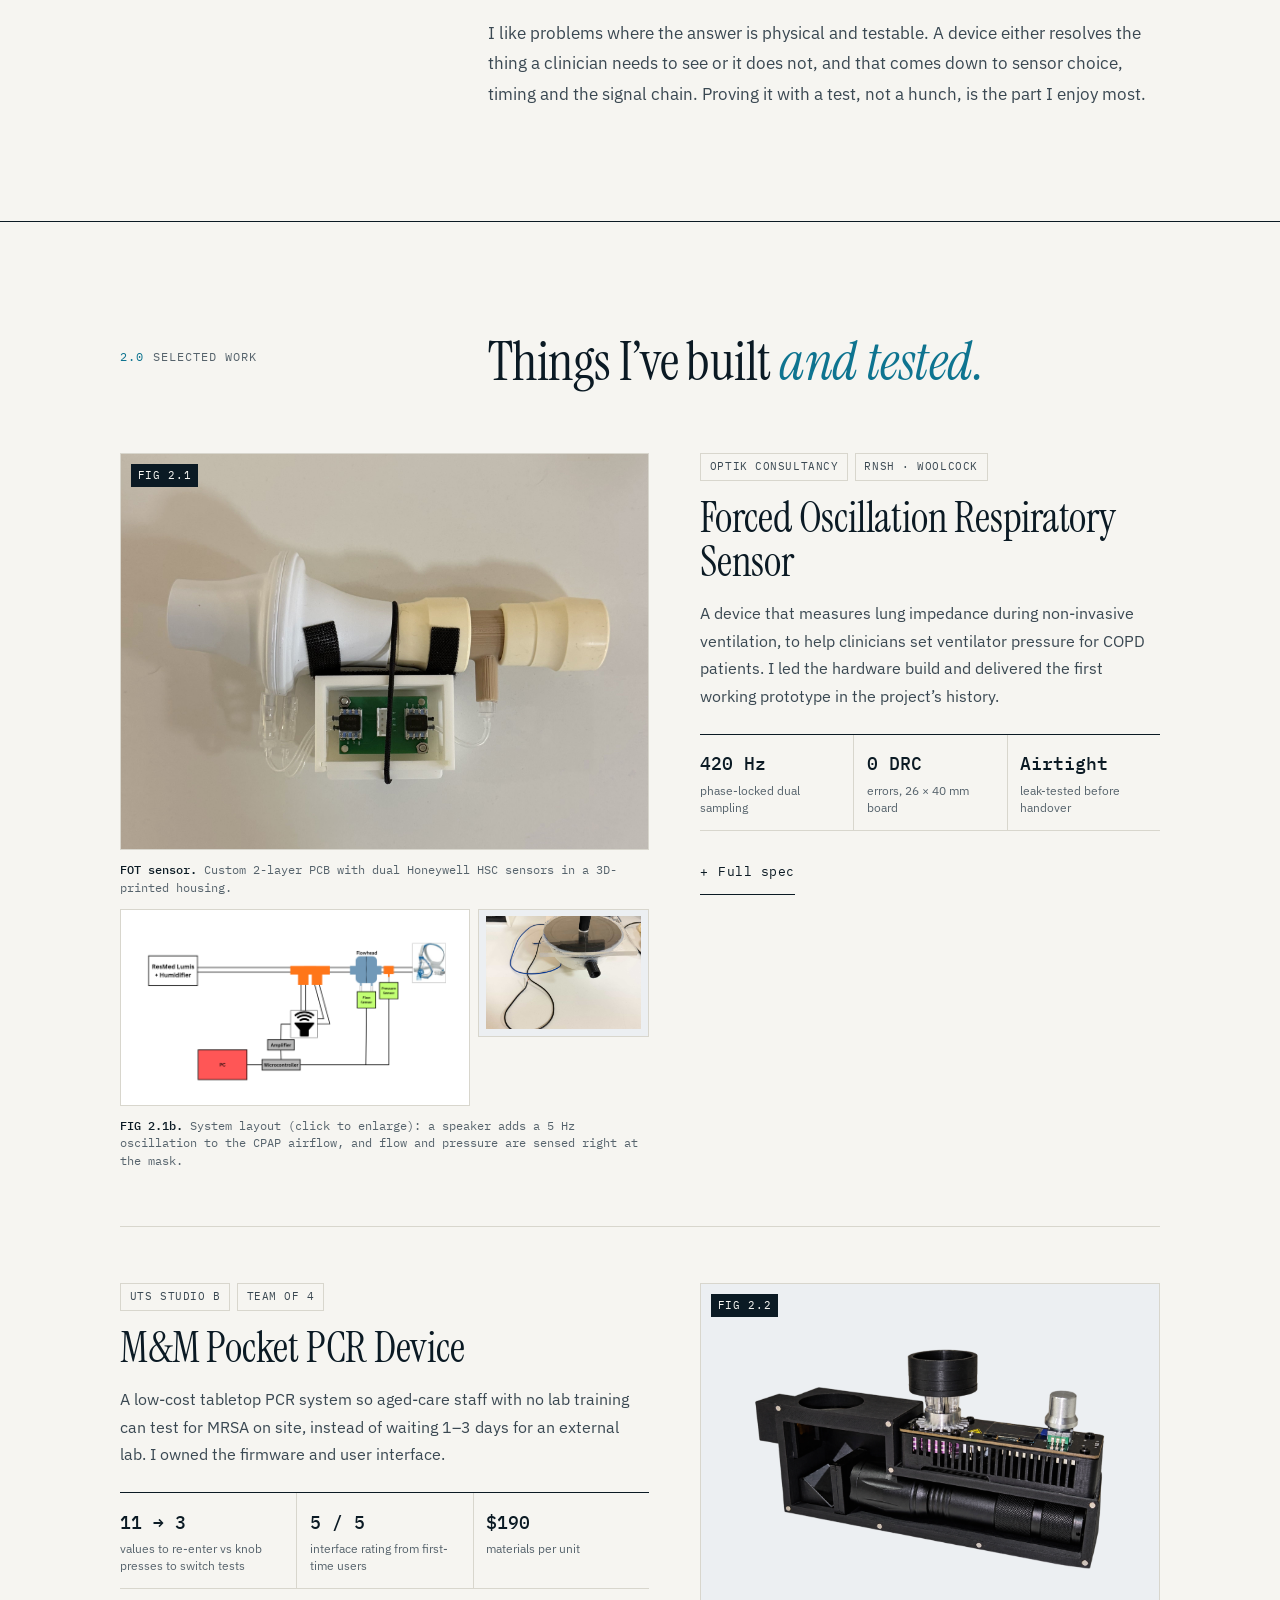
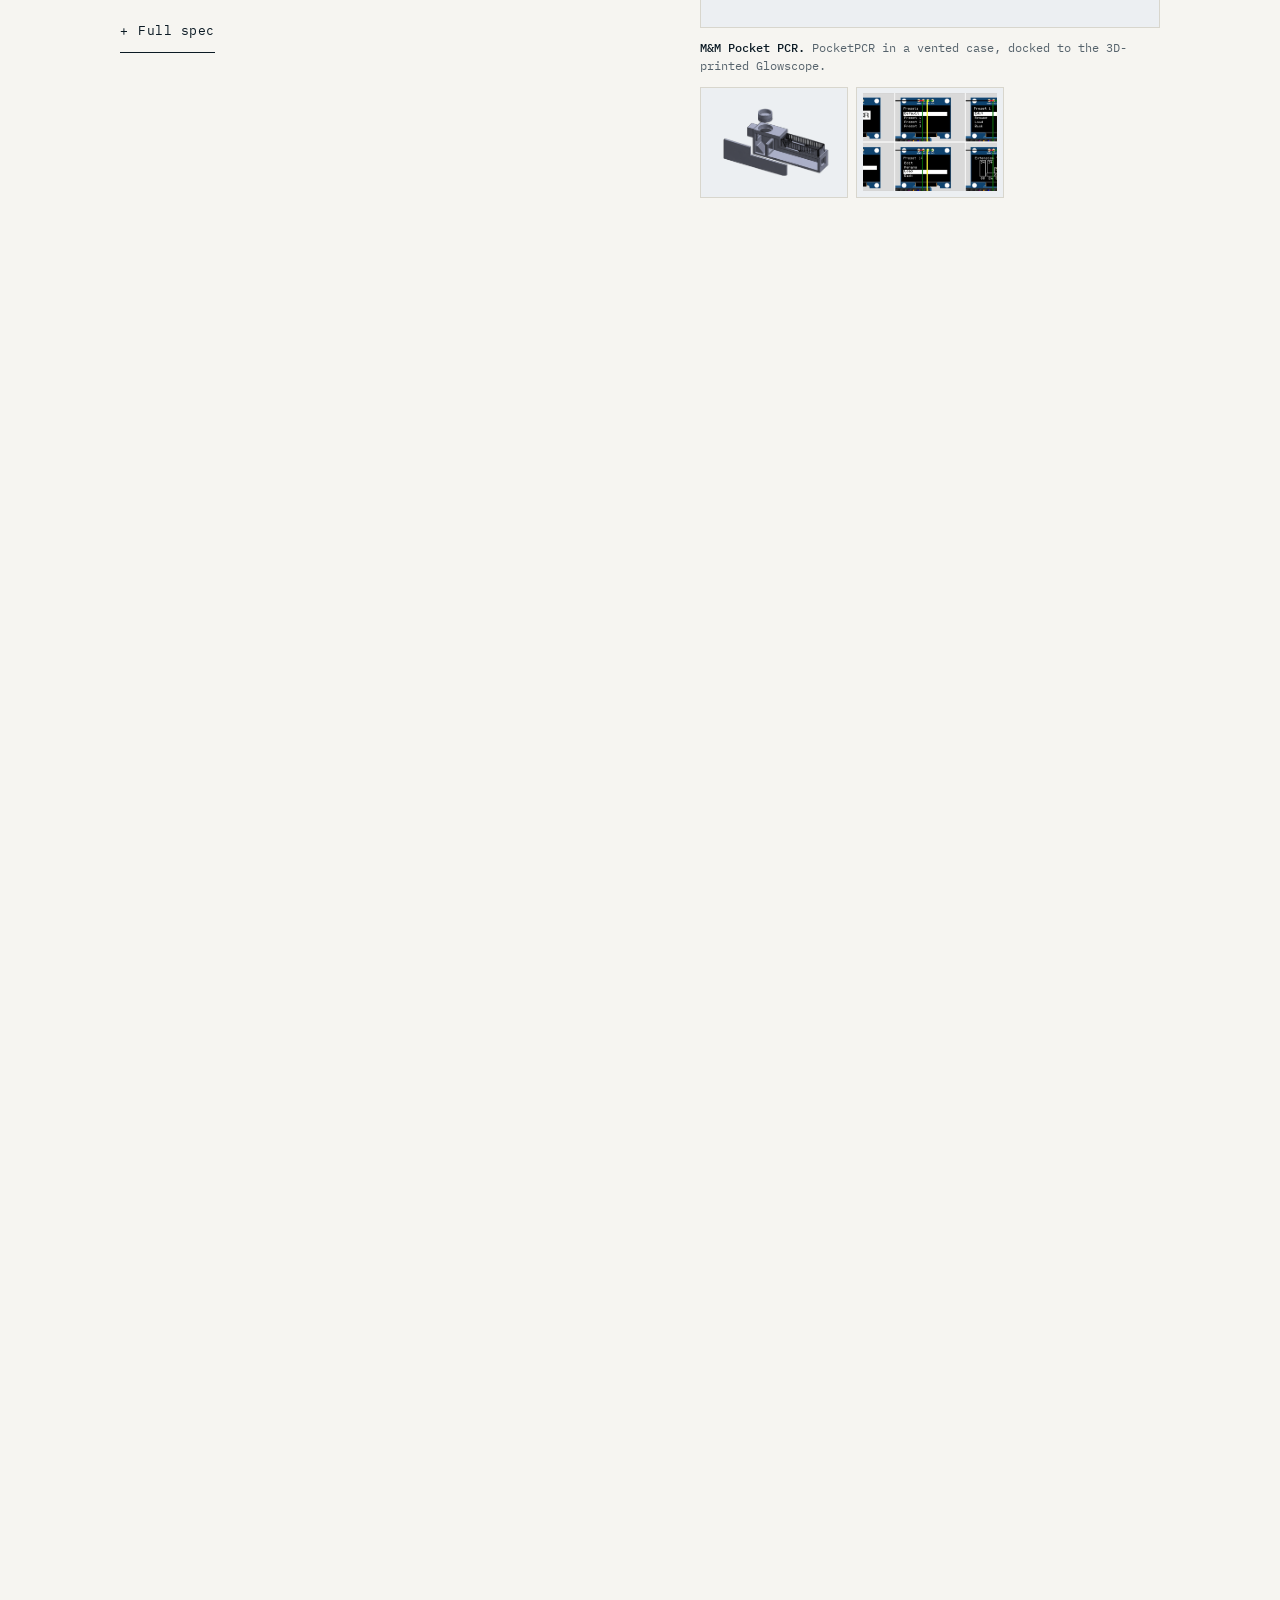
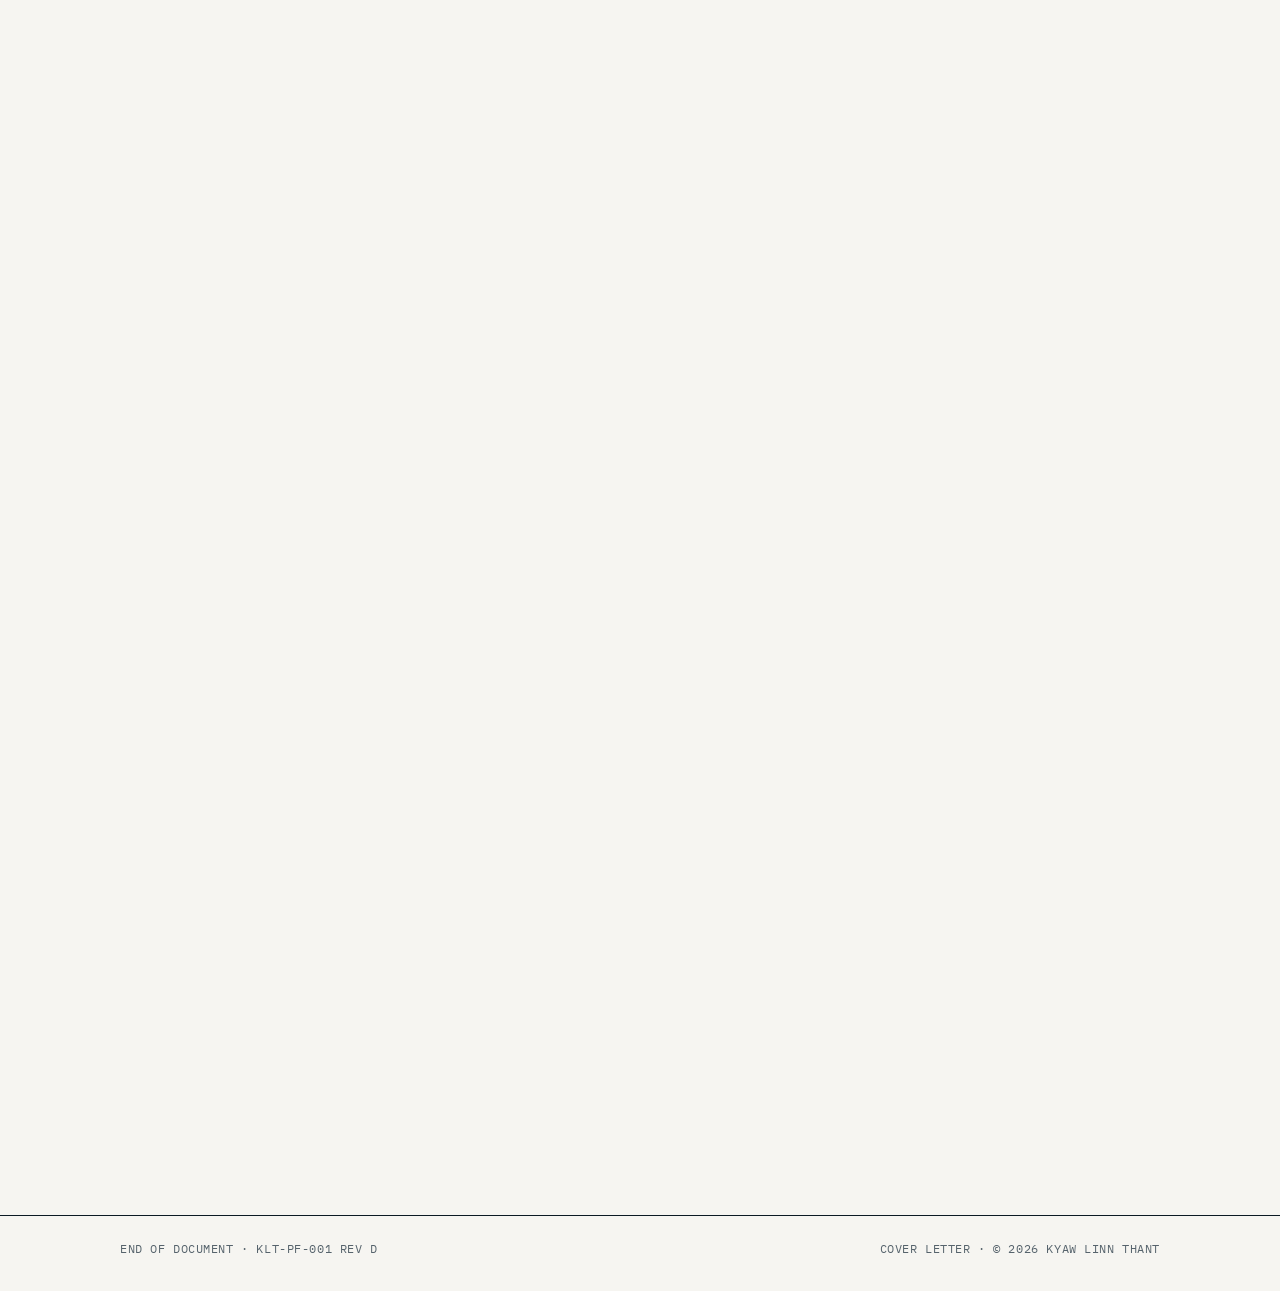
==== commit 8a94abe7: "Remove reflection page; add FOT system diagram and technical detail Co-Authored-By: Claude Opus 5.5 " ====
--- a/index.html
+++ b/index.html
@@ -32,7 +32,6 @@
       <li><a href="#work">Work</a></li>
       <li><a href="#capability">Skills</a></li>
       <li><a href="resume.html">Resume</a></li>
-      <li><a href="reflection.html">Reflection</a></li>
       <li><a href="#contact">Contact</a></li>
     </ul>
     <button class="theme-btn" type="button" aria-label="Switch light or dark theme">
@@ -120,8 +119,10 @@
         <div class="fig-frame cover"><span class="corner">FIG 2.1</span><img src="images/sensor.jpg" alt="FOT sensor PCB mounted in its 3D-printed housing" loading="lazy" width="1200" height="900"></div>
         <figcaption><b>FOT sensor.</b> Custom 2-layer PCB with dual Honeywell HSC sensors in a 3D-printed housing.</figcaption>
         <div class="thumbs">
+          <a href="images/fot-system.png" target="_blank" rel="noopener" class="fig-frame" style="background:#fff;grid-column:span 2;aspect-ratio:16/9" aria-label="Open system diagram full size"><img style="padding:2%" src="images/fot-system.png" alt="System diagram: CPAP machine, speaker T-junction, flowhead with flow sensor, pressure sensor at the mask, microcontroller and PC" loading="lazy"></a>
           <div class="fig-frame cover"><img src="images/cad.jpg" alt="Speaker and equaliser tube test set-up" loading="lazy"></div>
         </div>
+        <figcaption><b>FIG 2.1b.</b> System layout (click to enlarge): a speaker adds a 5 Hz oscillation to the CPAP airflow, and flow and pressure are sensed right at the mask.</figcaption>
       </figure>
       <div>
         <div class="project-meta"><span class="chip">Optik Consultancy</span><span class="chip">RNSH · Woolcock</span></div>
@@ -135,12 +136,16 @@
         <details class="spec">
           <summary><span class="plus" aria-hidden="true">+</span> Full spec</summary>
           <div class="spec-rows">
-            <div class="spec-row"><span class="spec-key">My role</span><span class="spec-val">Team lead · PCB design · firmware · SolidWorks CAD · sensor selection · Flask dashboard</span></div>
-            <div class="spec-row"><span class="spec-key">Sensors</span><span class="spec-val">Dual Honeywell HSC: airway pressure (±10 inH₂O) and flow (±2 inH₂O), analog</span></div>
-            <div class="spec-row"><span class="spec-key">PCB</span><span class="spec-val">2-layer FR-4, 26 × 40 mm · JST-XH connector · 0 DRC errors · made by JLCPCB</span></div>
-            <div class="spec-row"><span class="spec-key">Firmware</span><span class="spec-val">Arduino Uno R4 · hardware-timer ISR · phase-locked DAC + dual ADC at 420 Hz</span></div>
-            <div class="spec-row"><span class="spec-key">Key call</span><span class="spec-val">Rejected an on-board I²C ADC because sequential reads would corrupt the phase measurement. Simultaneous analog sampling keeps both channels in step.</span></div>
+            <div class="spec-row"><span class="spec-key">Problem</span><span class="spec-val">No commercial system measures lung mechanics during non-invasive ventilation, so clinicians set CPAP pressure without live data.</span></div>
+            <div class="spec-row"><span class="spec-key">How it works</span><span class="spec-val">A speaker adds a gentle 5 Hz oscillation to the airflow from a ResMed Lumis 150 CPAP machine. Pressure and flow are measured at the mask, and impedance (Z = P/Q) gives the lungs’ resistance and reactance.</span></div>
+            <div class="spec-row"><span class="spec-key">My role</span><span class="spec-val">Sensor sub-team in a seven-person team: sensor selection, PCB design, analog front end, firmware, SolidWorks parts, Flask dashboard, final sealing and leak testing</span></div>
+            <div class="spec-row"><span class="spec-key">Sensors</span><span class="spec-val">Dual Honeywell HSC analog sensors: airway pressure (±10 inH₂O) and differential pressure across a pneumotach for flow (±2 inH₂O)</span></div>
+            <div class="spec-row"><span class="spec-key">Trade-offs</span><span class="spec-val">Rejected the Sensirion SDP3x (thermal sensor, too fragile in humid breath) and the I²C options, Amphenol DLVR and digital HSC (sequential reads skew the phase). Left out RC filters because unmatched phase lag would distort the reactance reading.</span></div>
+            <div class="spec-row"><span class="spec-key">Firmware</span><span class="spec-val">Arduino Uno R4. A 70-point sine table makes the 5 Hz tone, and sampling at 420 Hz gives exactly one table cycle per oscillation, so every sample stays phase-locked to the signal.</span></div>
+            <div class="spec-row"><span class="spec-key">PCB</span><span class="spec-val">2-layer FR-4, 26 × 40 mm · JST-XH connectors · 0 DRC errors · made by JLCPCB, after a breadboard-first prototype</span></div>
             <div class="spec-row"><span class="spec-key">Quality</span><span class="spec-val">Sealed and leak-tested the full pneumatic path, and documented test results and limits for handover.</span></div>
+            <div class="spec-row"><span class="spec-key">Status</span><span class="spec-val">Working proof of concept, not a clinical device. Calibration against a 3 L syringe and a reference load is the next step.</span></div>
+            <div class="spec-row"><span class="spec-key">Lessons</span><span class="spec-val">Freeze the interfaces between sub-teams early and treat them as controlled documents. Write the system test plan alongside the design, not at the end.</span></div>
           </div>
         </details>
       </div>
